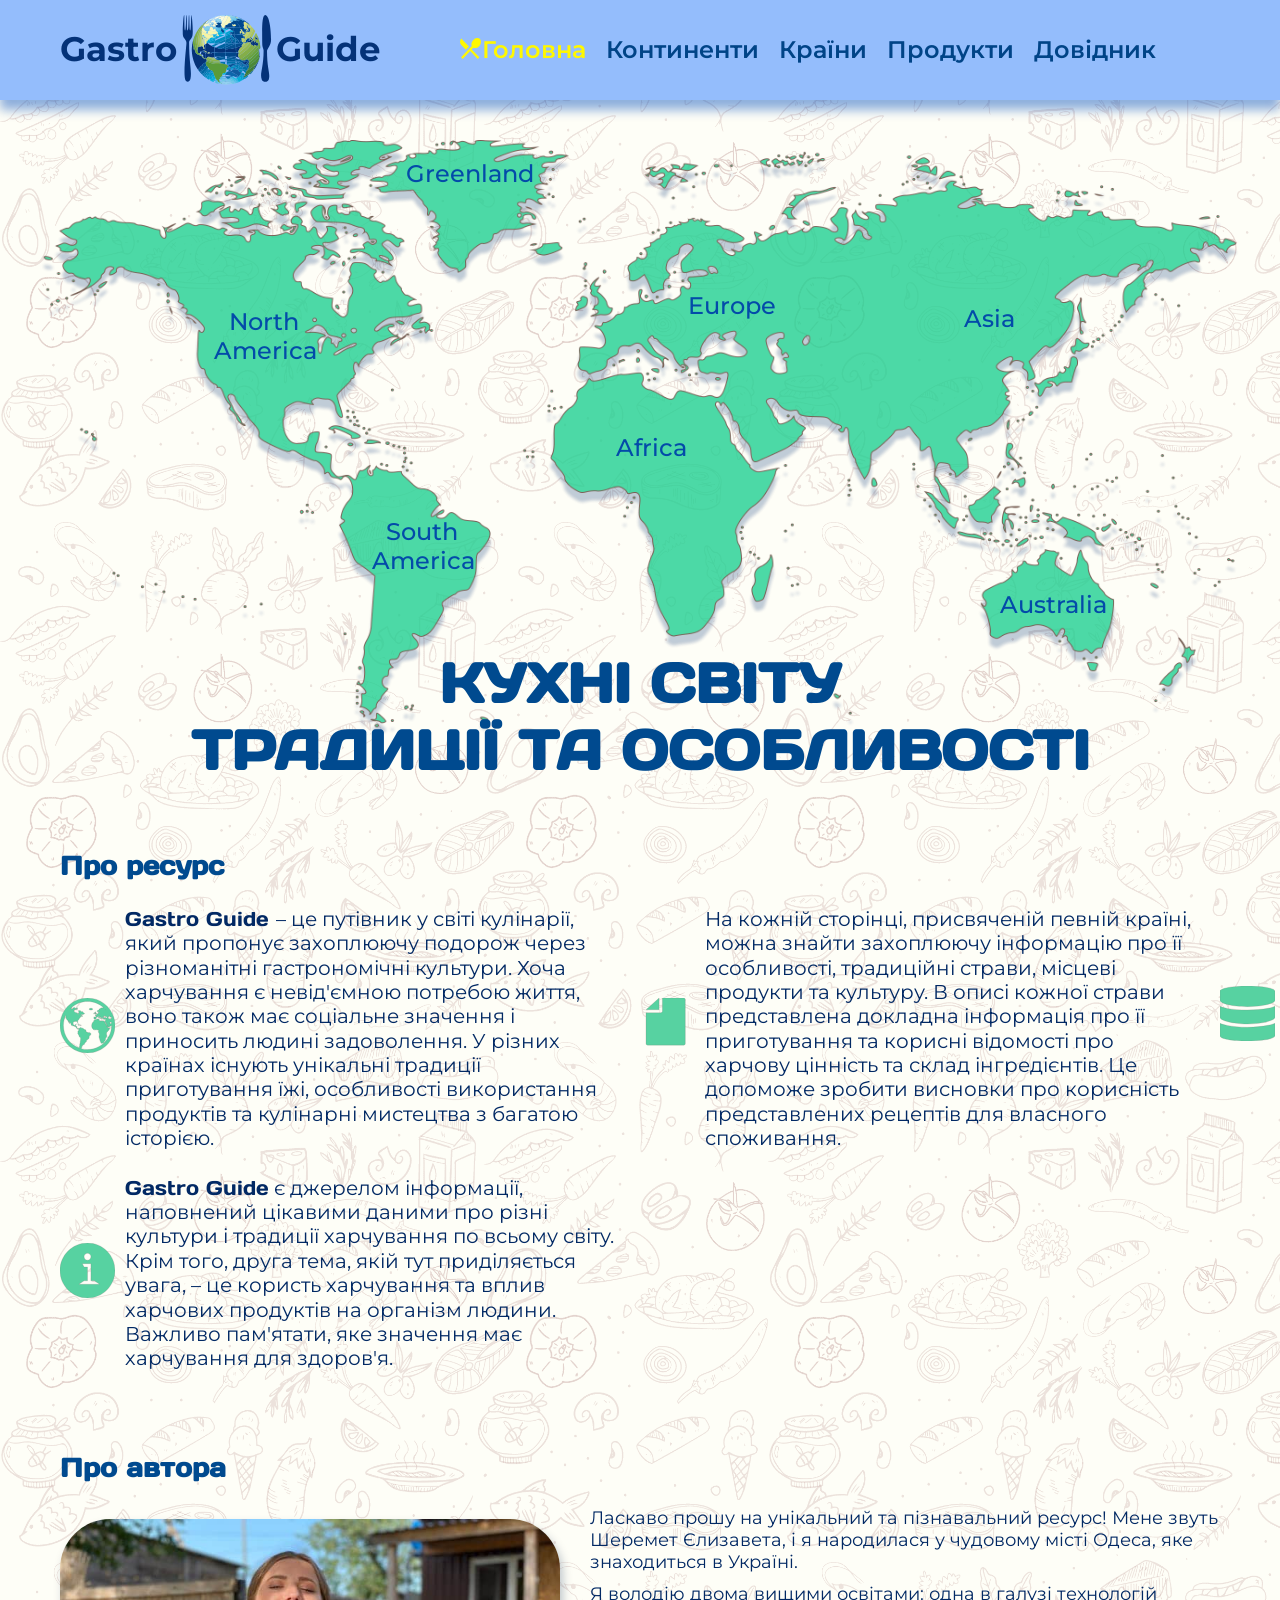
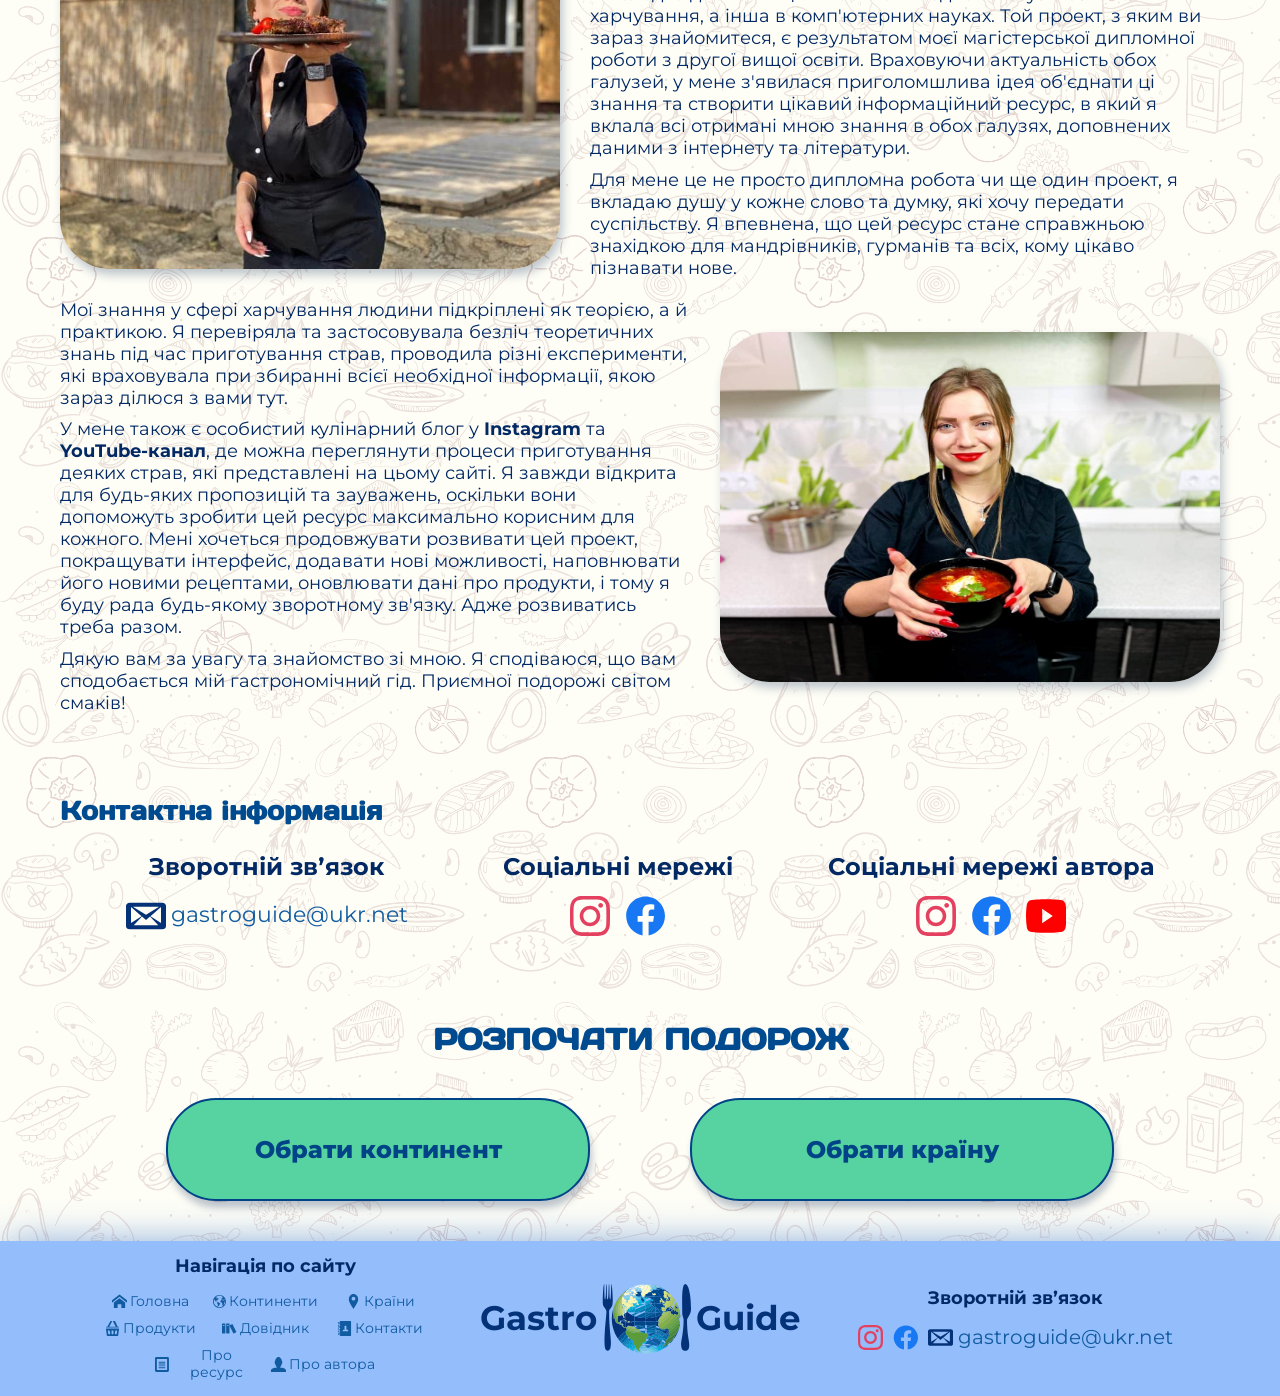
==== index.html @ 04798db6 "sa countries" ====
<!doctype html><html lang="uk"><head><meta charset="UTF-8"><meta http-equiv="X-UA-Compatible" content="IE=edge"><meta name="viewport" content="width=device-width,initial-scale=1"><link rel="preconnect" href="https://fonts.googleapis.com"><link rel="preconnect" href="https://fonts.gstatic.com" crossorigin><link href="https://fonts.googleapis.com/css2?family=Montserrat:wght@400;500;600;700;800;900&display=swap" rel="stylesheet"><link rel="icon" href="assets/favicon.png" type="image/png"><link rel="icon" href="assets/favicon.svg" type="image/svg"><title>Гастрономічний гід головна сторінка</title><script defer="defer" src="index.68e06a62637b8a1f1484.js"></script><link href="main.932022d90a944de6115b.css" rel="stylesheet"></head><body><header class="header"><div class="bg__container"><div class="container header__container"><nav class="header__nav"><a class="header__nav--link-logo" href="index.html"><span>Gastro</span> <svg class="header__nav--link-logo-icon"><use href="assets/symbol-defs.svg#icon-logo"></use></svg> <span>Guide</span></a><ul class="nav__list"><li class="nav__list--item"><a href="./index.html" class="nav__list--link current">Головна</a></li><li class="nav__list--item"><a href="./pages/continents.html" class="nav__list--link">Континенти</a></li><li class="nav__list--item"><a href="./pages/countries.html" class="nav__list--link">Країни</a></li><li class="nav__list--item"><a href="./pages/products.html" class="nav__list--link">Продукти</a></li><li class="nav__list--item"><a href="./pages/manual.html" class="nav__list--link">Довідник</a></li></ul><button class="header__nav--button-menu js-open-btn"><svg class="header__nav--button-menu-icon"><use href="assets/symbol-defs.svg#icon-mobile-menu"></use></svg></button></nav></div></div><div class="mobile-menu js-mobile-menu"><div class="container mobile-menu__container"><button class="mobile-menu__btn-close js-close-btn"><svg class="mobile-menu__btn-close--icon"><use href="assets/symbol-defs.svg#icon-cancel"></use></svg></button><div><ul class="mobile-menu__nav--list"><li class="mobile-menu__nav--list-item"><a href="./index.html" class="mobile-menu__nav--list-link current">Головна</a></li><li class="mobile-menu__nav--list-item"><a href="./pages/continents.html" class="mobile-menu__nav--list-link">Континенти</a></li><li class="mobile-menu__nav--list-item"><a href="./pages/countries.html" class="mobile-menu__nav--list-link">Країни</a></li><li class="mobile-menu__nav--list-item"><a href="./pages/products.html" class="mobile-menu__nav--list-link">Продукти</a></li><li class="mobile-menu__nav--list-item"><a href="./pages/manual.html" class="mobile-menu__nav--list-link">Довідник</a></li></ul><ul class="mobile-menu__nav--list"><li class="mobile-menu__nav--list-item"><a href="./index.html#recource" class="mobile-menu__nav--list-link js-link">Про ресурс</a></li><li class="mobile-menu__nav--list-item"><a href="./index.html#author" class="mobile-menu__nav--list-link js-link">Про атвора</a></li><li class="mobile-menu__nav--list-item"><a href="./index.html#contacts" class="mobile-menu__nav--list-link js-link">Контакти</a></li></ul><h3 class="mobile-menu--contacts-title">Зворотній звʼязок</h3><ul class="mobile-menu__contacts--list"><li class="mobile-menu__contacts--item-mail"><svg class="mobile-menu__contacts--icon"><use href="assets/symbol-defs.svg#icon-mail"></use></svg> <a class="mobile-menu__contacts--link-mail" href="mailto:gastroguide@ukr.net">gastroguide@ukr.net</a></li><div class="mobile-menu__contacts--container"><li class="mobile-menu__contacts--item"><a class="mobile-menu__contacts--link-social" href="https://instagram.com/_gastroguide?igshid=NTc4MTIwNjQ2YQ=="><svg class="mobile-menu__contacts--icon-social mobile-menu__contacts--icon"><use href="assets/symbol-defs.svg#icon-insta"></use></svg></a></li><li class="mobile-menu__contacts--item"><a class="mobile-menu__contacts--link-social" href="#"><svg class="mobile-menu__contacts--icon-social mobile-menu__contacts--icon"><use href="assets/symbol-defs.svg#icon-fb"></use></svg></a></li></div></ul></div></div></div></header><main><section class="section hero"><div class="container hero__container"><a class="hero__link hero__link--greenland" href="./pages/continents/north-america.html">Greenland</a> <a class="hero__link hero__link--na" href="./pages/continents/north-america.html">North<br>America</a> <a class="hero__link hero__link--sa" href="./pages/continents/south-america.html">South<br>America</a> <a class="hero__link hero__link--africa" href="./pages/continents/africa.html">Africa</a> <a class="hero__link hero__link--europe" href="./pages/continents/europe.html">Europe</a> <a class="hero__link hero__link--asia" href="./pages/continents/asia.html">Asia</a> <a class="hero__link hero__link--au" href="./pages/continents/australia.html">Australia</a><h1 class="hero__title">КУХНІ СВІТУ<br>ТРАДИЦІЇ ТА ОСОБЛИВОСТІ</h1></div></section><section class="section about" id="recource"><div class="container about__container"><h2 class="about__title section__title">Про ресурс</h2><ul class="about__list"><li class="about__list--item"><div><svg class="about__list--icon"><use href="assets/symbol-defs.svg#icon-planet"></use></svg></div><p class="about__list--text"><span class="about__list--text-bold">Gastro Guide </span>– це путівник у світі кулінарії, який пропонує захоплюючу подорож через різноманітні гастрономічні культури. Хоча харчування є невід'ємною потребою життя, воно також має соціальне значення і приносить людині задоволення. У різних країнах існують унікальні традиції приготування їжі, особливості використання продуктів та кулінарні мистецтва з багатою історією.</p></li><li class="about__list--item"><div><svg class="about__list--icon"><use href="assets/symbol-defs.svg#icon-info"></use></svg></div><p class="about__list--text"><span class="about__list--text-bold">Gastro Guide</span> є джерелом інформації, наповнений цікавими даними про різні культури і традиції харчування по всьому світу. Крім того, друга тема, якій тут приділяється увага, – це користь харчування та вплив харчових продуктів на організм людини. Важливо пам'ятати, яке значення має харчування для здоров'я.</p></li><li class="about__list--item"><div><svg class="about__list--icon"><use href="assets/symbol-defs.svg#icon-pages"></use></svg></div><p class="about__list--text">На кожній сторінці, присвяченій певній країні, можна знайти захоплюючу інформацію про її особливості, традиційні страви, місцеві продукти та культуру. В описі кожної страви представлена докладна інформація про її приготування та корисні відомості про харчову цінність та склад інгредієнтів. Це допоможе зробити висновки про корисність представлених рецептів для власного споживання.</p></li><li class="about__list--item"><div><svg class="about__list--icon"><use href="assets/symbol-defs.svg#icon-data"></use></svg></div><p class="about__list--text">Додатково, на решті сторінок гастрономічного гіда представлена цінна інформація про макро- і мікроелементи, що містяться в продуктах, а також доступний повний хімічний склад деяких з найпопулярніших продуктів харчування. Важливо, що ці дані регулярно оновлюватимуться і доповнюватимуть у майбутньому.</p></li></ul></div></section><section class="section author"><div class="container author__container"><h2 class="section__title" id="author">Про автора</h2><ul class="author__list"><li class="authot__list-item"><p class="author__text">Ласкаво прошу на унікальний та пізнавальний ресурс! Мене звуть Шеремет Єлизавета, і я народилася у чудовому місті Одеса, яке знаходиться в Україні. <span class="author__text--paragraph">Я володію двома вищими освітами: одна в галузі технологій харчування, а інша в комп'ютерних науках. Той проект, з яким ви зараз знайомитеся, є результатом моєї магістерської дипломної роботи з другої вищої освіти. Враховуючи актуальність обох галузей, у мене з'явилася приголомшлива ідея об'єднати ці знання та створити цікавий інформаційний ресурс, в який я вклала всі отримані мною знання в обох галузях, доповнених даними з інтернету та літератури.</span> <span class="author__text--paragraph">Для мене це не просто дипломна робота чи ще один проект, я вкладаю душу у кожне слово та думку, які хочу передати суспільству. Я впевнена, що цей ресурс стане справжньою знахідкою для мандрівників, гурманів та всіх, кому цікаво пізнавати нове.</span></p><picture><source srcset="assets/author1-tablet.jpg" type="image/jpeg" media="(min-width:768px)"/><source srcset="assets/author1.jpg" type="image/jpeg" media="(max-width:767px)"/><img src="assets/author1.jpg" alt="Шеремет Єлизавета - автор сайту гастро гід" class="author__image"></picture></li><li class="authot__list-item"><p class="author__text">Мої знання у сфері харчування людини підкріплені як теорією, а й практикою. Я перевіряла та застосовувала безліч теоретичних знань під час приготування страв, проводила різні експерименти, які враховувала при збиранні всієї необхідної інформації, якою зараз ділюся з вами тут. <span class="author__text--paragraph">У мене також є особистий кулінарний блог у <a class="author__text--social-link" href="https://instagram.com/liza_gotovit?igshid=NTc4MTIwNjQ2YQ==" target="_blank">Instagram</a> та <a class="author__text--social-link" href="https://www.youtube.com/@user-oq6eh1kn3u" target="_blank">YouTube-канал</a>, де можна переглянути процеси приготування деяких страв, які представлені на цьому сайті. Я завжди відкрита для будь-яких пропозицій та зауважень, оскільки вони допоможуть зробити цей ресурс максимально корисним для кожного. Мені хочеться продовжувати розвивати цей проект, покращувати інтерфейс, додавати нові можливості, наповнювати його новими рецептами, оновлювати дані про продукти, і тому я буду рада будь-якому зворотному зв'язку. Адже розвиватись треба разом.</span> <span class="author__text--paragraph">Дякую вам за увагу та знайомство зі мною. Я сподіваюся, що вам сподобається мій гастрономічний гід. Приємної подорожі світом смаків!</span></p><picture><source srcset="assets/author2-tablet.jpg" type="image/jpeg" media="(min-width:768px)"/><source srcset="assets/author2.jpg" type="image/jpeg" media="(max-width:767px)"/><img src="assets/author2.jpg" alt="Авторка сайту Gastro Guide - Єлизавета Шеремет" class="author__image"></picture></li></ul></div></section><section class="section contacts" id="contacts"><div class="container contacts__container"><h2 class="section__title">Контактна інформація</h2><ul class="contacts__list"><li class="contacts__list--item"><ul class="contacts-social__list"><li class="contacts-social__item"><h3 class="contacts-social__title">Соціальні мережі</h3><ul class="social-links__list"><li class="social-links__item"><a href="https://instagram.com/_gastroguide?igshid=NTc4MTIwNjQ2YQ==" class="social-links__link" target="_blank"><svg class="social-links__link--icon"><use href="assets/symbol-defs.svg#icon-insta"></use></svg></a></li><li class="social-links__item"><a href="" class="social-links__link" target="_blank"><svg class="social-links__link--icon"><use href="assets/symbol-defs.svg#icon-fb"></use></svg></a></li></ul></li><li class="contacts-social__item"><h3 class="contacts-social__title">Соціальні мережі автора</h3><ul class="social-links__list"><li class="social-links__item"><a href="https://instagram.com/liza_gotovit?igshid=NTc4MTIwNjQ2YQ==" class="social-links__link" target="_blank"><svg class="social-links__link--icon"><use href="assets/symbol-defs.svg#icon-insta"></use></svg></a></li><li class="social-links__item"><a href="https://www.facebook.com/elizabethsheremet" class="social-links__link" target="_blank"><svg class="social-links__link--icon"><use href="assets/symbol-defs.svg#icon-fb"></use></svg></a></li><li class="social-links__item"><a href="https://www.youtube.com/@user-oq6eh1kn3u" class="social-links__link" target="_blank"><svg class="social-links__link--icon"><use href="assets/symbol-defs.svg#icon-youtube"></use></svg></a></li></ul></li></ul></li><li class="contacts__list--item"><h3 class="contacts__title--mail">Зворотній звʼязок</h3><a class="contacts__link--mail" href="mailto:gastroguide@ukr.net"><svg class="contacts__link--mail-icon"><use href="assets/symbol-defs.svg#icon-mail"></use></svg> gastroguide@ukr.net</a></li></ul></div></section><section class="section travel"><div class="container travel__container"><h2 class="section__title travel__title">Розпочати подорож</h2><ul class="travel__list"><li class="travel__item"><a href="./pages/continents.html" class="travel__link">Обрати континент</a></li><li class="travel__item"><a href="./pages/countries.html" class="travel__link">Обрати країну</a></li></ul></div></section></main><footer class="footer"><div class="bg__container"><div class="container footer__container"><div class="footer__nav--container"><h3 class="section__title footer__title">Навігація по сайту</h3><ul class="footer__nav--list"><li class="footer__nav--item"><a href="./index.html" class="footer__nav--link"><svg class="footer__nav--link-icon"><use href="assets/symbol-defs.svg#icon-home"></use></svg>Головна</a></li><li class="footer__nav--item"><a href="./pages/continents.html" class="footer__nav--link"><svg class="footer__nav--link-icon"><use href="assets/symbol-defs.svg#icon-continents"></use></svg>Континенти</a></li><li class="footer__nav--item"><a href="./pages/countries.html" class="footer__nav--link"><svg class="footer__nav--link-icon"><use href="assets/symbol-defs.svg#icon-country"></use></svg>Країни</a></li><li class="footer__nav--item"><a href="./pages/products.html" class="footer__nav--link"><svg class="footer__nav--link-icon"><use href="assets/symbol-defs.svg#icon-products"></use></svg>Продукти</a></li><li class="footer__nav--item"><a href="./pages/manual.html" class="footer__nav--link"><svg class="footer__nav--link-icon"><use href="assets/symbol-defs.svg#icon-manual"></use></svg>Довідник</a></li><li class="footer__nav--item"><a href="./index.html#contacts" class="footer__nav--link"><svg class="footer__nav--link-icon"><use href="assets/symbol-defs.svg#icon-contacts"></use></svg>Контакти</a></li><li class="footer__nav--item"><a href="./index.html#recource" class="footer__nav--link"><svg class="footer__nav--link-icon"><use href="assets/symbol-defs.svg#icon-about"></use></svg>Про ресурс</a></li><li class="footer__nav--item"><a href="./index.html#author" class="footer__nav--link"><svg class="footer__nav--link-icon"><use href="assets/symbol-defs.svg#icon-author"></use></svg>Про автора</a></li></ul></div><div class="footer__contscts--style-box"><div class="footer__contacts--container"><h3 class="section__title footer__title">Зворотній звʼязок</h3><ul class="footer__contacts--list"><li><a href="https://instagram.com/_gastroguide?igshid=NTc4MTIwNjQ2YQ==" class="footer__contacts--link"><svg class="footer__contacts--link-icon" target="_blank"><use href="assets/symbol-defs.svg#icon-insta"></use></svg></a></li><li><a href="" class="footer__contacts--link"><svg class="footer__contacts--link-icon" target="_blank"><use href="assets/symbol-defs.svg#icon-fb"></use></svg></a></li><li><a href="mailto:gastroguide@ukr.net" class="footer__contacts--link" target="_blank"><svg class="footer__contacts--link-icon"><use href="assets/symbol-defs.svg#icon-mail"></use></svg>gastroguide@ukr.net</a></li></ul></div><a class="header__nav--link-logo footer__logo" href="index.html"><span>Gastro</span> <svg class="header__nav--link-logo-icon"><use href="assets/symbol-defs.svg#icon-logo"></use></svg> <span>Guide</span></a></div></div></div></footer></body></html>
---- main.932022d90a944de6115b.css ----
/*! normalize.css v8.0.1 | MIT License | github.com/necolas/normalize.css */

/* Document
   ========================================================================== */

/**
 * 1. Correct the line height in all browsers.
 * 2. Prevent adjustments of font size after orientation changes in iOS.
 */

html {
  line-height: 1.15; /* 1 */
  -webkit-text-size-adjust: 100%; /* 2 */
}

/* Sections
   ========================================================================== */

/**
 * Remove the margin in all browsers.
 */

body {
  margin: 0;
}

/**
 * Render the `main` element consistently in IE.
 */

main {
  display: block;
}

/**
 * Correct the font size and margin on `h1` elements within `section` and
 * `article` contexts in Chrome, Firefox, and Safari.
 */

h1 {
  font-size: 2em;
  margin: 0.67em 0;
}

/* Grouping content
   ========================================================================== */

/**
 * 1. Add the correct box sizing in Firefox.
 * 2. Show the overflow in Edge and IE.
 */

hr {
  box-sizing: content-box; /* 1 */
  height: 0; /* 1 */
  overflow: visible; /* 2 */
}

/**
 * 1. Correct the inheritance and scaling of font size in all browsers.
 * 2. Correct the odd `em` font sizing in all browsers.
 */

pre {
  font-family: monospace, monospace; /* 1 */
  font-size: 1em; /* 2 */
}

/* Text-level semantics
   ========================================================================== */

/**
 * Remove the gray background on active links in IE 10.
 */

a {
  background-color: transparent;
}

/**
 * 1. Remove the bottom border in Chrome 57-
 * 2. Add the correct text decoration in Chrome, Edge, IE, Opera, and Safari.
 */

abbr[title] {
  border-bottom: none; /* 1 */
  text-decoration: underline; /* 2 */
  text-decoration: underline dotted; /* 2 */
}

/**
 * Add the correct font weight in Chrome, Edge, and Safari.
 */

b,
strong {
  font-weight: bolder;
}

/**
 * 1. Correct the inheritance and scaling of font size in all browsers.
 * 2. Correct the odd `em` font sizing in all browsers.
 */

code,
kbd,
samp {
  font-family: monospace, monospace; /* 1 */
  font-size: 1em; /* 2 */
}

/**
 * Add the correct font size in all browsers.
 */

small {
  font-size: 80%;
}

/**
 * Prevent `sub` and `sup` elements from affecting the line height in
 * all browsers.
 */

sub,
sup {
  font-size: 75%;
  line-height: 0;
  position: relative;
  vertical-align: baseline;
}

sub {
  bottom: -0.25em;
}

sup {
  top: -0.5em;
}

/* Embedded content
   ========================================================================== */

/**
 * Remove the border on images inside links in IE 10.
 */

img {
  border-style: none;
}

/* Forms
   ========================================================================== */

/**
 * 1. Change the font styles in all browsers.
 * 2. Remove the margin in Firefox and Safari.
 */

button,
input,
optgroup,
select,
textarea {
  font-family: inherit; /* 1 */
  font-size: 100%; /* 1 */
  line-height: 1.15; /* 1 */
  margin: 0; /* 2 */
}

/**
 * Show the overflow in IE.
 * 1. Show the overflow in Edge.
 */

button,
input { /* 1 */
  overflow: visible;
}

/**
 * Remove the inheritance of text transform in Edge, Firefox, and IE.
 * 1. Remove the inheritance of text transform in Firefox.
 */

button,
select { /* 1 */
  text-transform: none;
}

/**
 * Correct the inability to style clickable types in iOS and Safari.
 */

button,
[type="button"],
[type="reset"],
[type="submit"] {
  -webkit-appearance: button;
}

/**
 * Remove the inner border and padding in Firefox.
 */

button::-moz-focus-inner,
[type="button"]::-moz-focus-inner,
[type="reset"]::-moz-focus-inner,
[type="submit"]::-moz-focus-inner {
  border-style: none;
  padding: 0;
}

/**
 * Restore the focus styles unset by the previous rule.
 */

button:-moz-focusring,
[type="button"]:-moz-focusring,
[type="reset"]:-moz-focusring,
[type="submit"]:-moz-focusring {
  outline: 1px dotted ButtonText;
}

/**
 * Correct the padding in Firefox.
 */

fieldset {
  padding: 0.35em 0.75em 0.625em;
}

/**
 * 1. Correct the text wrapping in Edge and IE.
 * 2. Correct the color inheritance from `fieldset` elements in IE.
 * 3. Remove the padding so developers are not caught out when they zero out
 *    `fieldset` elements in all browsers.
 */

legend {
  box-sizing: border-box; /* 1 */
  color: inherit; /* 2 */
  display: table; /* 1 */
  max-width: 100%; /* 1 */
  padding: 0; /* 3 */
  white-space: normal; /* 1 */
}

/**
 * Add the correct vertical alignment in Chrome, Firefox, and Opera.
 */

progress {
  vertical-align: baseline;
}

/**
 * Remove the default vertical scrollbar in IE 10+.
 */

textarea {
  overflow: auto;
}

/**
 * 1. Add the correct box sizing in IE 10.
 * 2. Remove the padding in IE 10.
 */

[type="checkbox"],
[type="radio"] {
  box-sizing: border-box; /* 1 */
  padding: 0; /* 2 */
}

/**
 * Correct the cursor style of increment and decrement buttons in Chrome.
 */

[type="number"]::-webkit-inner-spin-button,
[type="number"]::-webkit-outer-spin-button {
  height: auto;
}

/**
 * 1. Correct the odd appearance in Chrome and Safari.
 * 2. Correct the outline style in Safari.
 */

[type="search"] {
  -webkit-appearance: textfield; /* 1 */
  outline-offset: -2px; /* 2 */
}

/**
 * Remove the inner padding in Chrome and Safari on macOS.
 */

[type="search"]::-webkit-search-decoration {
  -webkit-appearance: none;
}

/**
 * 1. Correct the inability to style clickable types in iOS and Safari.
 * 2. Change font properties to `inherit` in Safari.
 */

::-webkit-file-upload-button {
  -webkit-appearance: button; /* 1 */
  font: inherit; /* 2 */
}

/* Interactive
   ========================================================================== */

/*
 * Add the correct display in Edge, IE 10+, and Firefox.
 */

details {
  display: block;
}

/*
 * Add the correct display in all browsers.
 */

summary {
  display: list-item;
}

/* Misc
   ========================================================================== */

/**
 * Add the correct display in IE 10+.
 */

template {
  display: none;
}

/**
 * Add the correct display in IE 10.
 */

[hidden] {
  display: none;
}

:root{--color-primary-text: #022964;--color-links-header: #004487;--color-home-title: #004A8F;--color-primary-titles: #043278;--color-titles-section: #004A8F;--color-hover-text: #FFF801;--color-hover-current-link: #F03C03;--color-icons-buttons-home: #57D2A1;--color-text-footer-mail: #115BA0;--color-icons: rgba(4, 50, 120, 1);--color-world-map: rgba(31, 208, 146, 0.80);--color-hero-links: #034ba9;--color-shadow: rgba(3, 33, 77, 0.25);--color-bg-countries: rgba(3, 33, 77, 0.5);--color-border-btn: #00A7F6;--color-background-btn: rgba(0, 167, 246, 0.85);--background-color-primary: rgba(245, 242, 142, 0.07);--background-color-header-footer: rgba(18, 110, 249, 0.45);--background-color-mob-menu: rgba(18, 111, 250, 0.25);--box-shadow-color-header-footer: rgba(6, 78, 187, 0.45);--font-family-primary: "Montserrat", sans-serif;--font-family-titles: "DaysOne", sans-serif}body{font-family:"Montserrat", sans-serif;font-family:var(--font-family-primary);color:#022964;color:var(--color-primary-text);font-size:16px;font-weight:400;line-height:1.22;background-image:url(assets/food-fon.png);background-color:rgba(245, 242, 142, 0.07);background-color:var(--background-color-primary);background-size:375px 290px}a{-webkit-text-decoration:none;text-decoration:none}button{border:0;background-color:rgba(0,0,0,0);padding:0;margin:0}ul{margin:0;padding:0;list-style:none}h1,h2,h3,h4,h5,h6,p{margin:0}img{display:block}.section__title{font-family:"DaysOne", sans-serif;font-family:var(--font-family-titles);font-size:18px;color:#004A8F;color:var(--color-titles-section);margin-bottom:15px}.section{width:100%;margin:0 auto;padding:20px 0px}.container{padding:0px 10px;margin:0 auto}@media screen and (min-width: 480px){body{background-size:480px 370px}.section{width:480px}}@media screen and (min-width: 768px){body{background-size:768px 520px;font-size:17px}.section__title{font-size:24px;margin-bottom:20px}.section{width:768px;padding:30px 0px}.container{width:738px;padding:0px 15px}}@media screen and (min-width: 1000px){.section{width:1000px;padding:35px 0px}.section__title{font-size:26px;margin-bottom:25px}.container{width:960px;padding:0px 20px}}@media screen and (min-width: 1200px){body{font-size:20px}.section{width:1200px;padding:40px 0px}.container{width:1160px}}@media screen and (min-width: 1440px){body{font-size:22px}.section{width:1440px;padding:50px 0px}.section__title{font-size:30px;margin-bottom:30px}.container{width:1390px;padding:0px 25px}}@font-face{font-family:"DaysOne";src:url(fonts/DaysOne-Regular.woff)}@font-face{font-family:"Montserrat";src:url(fonts/Montserrat-Regular.ttf),url(fonts/Montserrat-Bold.ttf),url(fonts/Montserrat-SemiBold.ttf),url(fonts/Montserrat-Medium.ttf),url(fonts/Montserrat-ExtraBold.ttf),url(fonts/Montserrat-Black.ttf)}.header{background-color:#fff;width:100%;box-shadow:0px 10px 10px 0px rgba(6, 78, 187, 0.45);box-shadow:0px 10px 10px 0px var(--box-shadow-color-header-footer)}.nav__list{display:none}.bg__container{width:100%;padding:15px 0px;background-color:rgba(18, 110, 249, 0.45);background-color:var(--background-color-header-footer)}.header__nav{display:flex;justify-content:space-between;align-items:center}.header__nav--link-logo{display:flex;align-items:center;width:230px;color:#043278;color:var(--color-primary-titles);font-size:24px;font-weight:700}.header__nav--link-logo-icon{width:75px;height:50px}.header__nav--button-menu{width:55px;height:45px}.header__nav--button-menu-icon{width:55px;height:45px}.mobile-menu__container{display:flex;flex-direction:row-reverse;justify-content:space-between;align-items:flex-start;max-width:768px;height:100%;padding-left:20px;padding-right:20px;background-color:rgba(18, 111, 250, 0.25);background-color:var(--background-color-mob-menu)}.mobile-menu__btn-close{width:40px;height:25px;margin-top:15px;color:rgba(4, 50, 120, 1);color:var(--color-icons)}.mobile-menu__btn-close:hover,.mobile-menu__btn-close:focus{color:#FFF801;color:var(--color-hover-text);transition:color 250ms cubic-bezier(0.4, 0, 0.2, 1)}.mobile-menu__btn-close--icon{width:45px;height:25px;fill:currentColor}.mobile-menu__nav--list{display:flex;flex-direction:column;gap:12px;margin-top:50px;font-size:22px;font-weight:600}.mobile-menu__nav--list-link{color:#004487;color:var(--color-links-header)}.mobile-menu__nav--list-link:hover,.mobile-menu__nav--list-link:focus{color:#FFF801;color:var(--color-hover-text)}.mobile-menu--contacts-title{margin-top:50px;margin-bottom:15px;color:#043278;color:var(--color-primary-titles)}.mobile-menu__contacts--list{display:flex;flex-direction:column;gap:10px;align-items:flex-start}.mobile-menu__contacts--icon{height:30px;width:30px}.mobile-menu__contacts--container{display:flex;justify-content:center;align-items:center;gap:15px}.mobile-menu__contacts--item-mail{display:flex;justify-content:center;align-items:center;gap:5px}.mobile-menu__contacts--link-mail{color:#115BA0;color:var(--color-text-footer-mail)}.mobile-menu__contacts--link-social{display:block;width:30px;height:30px;display:flex;justify-content:center;align-items:center}.mobile-menu__nav--list-item{position:relative}.mobile-menu{overflow-y:scroll;position:fixed;top:0;left:0;z-index:100;width:100%;height:100%;background-color:#fff;opacity:0;visibility:hidden;pointer-events:none;transition:opacity 250ms cubic-bezier(0.4, 0, 0.2, 1), visibility 250ms cubic-bezier(0.4, 0, 0.2, 1)}.mobile-menu.is-open{opacity:1;visibility:visible;pointer-events:auto}@media screen and (min-width: 768px){.header__nav--link-logo{width:280px;font-size:32px}.header__nav--link-logo-icon{width:95px;height:60px}.header__nav--button-menu{width:80px;height:60px}.header__nav--button-menu-icon{width:80px;height:60px}}@media screen and (min-width: 1000px){.mobile-menu{display:none}.header__nav--button-menu{display:none}.header__nav{justify-content:start;gap:60px}.nav__list{display:flex;justify-content:center;align-items:center;gap:15px;font-size:20px;font-weight:600}.nav__list--link{color:#004487;color:var(--color-links-header);display:flex;justify-content:center;align-items:center}.nav__list--link:hover,.nav__list--link:focus{color:#FFF801;color:var(--color-hover-text);transition:color 250ms cubic-bezier(0.4, 0, 0.2, 1)}.nav__list--item{position:relative}}@media screen and (min-width: 1200px){.header__nav{gap:80px}.nav__list{gap:20px;font-size:24px}.header__nav--link-logo{width:320px;font-size:34px}.header__nav--link-logo-icon{width:105px;height:70px}}@media screen and (min-width: 1440px){.header__nav{gap:90px}.nav__list{gap:25px;font-size:28px}.header__nav--link-logo{width:360px;font-size:36px}.header__nav--link-logo-icon{width:135px;height:85px}}.hero__container{position:relative;height:250px;padding-top:0;background-image:url(assets/map-mob.png);background-repeat:no-repeat;background-size:100% 230px}.hero__title{font-family:"DaysOne", sans-serif;font-family:var(--font-family-titles);font-size:22px;text-align:center;text-transform:uppercase;color:#004A8F;color:var(--color-home-title);padding-top:200px}.hero__link{position:absolute;top:0;left:0;display:block;text-align:center;max-width:50px;font-size:8px;font-weight:500;color:#034ba9;color:var(--color-hero-links)}.hero__link:hover,.hero__link:focus{color:#FFF801;color:var(--color-hover-text);transition:color 250ms cubic-bezier(0.4, 0, 0.2, 1)}.hero__link--greenland{top:3.3%;left:29.5%}.hero__link--na{top:24%;left:14%}.hero__link--sa{top:54.3%;left:27.1%}.hero__link--africa{top:42.5%;left:48%}.hero__link--europe{top:21%;left:55%}.hero__link--asia{top:23%;left:78%}.hero__link--au{top:65.7%;left:78.2%}@media screen and (min-width: 410px){.hero__link{font-size:10px}}@media screen and (min-width: 768px){.hero__container{height:415px;background-image:url(assets/world-map-tablet.png);background-size:100% 390px}.hero__title{font-size:38px;padding-top:330px}.hero__link{font-size:16px;max-width:70px}.hero__link--greenland{top:3.4%;left:30%}.hero__link--na{top:25%;left:14%}.hero__link--sa{top:58%;left:27.7%}.hero__link--africa{top:44.2%;left:48%}.hero__link--europe{top:22.1%;left:55.5%}.hero__link--asia{top:26%;left:77%}.hero__link--au{top:68.8%;left:79.3%}}@media screen and (min-width: 1000px){.hero__container{height:560px;background-size:100% 530px}.hero__title{font-size:50px;padding-top:450px}.hero__link{font-size:22px;max-width:90px}.hero__link--greenland{top:3%}.hero__link--na{top:25.3%}.hero__link--sa{top:58.3%;left:27.2%}.hero__link--africa{top:46%}.hero__link--europe{top:22%;left:55%}.hero__link--asia{top:26%}.hero__link--au{top:69.5%}}@media screen and (min-width: 1200px){.hero__container{height:630px;background-image:url(assets/world-map-desktop.png);background-size:100% 600px}.hero__title{font-size:55px;padding-top:510px}.hero__link{font-size:24px;max-width:100px}.hero__link--greenland{top:3%;left:30.5%}.hero__link--na{top:26.5%;left:14.5%}.hero__link--sa{top:59.8%;left:27.7%}.hero__link--africa{top:46.5%}.hero__link--europe{top:24%;left:54%}.hero__link--asia{top:26%}.hero__link--au{top:71.5%;left:80%}}@media screen and (min-width: 1440px){.hero__container{height:730px;background-size:100% 680px}.hero__title{font-size:72px;padding-top:570px}.hero__link{font-size:26px;max-width:110px}.hero__link--greenland{top:3%;left:31%}.hero__link--na{top:26%}.hero__link--sa{top:58.5%;left:28%}.hero__link--africa{top:45%}.hero__link--europe{top:23.5%}.hero__link--asia{top:25.5%;left:78.5%}.hero__link--au{top:69.5%;left:80%}}.hero-continets{padding:0}.hero-continents__container{position:relative;padding:0;height:290px;background-image:url(assets/hero-continents-mobile.jpg);background-repeat:no-repeat;background-size:100% 290px}.hero-continents__title{text-transform:uppercase;text-align:center;display:flex;justify-content:center;align-items:center;padding-top:115px;width:100%;height:50px;color:#FFF801;color:var(--color-hover-text);background-color:rgba(1,24,60,.15);font-size:24px}@media screen and (min-width: 768px){.hero-continents__container{width:100%;height:410px;background-image:url(assets/hero-continents-tablet.jpg);background-size:100% 410px}.hero-continents__title{height:80px;font-size:42px;padding-top:165px}}@media screen and (min-width: 1000px){.hero-continents__container{height:520px;background-size:100% 520px}.hero-continents__title{height:85px;font-size:50px;padding-top:235px}}@media screen and (min-width: 1200px){.hero-continents__container{width:100%;height:650px;background-image:url(assets/hero-continents-desktop.jpg);background-size:100% 650px}.hero-continents__title{height:100px;font-size:70px;padding-top:305px}}@media screen and (min-width: 1440px){.hero-continents__container{width:100%;height:770px;background-image:url(assets/hero-continents-desktop.jpg);background-size:100% 770px}.hero-continents__title{height:130px;font-size:85px;padding-top:360px}}.hero-sa{padding:0}.hero-sa__container{padding:0;height:290px;background-image:linear-gradient(to right, rgba(0, 21, 52, 0.3), rgba(0, 21, 52, 0.3)),url(assets/hero-sa-mob.jpg);background-repeat:no-repeat;background-size:100% 290px}.continent__title-right{padding-top:100px;color:rgba(255,247,0,.75);text-align:right;font-size:15px;margin-right:20px}.continent__title-right--uppercase{display:block;text-transform:uppercase;margin-top:10px;margin-right:23px;font-size:26px;color:#FFF801;color:var(--color-hover-text)}.features__text{margin-top:15px}.features__locations--list{display:flex;flex-direction:column;gap:15px;margin-top:15px}.features__location--image{width:100%;margin-top:10px}.features__locations--item{position:relative}.features__locations--text{padding-left:26px}.features__locations--text::after{content:"";position:absolute;top:3px;left:0;width:20px;height:40px;background-size:cover;background-image:url(assets/chilie-icon.svg)}@media screen and (min-width: 768px){.hero-sa__container{width:100%;height:450px;background-image:linear-gradient(to right, rgba(0, 21, 52, 0.3), rgba(0, 21, 52, 0.3)),url(assets/hero-sa-tablet.jpg);background-size:100% 450px}.continent__title-right{padding-top:155px;font-size:28px;margin-right:28px}.continent__title-right--uppercase{margin-top:20px;margin-right:23px;font-size:50px}.features__locations--item{display:flex;justify-content:space-between;line-height:1.1}.features__location--image{width:160px;height:171px;-o-object-fit:cover;object-fit:cover;margin-top:0}}@media screen and (min-width: 1000px){.hero-sa__container{height:570px;background-size:100% 570px}.continent__title-right{padding-top:200px;font-size:36px;margin-right:50px}.continent__title-right--uppercase{margin-top:25px;margin-right:35px;font-size:58px}.features__location--image{width:230px;height:150px}}@media screen and (min-width: 1200px){.hero-sa__container{height:750px;background-image:linear-gradient(to right, rgba(0, 21, 52, 0.3), rgba(0, 21, 52, 0.3)),url(assets/hero-sa-desktop.jpg);background-size:100% 750px}.continent__title-right{padding-top:255px;font-size:44px;margin-right:55px}.continent__title-right--uppercase{margin-top:30px;margin-right:45px;font-size:78px}.features__location--image{width:260px;height:170px}}@media screen and (min-width: 1440px){.hero-sa__container{height:770px;background-size:100% 770px}.continent__title-right{padding-top:265px;font-size:50px;margin-right:65px}.continent__title-right--uppercase{margin-top:30px;margin-right:55px;font-size:90px}}.about__list{display:flex;flex-direction:column;align-items:center;gap:15px;font-size:15px;color:#022964;color:var(--color-primary-text)}.about__list--item{display:flex;justify-content:space-between;align-items:center;gap:10px}.about__list--icon{fill:#57D2A1;fill:var(--color-icons-buttons-home);stroke-width:.15px;stroke:rgba(132,109,109,.8);width:40px;height:40px}.about__list--text-bold{font-family:"DaysOne", sans-serif;font-family:var(--font-family-titles)}@media screen and (min-width: 410px){.about__list{font-size:16px}}@media screen and (min-width: 768px){.about__list{height:470px;font-size:16px;flex-direction:column;flex-wrap:wrap;gap:20px}.about__list--item{width:355px}.about__list--icon{width:45px;height:45px}}@media screen and (min-width: 1000px){.about__list{height:460px;font-size:18px;gap:20px}.about__list--item{width:460px}.about__list--icon{width:50px;height:50px}}@media screen and (min-width: 1200px){.about__list{font-size:20px;gap:25px;height:465px}.about__list--item{width:555px}.about__list--icon{width:55px;height:55px}}@media screen and (min-width: 1440px){.about__list{font-size:22px;gap:30px}.about__list--item{width:665px}.about__list--icon{width:60px;height:60px}}.continents__list{display:flex;flex-direction:column;gap:25px}.continents__link{display:flex;justify-content:center;align-items:center}.continents__link--icon{width:270px;height:270px;filter:drop-shadow(0px 5px 5px rgba(3, 33, 77, 0.25));filter:drop-shadow(0px 5px 5px var(--color-shadow))}.continents__item{display:flex;flex-direction:column;justify-content:space-around;align-items:center;height:600px;margin-top:15px}.continents__item--title{font-weight:700}.continent__list{list-style:inside url(assets/point.svg);display:flex;align-items:center;flex-direction:column;gap:5px}.continent__item{margin-left:15px;width:100%}.continent__link--button{display:flex;justify-content:center;align-items:center;width:240px;height:47px;text-align:center;color:#FFF801;color:var(--color-hover-text);border-radius:25px;border:1px solid #00A7F6;border:1px solid var(--color-border-btn);background:rgba(0, 167, 246, 0.85);background:var(--color-background-btn);box-shadow:2px 5px 5px 0px rgba(3, 33, 77, 0.25);box-shadow:2px 5px 5px 0px var(--color-shadow);font-family:"DaysOne", sans-serif;font-family:var(--font-family-titles);font-size:18px;transition:color 250ms cubic-bezier(0.4, 0, 0.2, 1), background-color 250ms cubic-bezier(0.4, 0, 0.2, 1), border-color 250ms cubic-bezier(0.4, 0, 0.2, 1)}.continent__link--button:hover,.continent__link--button:focus{border-color:#FFF801;border-color:var(--color-hover-text);background-color:#FFF801;background-color:var(--color-hover-text);color:#00A7F6;color:var(--color-border-btn)}@media screen and (min-width: 768px){.continents__list{flex-direction:row;flex-wrap:wrap;justify-content:center;align-items:flex-start}.continents__item{width:355px;height:620px;align-items:center}.continent__item{margin-left:0px}}@media screen and (min-width: 1000px){.continents__item{width:425px;height:600px}}@media screen and (min-width: 1200px){.continents__item{width:365px;height:720px}.continent__link--button{width:280px;height:55px;font-size:20px}}@media screen and (min-width: 1440px){.continents__item{width:425px;height:760px}}.author__list{display:flex;flex-direction:column;gap:10px}.author__text--paragraph{display:block;margin-top:10px}.author__image{display:block;width:100%;margin-top:10px;border-radius:25px;box-shadow:3px 6px 10px 0px rgba(3, 33, 77, 0.25);box-shadow:3px 6px 10px 0px var(--color-shadow)}.author__text--social-link{font-weight:700;color:#022964;color:var(--color-primary-text)}.author__text--social-link:hover,.author__text--social-link:focus{color:#F03C03;color:var(--color-hover-current-link);transition:color 250ms cubic-bezier(0.4, 0, 0.2, 1)}@media screen and (min-width: 1000px){.author__text{font-size:16px;width:530px}.author__list{gap:20px}.authot__list-item{display:flex;justify-content:space-between;align-items:center}.authot__list-item:first-child{flex-direction:row-reverse}.author__image{width:420px;height:300px;margin:0}}@media screen and (min-width: 1200px){.author__text{font-size:18px;width:630px}.author__image{width:500px;height:350px;border-radius:50px}}@media screen and (min-width: 1440px){.author__text{font-size:22px;width:800px;line-height:1.13}.author__image{width:570px;height:380px;-o-object-fit:cover;object-fit:cover}}.contacts__list{display:flex;flex-direction:column;gap:15px}.contacts__link--mail{display:flex;justify-content:center;gap:5px;align-items:center;text-align:center;font-size:16px;margin-top:5px;color:#115BA0;color:var(--color-text-footer-mail)}.contacts__link--mail-icon,.social-links__link--icon{width:30px;height:30px}.contacts-social__title,.contacts__title--mail{text-align:center;font-size:16px}.social-links__list{display:flex;justify-content:center;gap:10px;margin-top:10px}.contacts-social__list{display:flex;justify-content:space-between}@media screen and (min-width: 768px){.contacts__list{margin-top:20px;flex-direction:row-reverse;justify-content:center;gap:25px}.contacts-social__list{justify-content:start;gap:25px}.contacts-social__title,.contacts__title--mail{font-size:18px}.contacts__link--mail{margin-top:15px;font-size:16px}}@media screen and (min-width: 1000px){.contacts__list{margin-top:25px;gap:65px}.contacts-social__list{gap:65px}.contacts-social__title,.contacts__title--mail{font-size:22px}.contacts__link--mail{font-size:20px}.contacts__link--mail-icon,.social-links__link--icon{width:40px;height:40px}.social-links__list,.contacts__link--mail{margin-top:15px}.social-links__list{gap:15px}}@media screen and (min-width: 1200px){.contacts__list{margin-top:25px;gap:95px}.contacts-social__list{gap:95px}.contacts-social__title,.contacts__title--mail{font-size:24px}.contacts__link--mail{font-size:22px}}@media screen and (min-width: 1440px){.contacts__list{margin-top:35px;gap:155px}.contacts-social__list{gap:155px}.contacts-social__title,.contacts__title--mail{font-size:28px}.contacts__link--mail{font-size:24px}}.travel__list{margin-top:20px;display:flex;justify-content:center;flex-direction:column;gap:15px;align-items:center}.travel__title{text-align:center;font-size:20px;text-transform:uppercase}.travel__link{display:block;width:250px;padding:20px;border:1px solid #004487;border:1px solid var(--color-links-header);color:#004487;color:var(--color-links-header);border-radius:30px;text-align:center;font-weight:800;font-size:18px;box-shadow:2px 7px 7px 0px rgba(3, 33, 77, 0.25);box-shadow:2px 7px 7px 0px var(--color-shadow);background-color:#57D2A1;background-color:var(--color-icons-buttons-home)}.travel__link:hover,.travel__link:focus{background-color:#004487;background-color:var(--color-links-header);color:#57D2A1;color:var(--color-icons-buttons-home);transition:color 250ms cubic-bezier(0.4, 0, 0.2, 1), background-color 250ms cubic-bezier(0.4, 0, 0.2, 1)}@media screen and (min-width: 768px){.travel__list{flex-direction:row;gap:40px;margin-top:25px}}@media screen and (min-width: 1000px){.travel__list{gap:80px;margin-top:30px}.travel__link{font-size:22px;width:270px;padding:25px;border-radius:40px;border:2px solid #004487;border:2px solid var(--color-links-header)}.travel__title{font-size:24px}}@media screen and (min-width: 1200px){.travel__list{gap:100px;margin-top:40px}.travel__link{font-size:24px;width:350px;padding:35px;border-radius:50px;border:2px solid #004487;border:2px solid var(--color-links-header)}.travel__title{font-size:30px}}@media screen and (min-width: 1440px){.travel__list{gap:140px;margin-top:45px}.travel__link{font-size:30px;width:390px;padding:45px;border-radius:60px;border:2px solid #004487;border:2px solid var(--color-links-header)}.travel__title{font-size:40px}}.footer{background-color:#fff;width:100%;box-shadow:4px 0px 35px 0px rgba(6, 78, 187, 0.45);box-shadow:4px 0px 35px 0px var(--box-shadow-color-header-footer)}.footer__container{display:flex;flex-direction:column;align-items:center;gap:25px}.footer__title{font-family:"Montserrat", sans-serif;font-family:var(--font-family-primary);font-size:18px;font-weight:700;text-align:center;color:#022964;color:var(--color-primary-text)}.footer__title{margin-bottom:15px}.footer__nav--list{display:flex;justify-content:center;flex-wrap:wrap;gap:10px;align-items:center}.footer__nav--link{display:flex;justify-content:center;align-items:center;gap:3px;width:105px;color:#115BA0;color:var(--color-text-footer-mail);font-size:14px;text-align:center;transition:color 250ms cubic-bezier(0.4, 0, 0.2, 1)}.footer__nav--link:hover,.footer__nav--link:focus{color:#FFF801;color:var(--color-hover-text)}.footer__nav--link-icon{width:15px;height:15px;fill:currentColor}.footer__contacts--link-icon{width:25px;height:25px}.footer__contacts--list{display:flex;align-items:center;justify-content:center;gap:10px}.footer__contacts--link{display:flex;justify-content:center;align-items:center;gap:5px;color:#115BA0;color:var(--color-text-footer-mail)}.footer__contscts--style-box{display:flex;flex-direction:column;align-items:center;justify-content:center;gap:25px}@media screen and (min-width: 768px){.footer__container{flex-direction:row;flex-wrap:wrap;justify-content:space-evenly;gap:25px}.footer__nav--container,.footer__contacts--container{width:350px}}@media screen and (min-width: 1200px){.footer__container{gap:15px;justify-content:center}.footer__nav--container,.footer__contacts--container{width:400px;display:flex;flex-direction:column;justify-content:center;align-items:center}.footer__contscts--style-box{flex-direction:row-reverse;align-items:center;gap:15px}.footer__nav--list{width:350px}}@media screen and (min-width: 1440px){.footer__container{gap:15px}.footer__nav--container,.footer__contacts--container{width:500px;display:flex;flex-direction:column;justify-content:center;align-items:center}.footer__nav--list{width:350px}.footer__title{margin-bottom:20px}}.current{color:#FFF801;color:var(--color-hover-text);padding-left:21px}.current::after{content:"";position:absolute;top:2px;left:0;width:20px;height:20px;background-size:cover;background-image:url(assets/icon-current.svg)}.current:hover,.current:focus{color:#F03C03;color:var(--color-hover-current-link);transition:color 250ms cubic-bezier(0.4, 0, 0.2, 1)}.current:hover::after,.current:focus::after{background-image:url(assets/current-hover-icon.svg);transition:background-image 250ms cubic-bezier(0.4, 0, 0.2, 1)}@media screen and (min-width: 1000px){.current{padding-left:21px}.current::after{content:"";position:absolute;top:1px;left:0;width:20px;height:20px}}@media screen and (min-width: 1200px){.current{padding-left:22px}.current::after{content:"";position:absolute;top:3px;left:0;width:21px;height:21px}}@media screen and (min-width: 1440px){.current{padding-left:26px}.current::after{content:"";position:absolute;top:3px;left:0;width:25px;height:25px}}
.jgoJ6iu8Yp8sWch343s_{display:flex;gap:45px}.VW89aB5Eh9CA06mdrZWX{position:relative;display:block}.iyvON0wHHGsNl5GSLX3W{width:433px;height:315px;-o-object-fit:cover;object-fit:cover;border-radius:35px;box-shadow:3px 3px 5px 0px var(--color-shadow)}.effnfq73VonPQ9h2BJFR{position:absolute;bottom:0;left:0;display:flex;justify-content:center;align-items:center;height:72px;width:100%;background-color:var(--color-bg-countries);border-bottom-left-radius:35px;border-bottom-right-radius:35px;color:#fff801;font-family:var(--font-family-titles);font-size:33px;text-transform:uppercase}
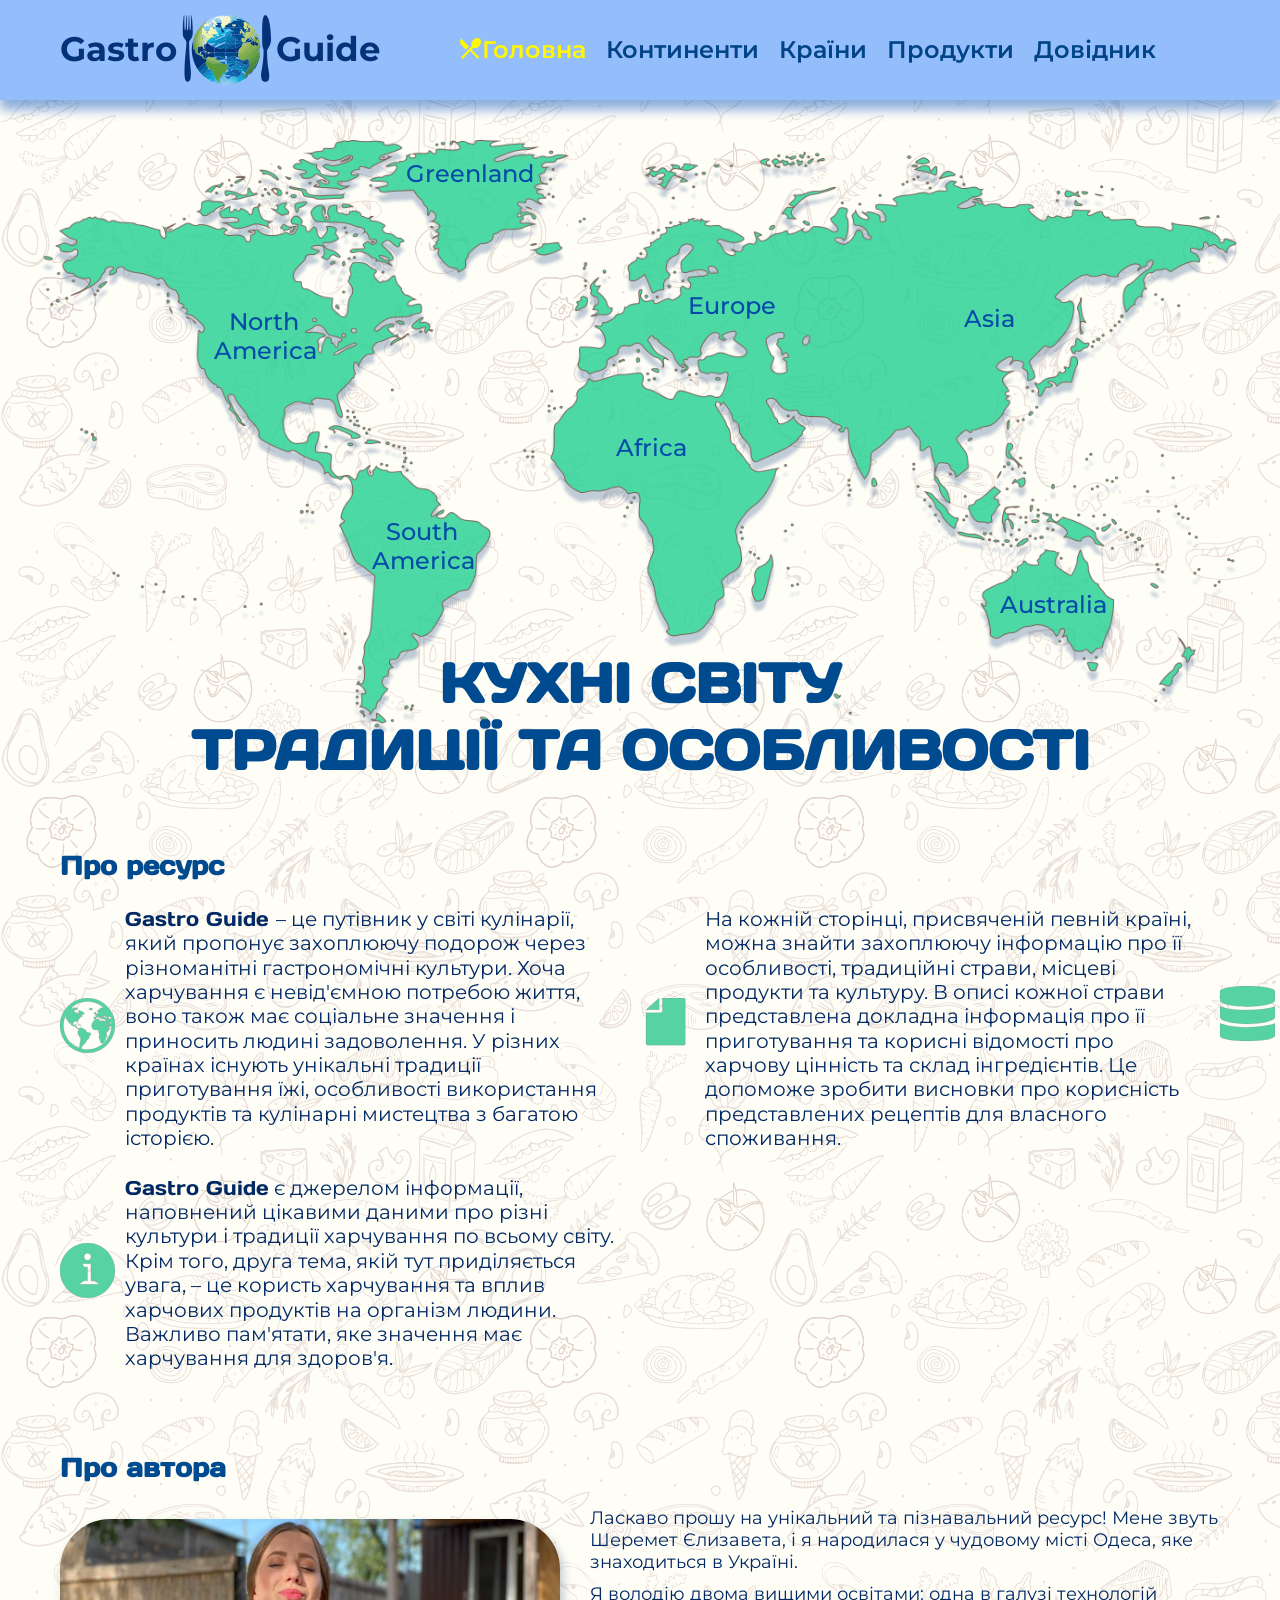
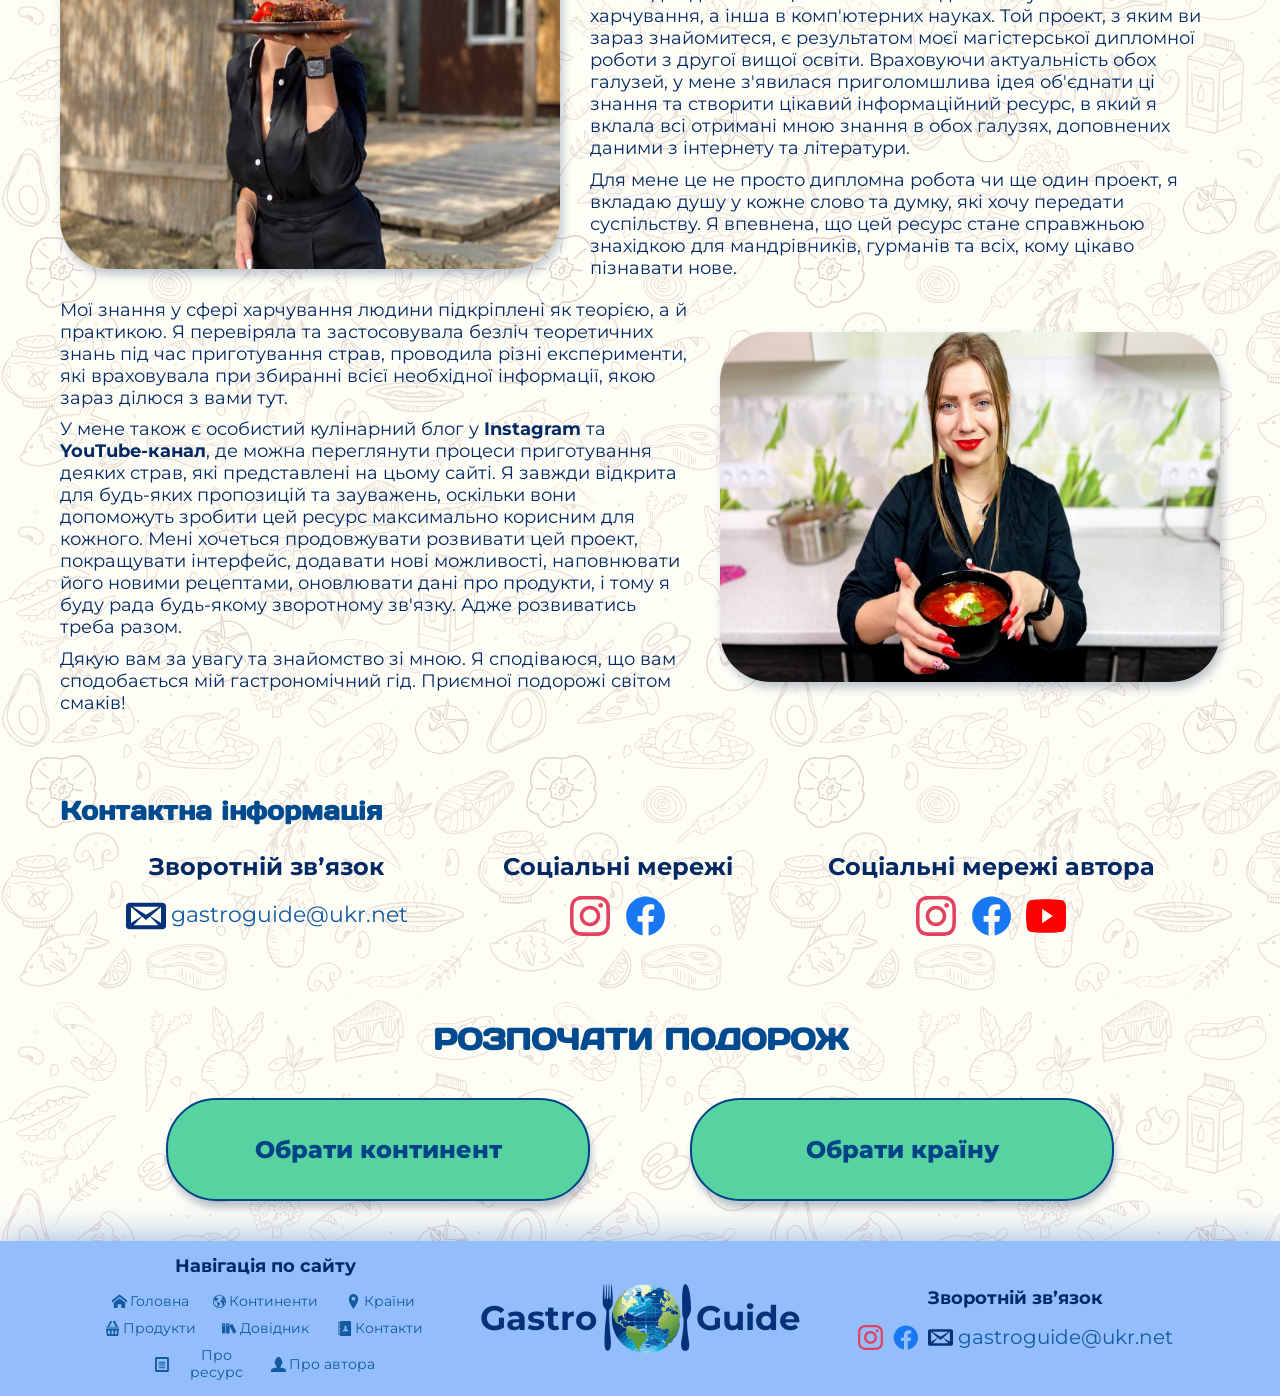
==== commit 76ea64a2: "fix" ====
--- a/index.html
+++ b/index.html
@@ -1 +1 @@
-<!doctype html><html lang="uk"><head><meta charset="UTF-8"><meta http-equiv="X-UA-Compatible" content="IE=edge"><meta name="viewport" content="width=device-width,initial-scale=1"><link rel="preconnect" href="https://fonts.googleapis.com"><link rel="preconnect" href="https://fonts.gstatic.com" crossorigin><link href="https://fonts.googleapis.com/css2?family=Montserrat:wght@400;500;600;700;800;900&display=swap" rel="stylesheet"><link rel="icon" href="assets/favicon.png" type="image/png"><link rel="icon" href="assets/favicon.svg" type="image/svg"><title>Гастрономічний гід головна сторінка</title><script defer="defer" src="index.68e06a62637b8a1f1484.js"></script><link href="main.932022d90a944de6115b.css" rel="stylesheet"></head><body><header class="header"><div class="bg__container"><div class="container header__container"><nav class="header__nav"><a class="header__nav--link-logo" href="index.html"><span>Gastro</span> <svg class="header__nav--link-logo-icon"><use href="assets/symbol-defs.svg#icon-logo"></use></svg> <span>Guide</span></a><ul class="nav__list"><li class="nav__list--item"><a href="./index.html" class="nav__list--link current">Головна</a></li><li class="nav__list--item"><a href="./pages/continents.html" class="nav__list--link">Континенти</a></li><li class="nav__list--item"><a href="./pages/countries.html" class="nav__list--link">Країни</a></li><li class="nav__list--item"><a href="./pages/products.html" class="nav__list--link">Продукти</a></li><li class="nav__list--item"><a href="./pages/manual.html" class="nav__list--link">Довідник</a></li></ul><button class="header__nav--button-menu js-open-btn"><svg class="header__nav--button-menu-icon"><use href="assets/symbol-defs.svg#icon-mobile-menu"></use></svg></button></nav></div></div><div class="mobile-menu js-mobile-menu"><div class="container mobile-menu__container"><button class="mobile-menu__btn-close js-close-btn"><svg class="mobile-menu__btn-close--icon"><use href="assets/symbol-defs.svg#icon-cancel"></use></svg></button><div><ul class="mobile-menu__nav--list"><li class="mobile-menu__nav--list-item"><a href="./index.html" class="mobile-menu__nav--list-link current">Головна</a></li><li class="mobile-menu__nav--list-item"><a href="./pages/continents.html" class="mobile-menu__nav--list-link">Континенти</a></li><li class="mobile-menu__nav--list-item"><a href="./pages/countries.html" class="mobile-menu__nav--list-link">Країни</a></li><li class="mobile-menu__nav--list-item"><a href="./pages/products.html" class="mobile-menu__nav--list-link">Продукти</a></li><li class="mobile-menu__nav--list-item"><a href="./pages/manual.html" class="mobile-menu__nav--list-link">Довідник</a></li></ul><ul class="mobile-menu__nav--list"><li class="mobile-menu__nav--list-item"><a href="./index.html#recource" class="mobile-menu__nav--list-link js-link">Про ресурс</a></li><li class="mobile-menu__nav--list-item"><a href="./index.html#author" class="mobile-menu__nav--list-link js-link">Про атвора</a></li><li class="mobile-menu__nav--list-item"><a href="./index.html#contacts" class="mobile-menu__nav--list-link js-link">Контакти</a></li></ul><h3 class="mobile-menu--contacts-title">Зворотній звʼязок</h3><ul class="mobile-menu__contacts--list"><li class="mobile-menu__contacts--item-mail"><svg class="mobile-menu__contacts--icon"><use href="assets/symbol-defs.svg#icon-mail"></use></svg> <a class="mobile-menu__contacts--link-mail" href="mailto:gastroguide@ukr.net">gastroguide@ukr.net</a></li><div class="mobile-menu__contacts--container"><li class="mobile-menu__contacts--item"><a class="mobile-menu__contacts--link-social" href="https://instagram.com/_gastroguide?igshid=NTc4MTIwNjQ2YQ=="><svg class="mobile-menu__contacts--icon-social mobile-menu__contacts--icon"><use href="assets/symbol-defs.svg#icon-insta"></use></svg></a></li><li class="mobile-menu__contacts--item"><a class="mobile-menu__contacts--link-social" href="#"><svg class="mobile-menu__contacts--icon-social mobile-menu__contacts--icon"><use href="assets/symbol-defs.svg#icon-fb"></use></svg></a></li></div></ul></div></div></div></header><main><section class="section hero"><div class="container hero__container"><a class="hero__link hero__link--greenland" href="./pages/continents/north-america.html">Greenland</a> <a class="hero__link hero__link--na" href="./pages/continents/north-america.html">North<br>America</a> <a class="hero__link hero__link--sa" href="./pages/continents/south-america.html">South<br>America</a> <a class="hero__link hero__link--africa" href="./pages/continents/africa.html">Africa</a> <a class="hero__link hero__link--europe" href="./pages/continents/europe.html">Europe</a> <a class="hero__link hero__link--asia" href="./pages/continents/asia.html">Asia</a> <a class="hero__link hero__link--au" href="./pages/continents/australia.html">Australia</a><h1 class="hero__title">КУХНІ СВІТУ<br>ТРАДИЦІЇ ТА ОСОБЛИВОСТІ</h1></div></section><section class="section about" id="recource"><div class="container about__container"><h2 class="about__title section__title">Про ресурс</h2><ul class="about__list"><li class="about__list--item"><div><svg class="about__list--icon"><use href="assets/symbol-defs.svg#icon-planet"></use></svg></div><p class="about__list--text"><span class="about__list--text-bold">Gastro Guide </span>– це путівник у світі кулінарії, який пропонує захоплюючу подорож через різноманітні гастрономічні культури. Хоча харчування є невід'ємною потребою життя, воно також має соціальне значення і приносить людині задоволення. У різних країнах існують унікальні традиції приготування їжі, особливості використання продуктів та кулінарні мистецтва з багатою історією.</p></li><li class="about__list--item"><div><svg class="about__list--icon"><use href="assets/symbol-defs.svg#icon-info"></use></svg></div><p class="about__list--text"><span class="about__list--text-bold">Gastro Guide</span> є джерелом інформації, наповнений цікавими даними про різні культури і традиції харчування по всьому світу. Крім того, друга тема, якій тут приділяється увага, – це користь харчування та вплив харчових продуктів на організм людини. Важливо пам'ятати, яке значення має харчування для здоров'я.</p></li><li class="about__list--item"><div><svg class="about__list--icon"><use href="assets/symbol-defs.svg#icon-pages"></use></svg></div><p class="about__list--text">На кожній сторінці, присвяченій певній країні, можна знайти захоплюючу інформацію про її особливості, традиційні страви, місцеві продукти та культуру. В описі кожної страви представлена докладна інформація про її приготування та корисні відомості про харчову цінність та склад інгредієнтів. Це допоможе зробити висновки про корисність представлених рецептів для власного споживання.</p></li><li class="about__list--item"><div><svg class="about__list--icon"><use href="assets/symbol-defs.svg#icon-data"></use></svg></div><p class="about__list--text">Додатково, на решті сторінок гастрономічного гіда представлена цінна інформація про макро- і мікроелементи, що містяться в продуктах, а також доступний повний хімічний склад деяких з найпопулярніших продуктів харчування. Важливо, що ці дані регулярно оновлюватимуться і доповнюватимуть у майбутньому.</p></li></ul></div></section><section class="section author"><div class="container author__container"><h2 class="section__title" id="author">Про автора</h2><ul class="author__list"><li class="authot__list-item"><p class="author__text">Ласкаво прошу на унікальний та пізнавальний ресурс! Мене звуть Шеремет Єлизавета, і я народилася у чудовому місті Одеса, яке знаходиться в Україні. <span class="author__text--paragraph">Я володію двома вищими освітами: одна в галузі технологій харчування, а інша в комп'ютерних науках. Той проект, з яким ви зараз знайомитеся, є результатом моєї магістерської дипломної роботи з другої вищої освіти. Враховуючи актуальність обох галузей, у мене з'явилася приголомшлива ідея об'єднати ці знання та створити цікавий інформаційний ресурс, в який я вклала всі отримані мною знання в обох галузях, доповнених даними з інтернету та літератури.</span> <span class="author__text--paragraph">Для мене це не просто дипломна робота чи ще один проект, я вкладаю душу у кожне слово та думку, які хочу передати суспільству. Я впевнена, що цей ресурс стане справжньою знахідкою для мандрівників, гурманів та всіх, кому цікаво пізнавати нове.</span></p><picture><source srcset="assets/author1-tablet.jpg" type="image/jpeg" media="(min-width:768px)"/><source srcset="assets/author1.jpg" type="image/jpeg" media="(max-width:767px)"/><img src="assets/author1.jpg" alt="Шеремет Єлизавета - автор сайту гастро гід" class="author__image"></picture></li><li class="authot__list-item"><p class="author__text">Мої знання у сфері харчування людини підкріплені як теорією, а й практикою. Я перевіряла та застосовувала безліч теоретичних знань під час приготування страв, проводила різні експерименти, які враховувала при збиранні всієї необхідної інформації, якою зараз ділюся з вами тут. <span class="author__text--paragraph">У мене також є особистий кулінарний блог у <a class="author__text--social-link" href="https://instagram.com/liza_gotovit?igshid=NTc4MTIwNjQ2YQ==" target="_blank">Instagram</a> та <a class="author__text--social-link" href="https://www.youtube.com/@user-oq6eh1kn3u" target="_blank">YouTube-канал</a>, де можна переглянути процеси приготування деяких страв, які представлені на цьому сайті. Я завжди відкрита для будь-яких пропозицій та зауважень, оскільки вони допоможуть зробити цей ресурс максимально корисним для кожного. Мені хочеться продовжувати розвивати цей проект, покращувати інтерфейс, додавати нові можливості, наповнювати його новими рецептами, оновлювати дані про продукти, і тому я буду рада будь-якому зворотному зв'язку. Адже розвиватись треба разом.</span> <span class="author__text--paragraph">Дякую вам за увагу та знайомство зі мною. Я сподіваюся, що вам сподобається мій гастрономічний гід. Приємної подорожі світом смаків!</span></p><picture><source srcset="assets/author2-tablet.jpg" type="image/jpeg" media="(min-width:768px)"/><source srcset="assets/author2.jpg" type="image/jpeg" media="(max-width:767px)"/><img src="assets/author2.jpg" alt="Авторка сайту Gastro Guide - Єлизавета Шеремет" class="author__image"></picture></li></ul></div></section><section class="section contacts" id="contacts"><div class="container contacts__container"><h2 class="section__title">Контактна інформація</h2><ul class="contacts__list"><li class="contacts__list--item"><ul class="contacts-social__list"><li class="contacts-social__item"><h3 class="contacts-social__title">Соціальні мережі</h3><ul class="social-links__list"><li class="social-links__item"><a href="https://instagram.com/_gastroguide?igshid=NTc4MTIwNjQ2YQ==" class="social-links__link" target="_blank"><svg class="social-links__link--icon"><use href="assets/symbol-defs.svg#icon-insta"></use></svg></a></li><li class="social-links__item"><a href="" class="social-links__link" target="_blank"><svg class="social-links__link--icon"><use href="assets/symbol-defs.svg#icon-fb"></use></svg></a></li></ul></li><li class="contacts-social__item"><h3 class="contacts-social__title">Соціальні мережі автора</h3><ul class="social-links__list"><li class="social-links__item"><a href="https://instagram.com/liza_gotovit?igshid=NTc4MTIwNjQ2YQ==" class="social-links__link" target="_blank"><svg class="social-links__link--icon"><use href="assets/symbol-defs.svg#icon-insta"></use></svg></a></li><li class="social-links__item"><a href="https://www.facebook.com/elizabethsheremet" class="social-links__link" target="_blank"><svg class="social-links__link--icon"><use href="assets/symbol-defs.svg#icon-fb"></use></svg></a></li><li class="social-links__item"><a href="https://www.youtube.com/@user-oq6eh1kn3u" class="social-links__link" target="_blank"><svg class="social-links__link--icon"><use href="assets/symbol-defs.svg#icon-youtube"></use></svg></a></li></ul></li></ul></li><li class="contacts__list--item"><h3 class="contacts__title--mail">Зворотній звʼязок</h3><a class="contacts__link--mail" href="mailto:gastroguide@ukr.net"><svg class="contacts__link--mail-icon"><use href="assets/symbol-defs.svg#icon-mail"></use></svg> gastroguide@ukr.net</a></li></ul></div></section><section class="section travel"><div class="container travel__container"><h2 class="section__title travel__title">Розпочати подорож</h2><ul class="travel__list"><li class="travel__item"><a href="./pages/continents.html" class="travel__link">Обрати континент</a></li><li class="travel__item"><a href="./pages/countries.html" class="travel__link">Обрати країну</a></li></ul></div></section></main><footer class="footer"><div class="bg__container"><div class="container footer__container"><div class="footer__nav--container"><h3 class="section__title footer__title">Навігація по сайту</h3><ul class="footer__nav--list"><li class="footer__nav--item"><a href="./index.html" class="footer__nav--link"><svg class="footer__nav--link-icon"><use href="assets/symbol-defs.svg#icon-home"></use></svg>Головна</a></li><li class="footer__nav--item"><a href="./pages/continents.html" class="footer__nav--link"><svg class="footer__nav--link-icon"><use href="assets/symbol-defs.svg#icon-continents"></use></svg>Континенти</a></li><li class="footer__nav--item"><a href="./pages/countries.html" class="footer__nav--link"><svg class="footer__nav--link-icon"><use href="assets/symbol-defs.svg#icon-country"></use></svg>Країни</a></li><li class="footer__nav--item"><a href="./pages/products.html" class="footer__nav--link"><svg class="footer__nav--link-icon"><use href="assets/symbol-defs.svg#icon-products"></use></svg>Продукти</a></li><li class="footer__nav--item"><a href="./pages/manual.html" class="footer__nav--link"><svg class="footer__nav--link-icon"><use href="assets/symbol-defs.svg#icon-manual"></use></svg>Довідник</a></li><li class="footer__nav--item"><a href="./index.html#contacts" class="footer__nav--link"><svg class="footer__nav--link-icon"><use href="assets/symbol-defs.svg#icon-contacts"></use></svg>Контакти</a></li><li class="footer__nav--item"><a href="./index.html#recource" class="footer__nav--link"><svg class="footer__nav--link-icon"><use href="assets/symbol-defs.svg#icon-about"></use></svg>Про ресурс</a></li><li class="footer__nav--item"><a href="./index.html#author" class="footer__nav--link"><svg class="footer__nav--link-icon"><use href="assets/symbol-defs.svg#icon-author"></use></svg>Про автора</a></li></ul></div><div class="footer__contscts--style-box"><div class="footer__contacts--container"><h3 class="section__title footer__title">Зворотній звʼязок</h3><ul class="footer__contacts--list"><li><a href="https://instagram.com/_gastroguide?igshid=NTc4MTIwNjQ2YQ==" class="footer__contacts--link"><svg class="footer__contacts--link-icon" target="_blank"><use href="assets/symbol-defs.svg#icon-insta"></use></svg></a></li><li><a href="" class="footer__contacts--link"><svg class="footer__contacts--link-icon" target="_blank"><use href="assets/symbol-defs.svg#icon-fb"></use></svg></a></li><li><a href="mailto:gastroguide@ukr.net" class="footer__contacts--link" target="_blank"><svg class="footer__contacts--link-icon"><use href="assets/symbol-defs.svg#icon-mail"></use></svg>gastroguide@ukr.net</a></li></ul></div><a class="header__nav--link-logo footer__logo" href="index.html"><span>Gastro</span> <svg class="header__nav--link-logo-icon"><use href="assets/symbol-defs.svg#icon-logo"></use></svg> <span>Guide</span></a></div></div></div></footer></body></html>+<!doctype html><html lang="uk"><head><meta charset="UTF-8"><meta http-equiv="X-UA-Compatible" content="IE=edge"><meta name="viewport" content="width=device-width,initial-scale=1"><link rel="preconnect" href="https://fonts.googleapis.com"><link rel="preconnect" href="https://fonts.gstatic.com" crossorigin><link href="https://fonts.googleapis.com/css2?family=Montserrat:wght@400;500;600;700;800;900&display=swap" rel="stylesheet"><link rel="icon" href="assets/favicon.png" type="image/png"><link rel="icon" href="assets/favicon.svg" type="image/svg"><title>Гастрономічний гід головна сторінка</title><script defer="defer" src="index.96cfde5daf16dd3da684.js"></script><link href="main.3dbb402bdfbd9376cfab.css" rel="stylesheet"></head><body><header class="header"><div class="bg__container"><div class="container header__container"><nav class="header__nav"><a class="header__nav--link-logo" href="index.html"><span>Gastro</span> <svg class="header__nav--link-logo-icon"><use href="assets/symbol-defs.svg#icon-logo"></use></svg> <span>Guide</span></a><ul class="nav__list"><li class="nav__list--item"><a href="./index.html" class="nav__list--link current">Головна</a></li><li class="nav__list--item"><a href="./pages/continents.html" class="nav__list--link">Континенти</a></li><li class="nav__list--item"><a href="./pages/countries.html" class="nav__list--link">Країни</a></li><li class="nav__list--item"><a href="./pages/products.html" class="nav__list--link">Продукти</a></li><li class="nav__list--item"><a href="./pages/manual.html" class="nav__list--link">Довідник</a></li></ul><button class="header__nav--button-menu js-open-btn"><svg class="header__nav--button-menu-icon"><use href="assets/symbol-defs.svg#icon-mobile-menu"></use></svg></button></nav></div></div><div class="mobile-menu js-mobile-menu"><div class="container mobile-menu__container"><button class="mobile-menu__btn-close js-close-btn"><svg class="mobile-menu__btn-close--icon"><use href="assets/symbol-defs.svg#icon-cancel"></use></svg></button><div><ul class="mobile-menu__nav--list"><li class="mobile-menu__nav--list-item"><a href="./index.html" class="mobile-menu__nav--list-link current">Головна</a></li><li class="mobile-menu__nav--list-item"><a href="./pages/continents.html" class="mobile-menu__nav--list-link">Континенти</a></li><li class="mobile-menu__nav--list-item"><a href="./pages/countries.html" class="mobile-menu__nav--list-link">Країни</a></li><li class="mobile-menu__nav--list-item"><a href="./pages/products.html" class="mobile-menu__nav--list-link">Продукти</a></li><li class="mobile-menu__nav--list-item"><a href="./pages/manual.html" class="mobile-menu__nav--list-link">Довідник</a></li></ul><ul class="mobile-menu__nav--list"><li class="mobile-menu__nav--list-item"><a href="./index.html#recource" class="mobile-menu__nav--list-link js-link">Про ресурс</a></li><li class="mobile-menu__nav--list-item"><a href="./index.html#author" class="mobile-menu__nav--list-link js-link">Про атвора</a></li><li class="mobile-menu__nav--list-item"><a href="./index.html#contacts" class="mobile-menu__nav--list-link js-link">Контакти</a></li></ul><h3 class="mobile-menu--contacts-title">Зворотній звʼязок</h3><ul class="mobile-menu__contacts--list"><li class="mobile-menu__contacts--item-mail"><svg class="mobile-menu__contacts--icon"><use href="assets/symbol-defs.svg#icon-mail"></use></svg> <a class="mobile-menu__contacts--link-mail" href="mailto:gastroguide@ukr.net">gastroguide@ukr.net</a></li><div class="mobile-menu__contacts--container"><li class="mobile-menu__contacts--item"><a class="mobile-menu__contacts--link-social" href="https://instagram.com/_gastroguide?igshid=NTc4MTIwNjQ2YQ=="><svg class="mobile-menu__contacts--icon-social mobile-menu__contacts--icon"><use href="assets/symbol-defs.svg#icon-insta"></use></svg></a></li><li class="mobile-menu__contacts--item"><a class="mobile-menu__contacts--link-social" href="#"><svg class="mobile-menu__contacts--icon-social mobile-menu__contacts--icon"><use href="assets/symbol-defs.svg#icon-fb"></use></svg></a></li></div></ul></div></div></div></header><main><section class="section hero"><div class="container hero__container"><a class="hero__link hero__link--greenland" href="./pages/continents/north-america.html">Greenland</a> <a class="hero__link hero__link--na" href="./pages/continents/north-america.html">North<br>America</a> <a class="hero__link hero__link--sa" href="./pages/continents/south-america.html">South<br>America</a> <a class="hero__link hero__link--africa" href="./pages/continents/africa.html">Africa</a> <a class="hero__link hero__link--europe" href="./pages/continents/europe.html">Europe</a> <a class="hero__link hero__link--asia" href="./pages/continents/asia.html">Asia</a> <a class="hero__link hero__link--au" href="./pages/continents/australia.html">Australia</a><h1 class="hero__title">КУХНІ СВІТУ<br>ТРАДИЦІЇ ТА ОСОБЛИВОСТІ</h1></div></section><section class="section about" id="recource"><div class="container about__container"><h2 class="about__title section__title">Про ресурс</h2><ul class="about__list"><li class="about__list--item"><div><svg class="about__list--icon"><use href="assets/symbol-defs.svg#icon-planet"></use></svg></div><p class="about__list--text"><span class="about__list--text-bold">Gastro Guide </span>– це путівник у світі кулінарії, який пропонує захоплюючу подорож через різноманітні гастрономічні культури. Хоча харчування є невід'ємною потребою життя, воно також має соціальне значення і приносить людині задоволення. У різних країнах існують унікальні традиції приготування їжі, особливості використання продуктів та кулінарні мистецтва з багатою історією.</p></li><li class="about__list--item"><div><svg class="about__list--icon"><use href="assets/symbol-defs.svg#icon-info"></use></svg></div><p class="about__list--text"><span class="about__list--text-bold">Gastro Guide</span> є джерелом інформації, наповнений цікавими даними про різні культури і традиції харчування по всьому світу. Крім того, друга тема, якій тут приділяється увага, – це користь харчування та вплив харчових продуктів на організм людини. Важливо пам'ятати, яке значення має харчування для здоров'я.</p></li><li class="about__list--item"><div><svg class="about__list--icon"><use href="assets/symbol-defs.svg#icon-pages"></use></svg></div><p class="about__list--text">На кожній сторінці, присвяченій певній країні, можна знайти захоплюючу інформацію про її особливості, традиційні страви, місцеві продукти та культуру. В описі кожної страви представлена докладна інформація про її приготування та корисні відомості про харчову цінність та склад інгредієнтів. Це допоможе зробити висновки про корисність представлених рецептів для власного споживання.</p></li><li class="about__list--item"><div><svg class="about__list--icon"><use href="assets/symbol-defs.svg#icon-data"></use></svg></div><p class="about__list--text">Додатково, на решті сторінок гастрономічного гіда представлена цінна інформація про макро- і мікроелементи, що містяться в продуктах, а також доступний повний хімічний склад деяких з найпопулярніших продуктів харчування. Важливо, що ці дані регулярно оновлюватимуться і доповнюватимуть у майбутньому.</p></li></ul></div></section><section class="section author"><div class="container author__container"><h2 class="section__title" id="author">Про автора</h2><ul class="author__list"><li class="authot__list-item"><p class="author__text">Ласкаво прошу на унікальний та пізнавальний ресурс! Мене звуть Шеремет Єлизавета, і я народилася у чудовому місті Одеса, яке знаходиться в Україні. <span class="author__text--paragraph">Я володію двома вищими освітами: одна в галузі технологій харчування, а інша в комп'ютерних науках. Той проект, з яким ви зараз знайомитеся, є результатом моєї магістерської дипломної роботи з другої вищої освіти. Враховуючи актуальність обох галузей, у мене з'явилася приголомшлива ідея об'єднати ці знання та створити цікавий інформаційний ресурс, в який я вклала всі отримані мною знання в обох галузях, доповнених даними з інтернету та літератури.</span> <span class="author__text--paragraph">Для мене це не просто дипломна робота чи ще один проект, я вкладаю душу у кожне слово та думку, які хочу передати суспільству. Я впевнена, що цей ресурс стане справжньою знахідкою для мандрівників, гурманів та всіх, кому цікаво пізнавати нове.</span></p><picture><source srcset="assets/author1-tablet.jpg" type="image/jpeg" media="(min-width:768px)"/><source srcset="assets/author1.jpg" type="image/jpeg" media="(max-width:767px)"/><img src="assets/author1.jpg" alt="Шеремет Єлизавета - автор сайту гастро гід" class="author__image"></picture></li><li class="authot__list-item"><p class="author__text">Мої знання у сфері харчування людини підкріплені як теорією, а й практикою. Я перевіряла та застосовувала безліч теоретичних знань під час приготування страв, проводила різні експерименти, які враховувала при збиранні всієї необхідної інформації, якою зараз ділюся з вами тут. <span class="author__text--paragraph">У мене також є особистий кулінарний блог у <a class="author__text--social-link" href="https://instagram.com/liza_gotovit?igshid=NTc4MTIwNjQ2YQ==" target="_blank">Instagram</a> та <a class="author__text--social-link" href="https://www.youtube.com/@user-oq6eh1kn3u" target="_blank">YouTube-канал</a>, де можна переглянути процеси приготування деяких страв, які представлені на цьому сайті. Я завжди відкрита для будь-яких пропозицій та зауважень, оскільки вони допоможуть зробити цей ресурс максимально корисним для кожного. Мені хочеться продовжувати розвивати цей проект, покращувати інтерфейс, додавати нові можливості, наповнювати його новими рецептами, оновлювати дані про продукти, і тому я буду рада будь-якому зворотному зв'язку. Адже розвиватись треба разом.</span> <span class="author__text--paragraph">Дякую вам за увагу та знайомство зі мною. Я сподіваюся, що вам сподобається мій гастрономічний гід. Приємної подорожі світом смаків!</span></p><picture><source srcset="assets/author2-tablet.jpg" type="image/jpeg" media="(min-width:768px)"/><source srcset="assets/author2.jpg" type="image/jpeg" media="(max-width:767px)"/><img src="assets/author2.jpg" alt="Авторка сайту Gastro Guide - Єлизавета Шеремет" class="author__image"></picture></li></ul></div></section><section class="section contacts" id="contacts"><div class="container contacts__container"><h2 class="section__title">Контактна інформація</h2><ul class="contacts__list"><li class="contacts__list--item"><ul class="contacts-social__list"><li class="contacts-social__item"><h3 class="contacts-social__title">Соціальні мережі</h3><ul class="social-links__list"><li class="social-links__item"><a href="https://instagram.com/_gastroguide?igshid=NTc4MTIwNjQ2YQ==" class="social-links__link" target="_blank"><svg class="social-links__link--icon"><use href="assets/symbol-defs.svg#icon-insta"></use></svg></a></li><li class="social-links__item"><a href="" class="social-links__link" target="_blank"><svg class="social-links__link--icon"><use href="assets/symbol-defs.svg#icon-fb"></use></svg></a></li></ul></li><li class="contacts-social__item"><h3 class="contacts-social__title">Соціальні мережі автора</h3><ul class="social-links__list"><li class="social-links__item"><a href="https://instagram.com/liza_gotovit?igshid=NTc4MTIwNjQ2YQ==" class="social-links__link" target="_blank"><svg class="social-links__link--icon"><use href="assets/symbol-defs.svg#icon-insta"></use></svg></a></li><li class="social-links__item"><a href="https://www.facebook.com/elizabethsheremet" class="social-links__link" target="_blank"><svg class="social-links__link--icon"><use href="assets/symbol-defs.svg#icon-fb"></use></svg></a></li><li class="social-links__item"><a href="https://www.youtube.com/@user-oq6eh1kn3u" class="social-links__link" target="_blank"><svg class="social-links__link--icon"><use href="assets/symbol-defs.svg#icon-youtube"></use></svg></a></li></ul></li></ul></li><li class="contacts__list--item"><h3 class="contacts__title--mail">Зворотній звʼязок</h3><a class="contacts__link--mail" href="mailto:gastroguide@ukr.net"><svg class="contacts__link--mail-icon"><use href="assets/symbol-defs.svg#icon-mail"></use></svg> gastroguide@ukr.net</a></li></ul></div></section><section class="section travel"><div class="container travel__container"><h2 class="section__title travel__title">Розпочати подорож</h2><ul class="travel__list"><li class="travel__item"><a href="./pages/continents.html" class="travel__link">Обрати континент</a></li><li class="travel__item"><a href="./pages/countries.html" class="travel__link">Обрати країну</a></li></ul></div></section></main><footer class="footer"><div class="bg__container"><div class="container footer__container"><div class="footer__nav--container"><h3 class="section__title footer__title">Навігація по сайту</h3><ul class="footer__nav--list"><li class="footer__nav--item"><a href="./index.html" class="footer__nav--link"><svg class="footer__nav--link-icon"><use href="assets/symbol-defs.svg#icon-home"></use></svg>Головна</a></li><li class="footer__nav--item"><a href="./pages/continents.html" class="footer__nav--link"><svg class="footer__nav--link-icon"><use href="assets/symbol-defs.svg#icon-continents"></use></svg>Континенти</a></li><li class="footer__nav--item"><a href="./pages/countries.html" class="footer__nav--link"><svg class="footer__nav--link-icon"><use href="assets/symbol-defs.svg#icon-country"></use></svg>Країни</a></li><li class="footer__nav--item"><a href="./pages/products.html" class="footer__nav--link"><svg class="footer__nav--link-icon"><use href="assets/symbol-defs.svg#icon-products"></use></svg>Продукти</a></li><li class="footer__nav--item"><a href="./pages/manual.html" class="footer__nav--link"><svg class="footer__nav--link-icon"><use href="assets/symbol-defs.svg#icon-manual"></use></svg>Довідник</a></li><li class="footer__nav--item"><a href="./index.html#contacts" class="footer__nav--link"><svg class="footer__nav--link-icon"><use href="assets/symbol-defs.svg#icon-contacts"></use></svg>Контакти</a></li><li class="footer__nav--item"><a href="./index.html#recource" class="footer__nav--link"><svg class="footer__nav--link-icon"><use href="assets/symbol-defs.svg#icon-about"></use></svg>Про ресурс</a></li><li class="footer__nav--item"><a href="./index.html#author" class="footer__nav--link"><svg class="footer__nav--link-icon"><use href="assets/symbol-defs.svg#icon-author"></use></svg>Про автора</a></li></ul></div><div class="footer__contscts--style-box"><div class="footer__contacts--container"><h3 class="section__title footer__title">Зворотній звʼязок</h3><ul class="footer__contacts--list"><li><a href="https://instagram.com/_gastroguide?igshid=NTc4MTIwNjQ2YQ==" class="footer__contacts--link"><svg class="footer__contacts--link-icon" target="_blank"><use href="assets/symbol-defs.svg#icon-insta"></use></svg></a></li><li><a href="" class="footer__contacts--link"><svg class="footer__contacts--link-icon" target="_blank"><use href="assets/symbol-defs.svg#icon-fb"></use></svg></a></li><li><a href="mailto:gastroguide@ukr.net" class="footer__contacts--link" target="_blank"><svg class="footer__contacts--link-icon"><use href="assets/symbol-defs.svg#icon-mail"></use></svg>gastroguide@ukr.net</a></li></ul></div><a class="header__nav--link-logo footer__logo" href="index.html"><span>Gastro</span> <svg class="header__nav--link-logo-icon"><use href="assets/symbol-defs.svg#icon-logo"></use></svg> <span>Guide</span></a></div></div></div></footer></body></html>
--- a/main.3dbb402bdfbd9376cfab.css
+++ b/main.3dbb402bdfbd9376cfab.css
@@ -0,0 +1,352 @@
+/*! normalize.css v8.0.1 | MIT License | github.com/necolas/normalize.css */
+
+/* Document
+   ========================================================================== */
+
+/**
+ * 1. Correct the line height in all browsers.
+ * 2. Prevent adjustments of font size after orientation changes in iOS.
+ */
+
+html {
+  line-height: 1.15; /* 1 */
+  -webkit-text-size-adjust: 100%; /* 2 */
+}
+
+/* Sections
+   ========================================================================== */
+
+/**
+ * Remove the margin in all browsers.
+ */
+
+body {
+  margin: 0;
+}
+
+/**
+ * Render the `main` element consistently in IE.
+ */
+
+main {
+  display: block;
+}
+
+/**
+ * Correct the font size and margin on `h1` elements within `section` and
+ * `article` contexts in Chrome, Firefox, and Safari.
+ */
+
+h1 {
+  font-size: 2em;
+  margin: 0.67em 0;
+}
+
+/* Grouping content
+   ========================================================================== */
+
+/**
+ * 1. Add the correct box sizing in Firefox.
+ * 2. Show the overflow in Edge and IE.
+ */
+
+hr {
+  box-sizing: content-box; /* 1 */
+  height: 0; /* 1 */
+  overflow: visible; /* 2 */
+}
+
+/**
+ * 1. Correct the inheritance and scaling of font size in all browsers.
+ * 2. Correct the odd `em` font sizing in all browsers.
+ */
+
+pre {
+  font-family: monospace, monospace; /* 1 */
+  font-size: 1em; /* 2 */
+}
+
+/* Text-level semantics
+   ========================================================================== */
+
+/**
+ * Remove the gray background on active links in IE 10.
+ */
+
+a {
+  background-color: transparent;
+}
+
+/**
+ * 1. Remove the bottom border in Chrome 57-
+ * 2. Add the correct text decoration in Chrome, Edge, IE, Opera, and Safari.
+ */
+
+abbr[title] {
+  border-bottom: none; /* 1 */
+  text-decoration: underline; /* 2 */
+  text-decoration: underline dotted; /* 2 */
+}
+
+/**
+ * Add the correct font weight in Chrome, Edge, and Safari.
+ */
+
+b,
+strong {
+  font-weight: bolder;
+}
+
+/**
+ * 1. Correct the inheritance and scaling of font size in all browsers.
+ * 2. Correct the odd `em` font sizing in all browsers.
+ */
+
+code,
+kbd,
+samp {
+  font-family: monospace, monospace; /* 1 */
+  font-size: 1em; /* 2 */
+}
+
+/**
+ * Add the correct font size in all browsers.
+ */
+
+small {
+  font-size: 80%;
+}
+
+/**
+ * Prevent `sub` and `sup` elements from affecting the line height in
+ * all browsers.
+ */
+
+sub,
+sup {
+  font-size: 75%;
+  line-height: 0;
+  position: relative;
+  vertical-align: baseline;
+}
+
+sub {
+  bottom: -0.25em;
+}
+
+sup {
+  top: -0.5em;
+}
+
+/* Embedded content
+   ========================================================================== */
+
+/**
+ * Remove the border on images inside links in IE 10.
+ */
+
+img {
+  border-style: none;
+}
+
+/* Forms
+   ========================================================================== */
+
+/**
+ * 1. Change the font styles in all browsers.
+ * 2. Remove the margin in Firefox and Safari.
+ */
+
+button,
+input,
+optgroup,
+select,
+textarea {
+  font-family: inherit; /* 1 */
+  font-size: 100%; /* 1 */
+  line-height: 1.15; /* 1 */
+  margin: 0; /* 2 */
+}
+
+/**
+ * Show the overflow in IE.
+ * 1. Show the overflow in Edge.
+ */
+
+button,
+input { /* 1 */
+  overflow: visible;
+}
+
+/**
+ * Remove the inheritance of text transform in Edge, Firefox, and IE.
+ * 1. Remove the inheritance of text transform in Firefox.
+ */
+
+button,
+select { /* 1 */
+  text-transform: none;
+}
+
+/**
+ * Correct the inability to style clickable types in iOS and Safari.
+ */
+
+button,
+[type="button"],
+[type="reset"],
+[type="submit"] {
+  -webkit-appearance: button;
+}
+
+/**
+ * Remove the inner border and padding in Firefox.
+ */
+
+button::-moz-focus-inner,
+[type="button"]::-moz-focus-inner,
+[type="reset"]::-moz-focus-inner,
+[type="submit"]::-moz-focus-inner {
+  border-style: none;
+  padding: 0;
+}
+
+/**
+ * Restore the focus styles unset by the previous rule.
+ */
+
+button:-moz-focusring,
+[type="button"]:-moz-focusring,
+[type="reset"]:-moz-focusring,
+[type="submit"]:-moz-focusring {
+  outline: 1px dotted ButtonText;
+}
+
+/**
+ * Correct the padding in Firefox.
+ */
+
+fieldset {
+  padding: 0.35em 0.75em 0.625em;
+}
+
+/**
+ * 1. Correct the text wrapping in Edge and IE.
+ * 2. Correct the color inheritance from `fieldset` elements in IE.
+ * 3. Remove the padding so developers are not caught out when they zero out
+ *    `fieldset` elements in all browsers.
+ */
+
+legend {
+  box-sizing: border-box; /* 1 */
+  color: inherit; /* 2 */
+  display: table; /* 1 */
+  max-width: 100%; /* 1 */
+  padding: 0; /* 3 */
+  white-space: normal; /* 1 */
+}
+
+/**
+ * Add the correct vertical alignment in Chrome, Firefox, and Opera.
+ */
+
+progress {
+  vertical-align: baseline;
+}
+
+/**
+ * Remove the default vertical scrollbar in IE 10+.
+ */
+
+textarea {
+  overflow: auto;
+}
+
+/**
+ * 1. Add the correct box sizing in IE 10.
+ * 2. Remove the padding in IE 10.
+ */
+
+[type="checkbox"],
+[type="radio"] {
+  box-sizing: border-box; /* 1 */
+  padding: 0; /* 2 */
+}
+
+/**
+ * Correct the cursor style of increment and decrement buttons in Chrome.
+ */
+
+[type="number"]::-webkit-inner-spin-button,
+[type="number"]::-webkit-outer-spin-button {
+  height: auto;
+}
+
+/**
+ * 1. Correct the odd appearance in Chrome and Safari.
+ * 2. Correct the outline style in Safari.
+ */
+
+[type="search"] {
+  -webkit-appearance: textfield; /* 1 */
+  outline-offset: -2px; /* 2 */
+}
+
+/**
+ * Remove the inner padding in Chrome and Safari on macOS.
+ */
+
+[type="search"]::-webkit-search-decoration {
+  -webkit-appearance: none;
+}
+
+/**
+ * 1. Correct the inability to style clickable types in iOS and Safari.
+ * 2. Change font properties to `inherit` in Safari.
+ */
+
+::-webkit-file-upload-button {
+  -webkit-appearance: button; /* 1 */
+  font: inherit; /* 2 */
+}
+
+/* Interactive
+   ========================================================================== */
+
+/*
+ * Add the correct display in Edge, IE 10+, and Firefox.
+ */
+
+details {
+  display: block;
+}
+
+/*
+ * Add the correct display in all browsers.
+ */
+
+summary {
+  display: list-item;
+}
+
+/* Misc
+   ========================================================================== */
+
+/**
+ * Add the correct display in IE 10+.
+ */
+
+template {
+  display: none;
+}
+
+/**
+ * Add the correct display in IE 10.
+ */
+
+[hidden] {
+  display: none;
+}
+
+:root{--color-primary-text: #022964;--color-links-header: #004487;--color-home-title: #004A8F;--color-primary-titles: #043278;--color-titles-section: #004A8F;--color-hover-text: #FFF801;--color-hover-current-link: #F03C03;--color-icons-buttons-home: #57D2A1;--color-text-footer-mail: #115BA0;--color-icons: rgba(4, 50, 120, 1);--color-world-map: rgba(31, 208, 146, 0.80);--color-hero-links: #034ba9;--color-shadow: rgba(3, 33, 77, 0.25);--color-bg-countries: rgba(3, 33, 77, 0.5);--color-border-btn: #00A7F6;--color-background-btn: rgba(0, 167, 246, 0.85);--background-color-primary: rgba(245, 242, 142, 0.07);--background-color-header-footer: rgba(18, 110, 249, 0.45);--background-color-mob-menu: rgba(18, 111, 250, 0.25);--box-shadow-color-header-footer: rgba(6, 78, 187, 0.45);--font-family-primary: "Montserrat", sans-serif;--font-family-titles: "DaysOne", sans-serif}body{font-family:"Montserrat", sans-serif;font-family:var(--font-family-primary);color:#022964;color:var(--color-primary-text);font-size:16px;font-weight:400;line-height:1.22;background-image:url(assets/food-fon.png);background-color:rgba(245, 242, 142, 0.07);background-color:var(--background-color-primary);background-size:375px 290px}a{-webkit-text-decoration:none;text-decoration:none}button{border:0;background-color:rgba(0,0,0,0);padding:0;margin:0}ul{margin:0;padding:0;list-style:none}h1,h2,h3,h4,h5,h6,p{margin:0}img{display:block}.section__title{font-family:"DaysOne", sans-serif;font-family:var(--font-family-titles);font-size:18px;color:#004A8F;color:var(--color-titles-section);margin-bottom:15px}.section{width:100%;margin:0 auto;padding:20px 0px}.container{padding:0px 10px;margin:0 auto}@media screen and (min-width: 480px){body{background-size:480px 370px}.section{width:480px}}@media screen and (min-width: 768px){body{background-size:768px 520px;font-size:17px}.section__title{font-size:24px;margin-bottom:20px}.section{width:768px;padding:30px 0px}.container{width:738px;padding:0px 15px}}@media screen and (min-width: 1000px){.section{width:1000px;padding:35px 0px}.section__title{font-size:26px;margin-bottom:25px}.container{width:960px;padding:0px 20px}}@media screen and (min-width: 1200px){body{font-size:20px}.section{width:1200px;padding:40px 0px}.container{width:1160px}}@media screen and (min-width: 1440px){body{font-size:22px}.section{width:1440px;padding:50px 0px}.section__title{font-size:30px;margin-bottom:30px}.container{width:1390px;padding:0px 25px}}@font-face{font-family:"DaysOne";src:url(fonts/DaysOne-Regular.woff)}@font-face{font-family:"Montserrat";src:url(fonts/Montserrat-Regular.ttf),url(fonts/Montserrat-Bold.ttf),url(fonts/Montserrat-SemiBold.ttf),url(fonts/Montserrat-Medium.ttf),url(fonts/Montserrat-ExtraBold.ttf),url(fonts/Montserrat-Black.ttf)}.header{background-color:#fff;width:100%;box-shadow:0px 10px 10px 0px rgba(6, 78, 187, 0.45);box-shadow:0px 10px 10px 0px var(--box-shadow-color-header-footer)}.nav__list{display:none}.bg__container{width:100%;padding:15px 0px;background-color:rgba(18, 110, 249, 0.45);background-color:var(--background-color-header-footer)}.header__nav{display:flex;justify-content:space-between;align-items:center}.header__nav--link-logo{display:flex;align-items:center;width:230px;color:#043278;color:var(--color-primary-titles);font-size:24px;font-weight:700}.header__nav--link-logo-icon{width:75px;height:50px}.header__nav--button-menu{width:55px;height:45px}.header__nav--button-menu-icon{width:55px;height:45px}.mobile-menu__container{display:flex;flex-direction:row-reverse;justify-content:space-between;align-items:flex-start;max-width:768px;height:100%;padding-left:20px;padding-right:20px;background-color:rgba(18, 111, 250, 0.25);background-color:var(--background-color-mob-menu)}.mobile-menu__btn-close{width:40px;height:25px;margin-top:15px;color:rgba(4, 50, 120, 1);color:var(--color-icons)}.mobile-menu__btn-close:hover,.mobile-menu__btn-close:focus{color:#FFF801;color:var(--color-hover-text);transition:color 250ms cubic-bezier(0.4, 0, 0.2, 1)}.mobile-menu__btn-close--icon{width:45px;height:25px;fill:currentColor}.mobile-menu__nav--list{display:flex;flex-direction:column;gap:12px;margin-top:50px;font-size:22px;font-weight:600}.mobile-menu__nav--list-link{color:#004487;color:var(--color-links-header)}.mobile-menu__nav--list-link:hover,.mobile-menu__nav--list-link:focus{color:#FFF801;color:var(--color-hover-text)}.mobile-menu--contacts-title{margin-top:50px;margin-bottom:15px;color:#043278;color:var(--color-primary-titles)}.mobile-menu__contacts--list{display:flex;flex-direction:column;gap:10px;align-items:flex-start}.mobile-menu__contacts--icon{height:30px;width:30px}.mobile-menu__contacts--container{display:flex;justify-content:center;align-items:center;gap:15px}.mobile-menu__contacts--item-mail{display:flex;justify-content:center;align-items:center;gap:5px}.mobile-menu__contacts--link-mail{color:#115BA0;color:var(--color-text-footer-mail)}.mobile-menu__contacts--link-social{display:block;width:30px;height:30px;display:flex;justify-content:center;align-items:center}.mobile-menu__nav--list-item{position:relative}.mobile-menu{overflow-y:scroll;position:fixed;top:0;left:0;z-index:100;width:100%;height:100%;background-color:#fff;opacity:0;visibility:hidden;pointer-events:none;transition:opacity 250ms cubic-bezier(0.4, 0, 0.2, 1), visibility 250ms cubic-bezier(0.4, 0, 0.2, 1)}.mobile-menu.is-open{opacity:1;visibility:visible;pointer-events:auto}@media screen and (min-width: 768px){.header__nav--link-logo{width:280px;font-size:32px}.header__nav--link-logo-icon{width:95px;height:60px}.header__nav--button-menu{width:80px;height:60px}.header__nav--button-menu-icon{width:80px;height:60px}}@media screen and (min-width: 1000px){.mobile-menu{display:none}.header__nav--button-menu{display:none}.header__nav{justify-content:start;gap:60px}.nav__list{display:flex;justify-content:center;align-items:center;gap:15px;font-size:20px;font-weight:600}.nav__list--link{color:#004487;color:var(--color-links-header);display:flex;justify-content:center;align-items:center}.nav__list--link:hover,.nav__list--link:focus{color:#FFF801;color:var(--color-hover-text);transition:color 250ms cubic-bezier(0.4, 0, 0.2, 1)}.nav__list--item{position:relative}}@media screen and (min-width: 1200px){.header__nav{gap:80px}.nav__list{gap:20px;font-size:24px}.header__nav--link-logo{width:320px;font-size:34px}.header__nav--link-logo-icon{width:105px;height:70px}}@media screen and (min-width: 1440px){.header__nav{gap:90px}.nav__list{gap:25px;font-size:28px}.header__nav--link-logo{width:360px;font-size:36px}.header__nav--link-logo-icon{width:135px;height:85px}}.hero__container{position:relative;height:250px;padding-top:0;background-image:url(assets/map-mob.png);background-repeat:no-repeat;background-size:100% 230px}.hero__title{font-family:"DaysOne", sans-serif;font-family:var(--font-family-titles);font-size:22px;text-align:center;text-transform:uppercase;color:#004A8F;color:var(--color-home-title);padding-top:200px}.hero__link{position:absolute;top:0;left:0;display:block;text-align:center;max-width:50px;font-size:8px;font-weight:500;color:#034ba9;color:var(--color-hero-links)}.hero__link:hover,.hero__link:focus{color:#FFF801;color:var(--color-hover-text);transition:color 250ms cubic-bezier(0.4, 0, 0.2, 1)}.hero__link--greenland{top:3.3%;left:29.5%}.hero__link--na{top:24%;left:14%}.hero__link--sa{top:54.3%;left:27.1%}.hero__link--africa{top:42.5%;left:48%}.hero__link--europe{top:21%;left:55%}.hero__link--asia{top:23%;left:78%}.hero__link--au{top:65.7%;left:78.2%}@media screen and (min-width: 410px){.hero__link{font-size:10px}}@media screen and (min-width: 768px){.hero__container{height:415px;background-image:url(assets/world-map-tablet.png);background-size:100% 390px}.hero__title{font-size:38px;padding-top:330px}.hero__link{font-size:16px;max-width:70px}.hero__link--greenland{top:3.4%;left:30%}.hero__link--na{top:25%;left:14%}.hero__link--sa{top:58%;left:27.7%}.hero__link--africa{top:44.2%;left:48%}.hero__link--europe{top:22.1%;left:55.5%}.hero__link--asia{top:26%;left:77%}.hero__link--au{top:68.8%;left:79.3%}}@media screen and (min-width: 1000px){.hero__container{height:560px;background-size:100% 530px}.hero__title{font-size:50px;padding-top:450px}.hero__link{font-size:22px;max-width:90px}.hero__link--greenland{top:3%}.hero__link--na{top:25.3%}.hero__link--sa{top:58.3%;left:27.2%}.hero__link--africa{top:46%}.hero__link--europe{top:22%;left:55%}.hero__link--asia{top:26%}.hero__link--au{top:69.5%}}@media screen and (min-width: 1200px){.hero__container{height:630px;background-image:url(assets/world-map-desktop.png);background-size:100% 600px}.hero__title{font-size:55px;padding-top:510px}.hero__link{font-size:24px;max-width:100px}.hero__link--greenland{top:3%;left:30.5%}.hero__link--na{top:26.5%;left:14.5%}.hero__link--sa{top:59.8%;left:27.7%}.hero__link--africa{top:46.5%}.hero__link--europe{top:24%;left:54%}.hero__link--asia{top:26%}.hero__link--au{top:71.5%;left:80%}}@media screen and (min-width: 1440px){.hero__container{height:730px;background-size:100% 680px}.hero__title{font-size:72px;padding-top:570px}.hero__link{font-size:26px;max-width:110px}.hero__link--greenland{top:3%;left:31%}.hero__link--na{top:26%}.hero__link--sa{top:58.5%;left:28%}.hero__link--africa{top:45%}.hero__link--europe{top:23.5%}.hero__link--asia{top:25.5%;left:78.5%}.hero__link--au{top:69.5%;left:80%}}.hero-continets{padding:0}.hero-continents__container{position:relative;padding:0;height:290px;background-image:url(assets/hero-continents-mobile.jpg);background-repeat:no-repeat;background-size:100% 290px}.hero-continents__title{text-transform:uppercase;text-align:center;display:flex;justify-content:center;align-items:center;padding-top:115px;width:100%;height:50px;color:#FFF801;color:var(--color-hover-text);background-color:rgba(1,24,60,.15);font-size:24px}@media screen and (min-width: 768px){.hero-continents__container{width:100%;height:410px;background-image:url(assets/hero-continents-tablet.jpg);background-size:100% 410px}.hero-continents__title{height:80px;font-size:42px;padding-top:165px}}@media screen and (min-width: 1000px){.hero-continents__container{height:520px;background-size:100% 520px}.hero-continents__title{height:85px;font-size:50px;padding-top:235px}}@media screen and (min-width: 1200px){.hero-continents__container{width:100%;height:650px;background-image:url(assets/hero-continents-desktop.jpg);background-size:100% 650px}.hero-continents__title{height:100px;font-size:70px;padding-top:305px}}@media screen and (min-width: 1440px){.hero-continents__container{width:100%;height:770px;background-image:url(assets/hero-continents-desktop.jpg);background-size:100% 770px}.hero-continents__title{height:130px;font-size:85px;padding-top:360px}}.hero-sa{padding:0}.hero-sa__container{padding:0;height:290px;background-image:linear-gradient(to right, rgba(0, 21, 52, 0.3), rgba(0, 21, 52, 0.3)),url(assets/hero-sa-mob.jpg);background-repeat:no-repeat;background-size:100% 290px}.continent__title-right{padding-top:100px;color:rgba(255,247,0,.75);text-align:right;font-size:15px;margin-right:20px}.continent__title-right--uppercase{display:block;text-transform:uppercase;margin-top:10px;margin-right:23px;font-size:26px;color:#FFF801;color:var(--color-hover-text)}.features__text{margin-top:15px}.features__locations--list{display:flex;flex-direction:column;gap:15px;margin-top:15px}.features__location--image{width:100%;margin-top:10px}.features__locations--item{position:relative}.features__locations--text{padding-left:26px}.features__locations--text::after{content:"";position:absolute;top:3px;left:0;width:20px;height:40px;background-size:cover;background-image:url(assets/chilie-icon.svg)}@media screen and (min-width: 768px){.hero-sa__container{width:100%;height:450px;background-image:linear-gradient(to right, rgba(0, 21, 52, 0.3), rgba(0, 21, 52, 0.3)),url(assets/hero-sa-tablet.jpg);background-size:100% 450px}.continent__title-right{padding-top:155px;font-size:28px;margin-right:28px}.continent__title-right--uppercase{margin-top:20px;margin-right:23px;font-size:50px}.features__locations--item{display:flex;justify-content:space-between;line-height:1.1}.features__location--image{width:160px;height:171px;-o-object-fit:cover;object-fit:cover;margin-top:0}}@media screen and (min-width: 1000px){.hero-sa__container{height:570px;background-size:100% 570px}.continent__title-right{padding-top:200px;font-size:36px;margin-right:50px}.continent__title-right--uppercase{margin-top:25px;margin-right:35px;font-size:58px}.features__location--image{width:230px;height:150px}}@media screen and (min-width: 1200px){.hero-sa__container{height:750px;background-image:linear-gradient(to right, rgba(0, 21, 52, 0.3), rgba(0, 21, 52, 0.3)),url(assets/hero-sa-desktop.jpg);background-size:100% 750px}.continent__title-right{padding-top:255px;font-size:44px;margin-right:55px}.continent__title-right--uppercase{margin-top:30px;margin-right:45px;font-size:78px}.features__location--image{width:260px;height:170px}}@media screen and (min-width: 1440px){.hero-sa__container{height:770px;background-size:100% 770px}.continent__title-right{padding-top:265px;font-size:50px;margin-right:65px}.continent__title-right--uppercase{margin-top:30px;margin-right:55px;font-size:90px}}.about__list{display:flex;flex-direction:column;align-items:center;gap:15px;font-size:15px;color:#022964;color:var(--color-primary-text)}.about__list--item{display:flex;justify-content:space-between;align-items:center;gap:10px}.about__list--icon{fill:#57D2A1;fill:var(--color-icons-buttons-home);stroke-width:.15px;stroke:rgba(132,109,109,.8);width:40px;height:40px}.about__list--text-bold{font-family:"DaysOne", sans-serif;font-family:var(--font-family-titles)}@media screen and (min-width: 410px){.about__list{font-size:16px}}@media screen and (min-width: 768px){.about__list{height:470px;font-size:16px;flex-direction:column;flex-wrap:wrap;gap:20px}.about__list--item{width:355px}.about__list--icon{width:45px;height:45px}}@media screen and (min-width: 1000px){.about__list{height:460px;font-size:18px;gap:20px}.about__list--item{width:460px}.about__list--icon{width:50px;height:50px}}@media screen and (min-width: 1200px){.about__list{font-size:20px;gap:25px;height:465px}.about__list--item{width:555px}.about__list--icon{width:55px;height:55px}}@media screen and (min-width: 1440px){.about__list{font-size:22px;gap:30px}.about__list--item{width:665px}.about__list--icon{width:60px;height:60px}}.continents__list{display:flex;flex-direction:column;gap:25px}.continents__link{display:flex;justify-content:center;align-items:center}.continents__link--icon{width:270px;height:270px;filter:drop-shadow(0px 5px 5px rgba(3, 33, 77, 0.25));filter:drop-shadow(0px 5px 5px var(--color-shadow))}.continents__item{display:flex;flex-direction:column;justify-content:space-around;align-items:center;height:600px;margin-top:15px}.continents__item--title{font-weight:700}.continent__list{list-style:inside url(assets/point.svg);display:flex;align-items:center;flex-direction:column;gap:5px}.continent__item{margin-left:15px;width:100%}.continent__link--button{display:flex;justify-content:center;align-items:center;width:240px;height:47px;text-align:center;color:#FFF801;color:var(--color-hover-text);border-radius:25px;border:1px solid #00A7F6;border:1px solid var(--color-border-btn);background:rgba(0, 167, 246, 0.85);background:var(--color-background-btn);box-shadow:2px 5px 5px 0px rgba(3, 33, 77, 0.25);box-shadow:2px 5px 5px 0px var(--color-shadow);font-family:"DaysOne", sans-serif;font-family:var(--font-family-titles);font-size:18px;transition:color 250ms cubic-bezier(0.4, 0, 0.2, 1), background-color 250ms cubic-bezier(0.4, 0, 0.2, 1), border-color 250ms cubic-bezier(0.4, 0, 0.2, 1)}.continent__link--button:hover,.continent__link--button:focus{border-color:#FFF801;border-color:var(--color-hover-text);background-color:#FFF801;background-color:var(--color-hover-text);color:#00A7F6;color:var(--color-border-btn)}@media screen and (min-width: 768px){.continents__list{flex-direction:row;flex-wrap:wrap;justify-content:center;align-items:flex-start}.continents__item{width:355px;height:620px;align-items:center}.continent__item{margin-left:0px}}@media screen and (min-width: 1000px){.continents__item{width:425px;height:600px}}@media screen and (min-width: 1200px){.continents__item{width:365px;height:720px}.continent__link--button{width:280px;height:55px;font-size:20px}}@media screen and (min-width: 1440px){.continents__item{width:425px;height:760px}}.author__list{display:flex;flex-direction:column;gap:10px}.author__text--paragraph{display:block;margin-top:10px}.author__image{display:block;width:100%;margin-top:10px;border-radius:25px;box-shadow:3px 6px 10px 0px rgba(3, 33, 77, 0.25);box-shadow:3px 6px 10px 0px var(--color-shadow)}.author__text--social-link{font-weight:700;color:#022964;color:var(--color-primary-text)}.author__text--social-link:hover,.author__text--social-link:focus{color:#F03C03;color:var(--color-hover-current-link);transition:color 250ms cubic-bezier(0.4, 0, 0.2, 1)}@media screen and (min-width: 1000px){.author__text{font-size:16px;width:530px}.author__list{gap:20px}.authot__list-item{display:flex;justify-content:space-between;align-items:center}.authot__list-item:first-child{flex-direction:row-reverse}.author__image{width:420px;height:300px;margin:0}}@media screen and (min-width: 1200px){.author__text{font-size:18px;width:630px}.author__image{width:500px;height:350px;border-radius:50px}}@media screen and (min-width: 1440px){.author__text{font-size:22px;width:800px;line-height:1.13}.author__image{width:570px;height:380px;-o-object-fit:cover;object-fit:cover}}.contacts__list{display:flex;flex-direction:column;gap:15px}.contacts__link--mail{display:flex;justify-content:center;gap:5px;align-items:center;text-align:center;font-size:16px;margin-top:5px;color:#115BA0;color:var(--color-text-footer-mail)}.contacts__link--mail-icon,.social-links__link--icon{width:30px;height:30px}.contacts-social__title,.contacts__title--mail{text-align:center;font-size:16px}.social-links__list{display:flex;justify-content:center;gap:10px;margin-top:10px}.contacts-social__list{display:flex;justify-content:space-between}@media screen and (min-width: 768px){.contacts__list{margin-top:20px;flex-direction:row-reverse;justify-content:center;gap:25px}.contacts-social__list{justify-content:start;gap:25px}.contacts-social__title,.contacts__title--mail{font-size:18px}.contacts__link--mail{margin-top:15px;font-size:16px}}@media screen and (min-width: 1000px){.contacts__list{margin-top:25px;gap:65px}.contacts-social__list{gap:65px}.contacts-social__title,.contacts__title--mail{font-size:22px}.contacts__link--mail{font-size:20px}.contacts__link--mail-icon,.social-links__link--icon{width:40px;height:40px}.social-links__list,.contacts__link--mail{margin-top:15px}.social-links__list{gap:15px}}@media screen and (min-width: 1200px){.contacts__list{margin-top:25px;gap:95px}.contacts-social__list{gap:95px}.contacts-social__title,.contacts__title--mail{font-size:24px}.contacts__link--mail{font-size:22px}}@media screen and (min-width: 1440px){.contacts__list{margin-top:35px;gap:155px}.contacts-social__list{gap:155px}.contacts-social__title,.contacts__title--mail{font-size:28px}.contacts__link--mail{font-size:24px}}.travel__list{margin-top:20px;display:flex;justify-content:center;flex-direction:column;gap:15px;align-items:center}.travel__title{text-align:center;font-size:20px;text-transform:uppercase}.travel__link{display:block;width:250px;padding:20px;border:1px solid #004487;border:1px solid var(--color-links-header);color:#004487;color:var(--color-links-header);border-radius:30px;text-align:center;font-weight:800;font-size:18px;box-shadow:2px 7px 7px 0px rgba(3, 33, 77, 0.25);box-shadow:2px 7px 7px 0px var(--color-shadow);background-color:#57D2A1;background-color:var(--color-icons-buttons-home)}.travel__link:hover,.travel__link:focus{background-color:#004487;background-color:var(--color-links-header);color:#57D2A1;color:var(--color-icons-buttons-home);transition:color 250ms cubic-bezier(0.4, 0, 0.2, 1), background-color 250ms cubic-bezier(0.4, 0, 0.2, 1)}@media screen and (min-width: 768px){.travel__list{flex-direction:row;gap:40px;margin-top:25px}}@media screen and (min-width: 1000px){.travel__list{gap:80px;margin-top:30px}.travel__link{font-size:22px;width:270px;padding:25px;border-radius:40px;border:2px solid #004487;border:2px solid var(--color-links-header)}.travel__title{font-size:24px}}@media screen and (min-width: 1200px){.travel__list{gap:100px;margin-top:40px}.travel__link{font-size:24px;width:350px;padding:35px;border-radius:50px;border:2px solid #004487;border:2px solid var(--color-links-header)}.travel__title{font-size:30px}}@media screen and (min-width: 1440px){.travel__list{gap:140px;margin-top:45px}.travel__link{font-size:30px;width:390px;padding:45px;border-radius:60px;border:2px solid #004487;border:2px solid var(--color-links-header)}.travel__title{font-size:40px}}.footer{background-color:#fff;width:100%;box-shadow:4px 0px 35px 0px rgba(6, 78, 187, 0.45);box-shadow:4px 0px 35px 0px var(--box-shadow-color-header-footer)}.footer__container{display:flex;flex-direction:column;align-items:center;gap:25px}.footer__title{font-family:"Montserrat", sans-serif;font-family:var(--font-family-primary);font-size:18px;font-weight:700;text-align:center;color:#022964;color:var(--color-primary-text)}.footer__title{margin-bottom:15px}.footer__nav--list{display:flex;justify-content:center;flex-wrap:wrap;gap:10px;align-items:center}.footer__nav--link{display:flex;justify-content:center;align-items:center;gap:3px;width:105px;color:#115BA0;color:var(--color-text-footer-mail);font-size:14px;text-align:center;transition:color 250ms cubic-bezier(0.4, 0, 0.2, 1)}.footer__nav--link:hover,.footer__nav--link:focus{color:#FFF801;color:var(--color-hover-text)}.footer__nav--link-icon{width:15px;height:15px;fill:currentColor}.footer__contacts--link-icon{width:25px;height:25px}.footer__contacts--list{display:flex;align-items:center;justify-content:center;gap:10px}.footer__contacts--link{display:flex;justify-content:center;align-items:center;gap:5px;color:#115BA0;color:var(--color-text-footer-mail)}.footer__contscts--style-box{display:flex;flex-direction:column;align-items:center;justify-content:center;gap:25px}@media screen and (min-width: 768px){.footer__container{flex-direction:row;flex-wrap:wrap;justify-content:space-evenly;gap:25px}.footer__nav--container,.footer__contacts--container{width:350px}}@media screen and (min-width: 1200px){.footer__container{gap:15px;justify-content:center}.footer__nav--container,.footer__contacts--container{width:400px;display:flex;flex-direction:column;justify-content:center;align-items:center}.footer__contscts--style-box{flex-direction:row-reverse;align-items:center;gap:15px}.footer__nav--list{width:350px}}@media screen and (min-width: 1440px){.footer__container{gap:15px}.footer__nav--container,.footer__contacts--container{width:500px;display:flex;flex-direction:column;justify-content:center;align-items:center}.footer__nav--list{width:350px}.footer__title{margin-bottom:20px}}.current{color:#FFF801;color:var(--color-hover-text);padding-left:21px}.current::after{content:"";position:absolute;top:2px;left:0;width:20px;height:20px;background-size:cover;background-image:url(assets/icon-current.svg)}.current:hover,.current:focus{color:#F03C03;color:var(--color-hover-current-link);transition:color 250ms cubic-bezier(0.4, 0, 0.2, 1)}.current:hover::after,.current:focus::after{background-image:url(assets/current-hover-icon.svg);transition:background-image 250ms cubic-bezier(0.4, 0, 0.2, 1)}@media screen and (min-width: 1000px){.current{padding-left:21px}.current::after{content:"";position:absolute;top:1px;left:0;width:20px;height:20px}}@media screen and (min-width: 1200px){.current{padding-left:22px}.current::after{content:"";position:absolute;top:3px;left:0;width:21px;height:21px}}@media screen and (min-width: 1440px){.current{padding-left:26px}.current::after{content:"";position:absolute;top:3px;left:0;width:25px;height:25px}}
+.jgoJ6iu8Yp8sWch343s_{display:flex;flex-direction:column;gap:15px}.VW89aB5Eh9CA06mdrZWX{position:relative;display:block}.iyvON0wHHGsNl5GSLX3W{width:100%;height:255px;-o-object-fit:cover;object-fit:cover;border-radius:25px;box-shadow:3px 3px 5px 0px var(--color-shadow)}.effnfq73VonPQ9h2BJFR{position:absolute;bottom:0;left:0;display:flex;justify-content:center;align-items:center;height:55px;width:100%;background-color:var(--color-bg-countries);border-bottom-left-radius:25px;border-bottom-right-radius:25px;color:#fff801;font-family:var(--font-family-titles);font-size:21px;text-transform:uppercase}@media screen and (min-width: 768px){.jgoJ6iu8Yp8sWch343s_{display:flex;flex-direction:row;flex-wrap:wrap;gap:20px}.iyvON0wHHGsNl5GSLX3W{width:355px;height:245px;border-radius:30px}.effnfq73VonPQ9h2BJFR{height:65px;border-bottom-left-radius:30px;border-bottom-right-radius:30px;font-size:24px}}@media screen and (min-width: 1000px){.jgoJ6iu8Yp8sWch343s_{gap:30px}.iyvON0wHHGsNl5GSLX3W{width:300px;height:205px}.effnfq73VonPQ9h2BJFR{font-size:26px}}@media screen and (min-width: 1200px){.jgoJ6iu8Yp8sWch343s_{gap:35px}.iyvON0wHHGsNl5GSLX3W{width:363px;height:245px}.effnfq73VonPQ9h2BJFR{font-size:28px}}@media screen and (min-width: 1200px){.jgoJ6iu8Yp8sWch343s_{gap:45px}.iyvON0wHHGsNl5GSLX3W{width:433px;height:285px}.effnfq73VonPQ9h2BJFR{height:75px;font-size:31px}}
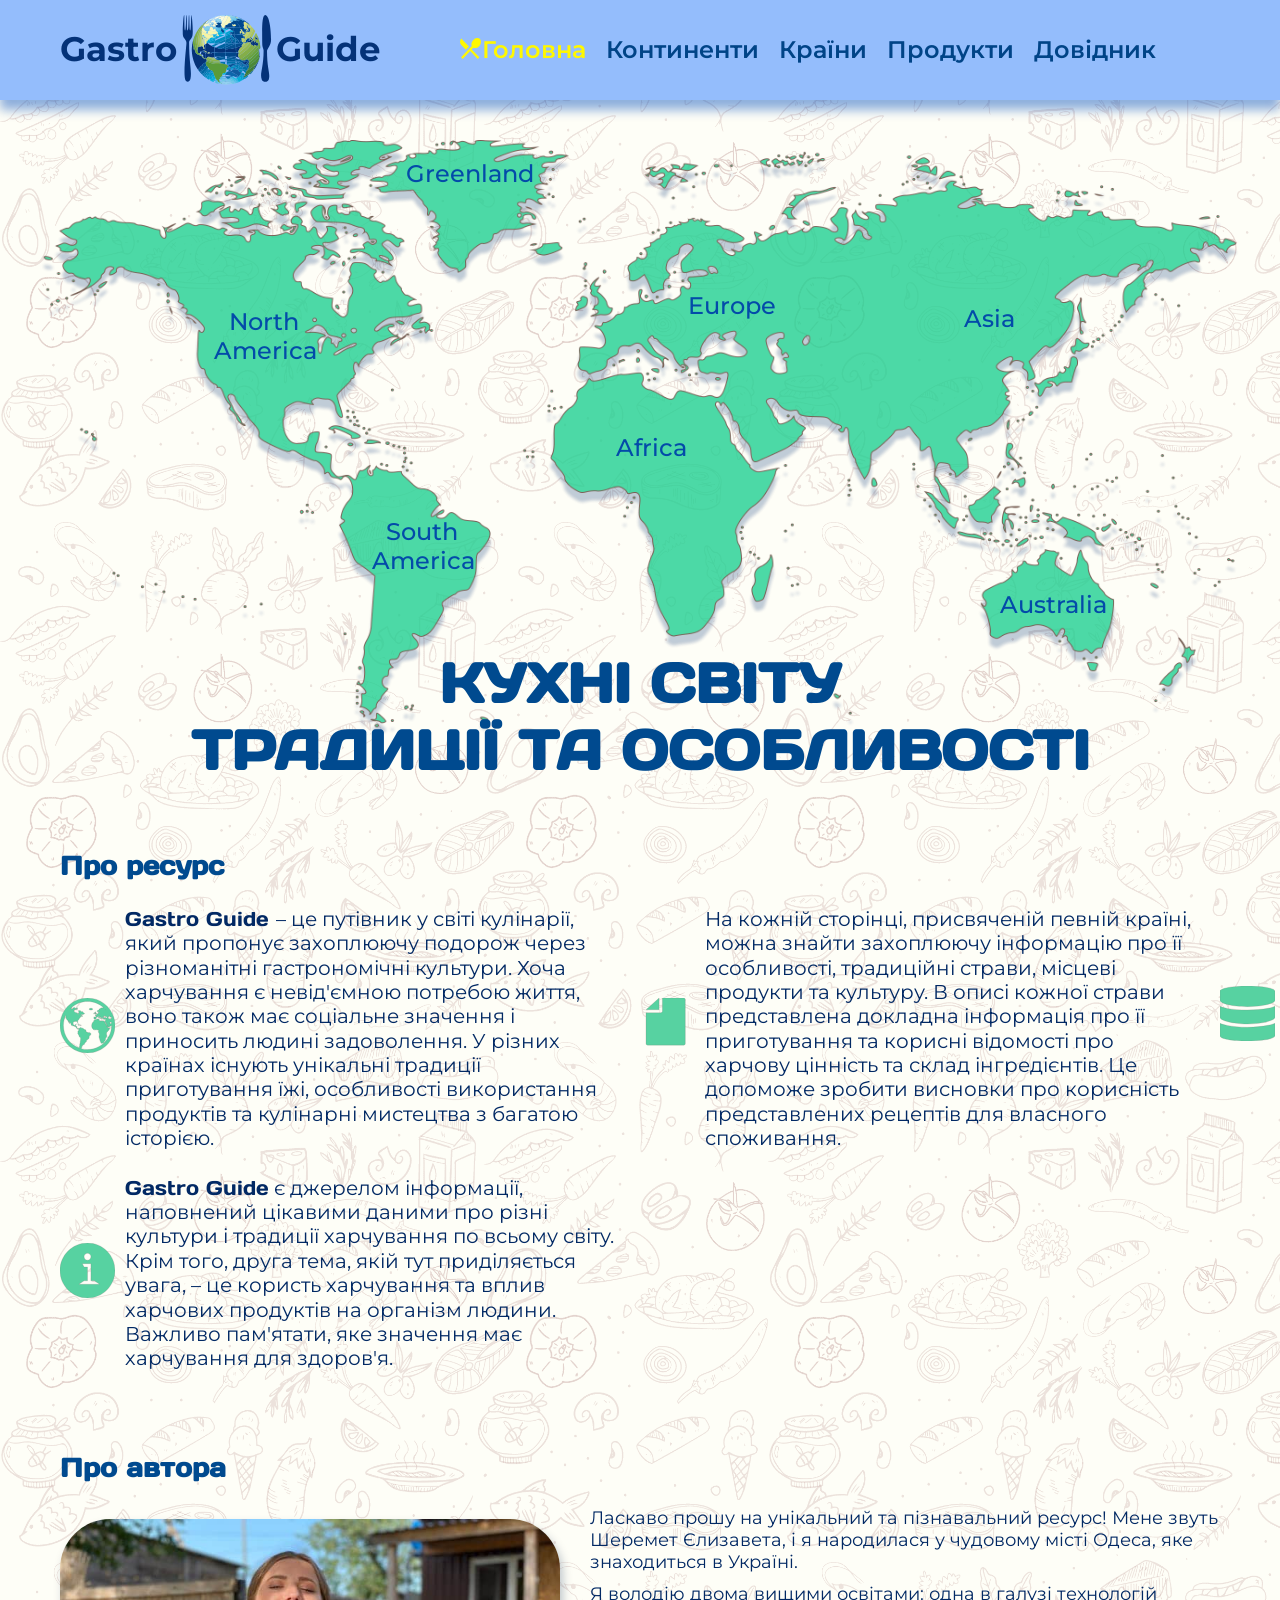
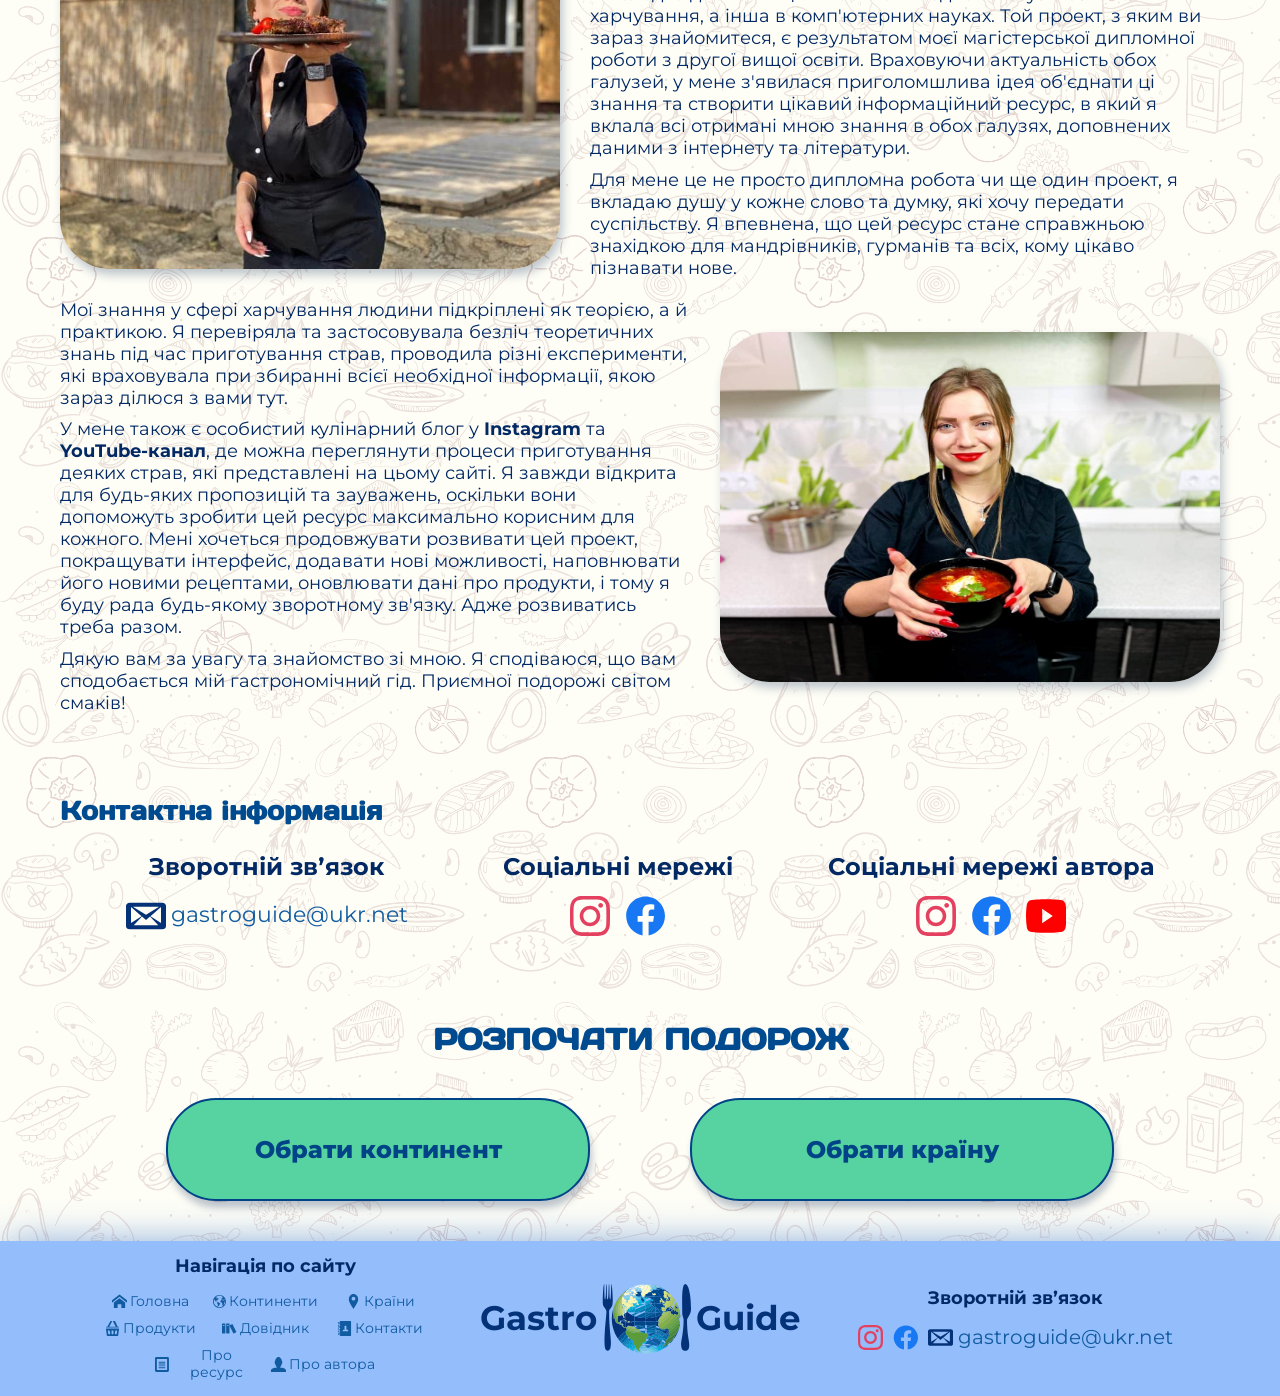
==== commit 4c377d28: "new" ====
--- a/index.html
+++ b/index.html
@@ -1 +1 @@
-<!doctype html><html lang="uk"><head><meta charset="UTF-8"><meta http-equiv="X-UA-Compatible" content="IE=edge"><meta name="viewport" content="width=device-width,initial-scale=1"><link rel="preconnect" href="https://fonts.googleapis.com"><link rel="preconnect" href="https://fonts.gstatic.com" crossorigin><link href="https://fonts.googleapis.com/css2?family=Montserrat:wght@400;500;600;700;800;900&display=swap" rel="stylesheet"><link rel="icon" href="assets/favicon.png" type="image/png"><link rel="icon" href="assets/favicon.svg" type="image/svg"><title>Гастрономічний гід головна сторінка</title><script defer="defer" src="index.96cfde5daf16dd3da684.js"></script><link href="main.3dbb402bdfbd9376cfab.css" rel="stylesheet"></head><body><header class="header"><div class="bg__container"><div class="container header__container"><nav class="header__nav"><a class="header__nav--link-logo" href="index.html"><span>Gastro</span> <svg class="header__nav--link-logo-icon"><use href="assets/symbol-defs.svg#icon-logo"></use></svg> <span>Guide</span></a><ul class="nav__list"><li class="nav__list--item"><a href="./index.html" class="nav__list--link current">Головна</a></li><li class="nav__list--item"><a href="./pages/continents.html" class="nav__list--link">Континенти</a></li><li class="nav__list--item"><a href="./pages/countries.html" class="nav__list--link">Країни</a></li><li class="nav__list--item"><a href="./pages/products.html" class="nav__list--link">Продукти</a></li><li class="nav__list--item"><a href="./pages/manual.html" class="nav__list--link">Довідник</a></li></ul><button class="header__nav--button-menu js-open-btn"><svg class="header__nav--button-menu-icon"><use href="assets/symbol-defs.svg#icon-mobile-menu"></use></svg></button></nav></div></div><div class="mobile-menu js-mobile-menu"><div class="container mobile-menu__container"><button class="mobile-menu__btn-close js-close-btn"><svg class="mobile-menu__btn-close--icon"><use href="assets/symbol-defs.svg#icon-cancel"></use></svg></button><div><ul class="mobile-menu__nav--list"><li class="mobile-menu__nav--list-item"><a href="./index.html" class="mobile-menu__nav--list-link current">Головна</a></li><li class="mobile-menu__nav--list-item"><a href="./pages/continents.html" class="mobile-menu__nav--list-link">Континенти</a></li><li class="mobile-menu__nav--list-item"><a href="./pages/countries.html" class="mobile-menu__nav--list-link">Країни</a></li><li class="mobile-menu__nav--list-item"><a href="./pages/products.html" class="mobile-menu__nav--list-link">Продукти</a></li><li class="mobile-menu__nav--list-item"><a href="./pages/manual.html" class="mobile-menu__nav--list-link">Довідник</a></li></ul><ul class="mobile-menu__nav--list"><li class="mobile-menu__nav--list-item"><a href="./index.html#recource" class="mobile-menu__nav--list-link js-link">Про ресурс</a></li><li class="mobile-menu__nav--list-item"><a href="./index.html#author" class="mobile-menu__nav--list-link js-link">Про атвора</a></li><li class="mobile-menu__nav--list-item"><a href="./index.html#contacts" class="mobile-menu__nav--list-link js-link">Контакти</a></li></ul><h3 class="mobile-menu--contacts-title">Зворотній звʼязок</h3><ul class="mobile-menu__contacts--list"><li class="mobile-menu__contacts--item-mail"><svg class="mobile-menu__contacts--icon"><use href="assets/symbol-defs.svg#icon-mail"></use></svg> <a class="mobile-menu__contacts--link-mail" href="mailto:gastroguide@ukr.net">gastroguide@ukr.net</a></li><div class="mobile-menu__contacts--container"><li class="mobile-menu__contacts--item"><a class="mobile-menu__contacts--link-social" href="https://instagram.com/_gastroguide?igshid=NTc4MTIwNjQ2YQ=="><svg class="mobile-menu__contacts--icon-social mobile-menu__contacts--icon"><use href="assets/symbol-defs.svg#icon-insta"></use></svg></a></li><li class="mobile-menu__contacts--item"><a class="mobile-menu__contacts--link-social" href="#"><svg class="mobile-menu__contacts--icon-social mobile-menu__contacts--icon"><use href="assets/symbol-defs.svg#icon-fb"></use></svg></a></li></div></ul></div></div></div></header><main><section class="section hero"><div class="container hero__container"><a class="hero__link hero__link--greenland" href="./pages/continents/north-america.html">Greenland</a> <a class="hero__link hero__link--na" href="./pages/continents/north-america.html">North<br>America</a> <a class="hero__link hero__link--sa" href="./pages/continents/south-america.html">South<br>America</a> <a class="hero__link hero__link--africa" href="./pages/continents/africa.html">Africa</a> <a class="hero__link hero__link--europe" href="./pages/continents/europe.html">Europe</a> <a class="hero__link hero__link--asia" href="./pages/continents/asia.html">Asia</a> <a class="hero__link hero__link--au" href="./pages/continents/australia.html">Australia</a><h1 class="hero__title">КУХНІ СВІТУ<br>ТРАДИЦІЇ ТА ОСОБЛИВОСТІ</h1></div></section><section class="section about" id="recource"><div class="container about__container"><h2 class="about__title section__title">Про ресурс</h2><ul class="about__list"><li class="about__list--item"><div><svg class="about__list--icon"><use href="assets/symbol-defs.svg#icon-planet"></use></svg></div><p class="about__list--text"><span class="about__list--text-bold">Gastro Guide </span>– це путівник у світі кулінарії, який пропонує захоплюючу подорож через різноманітні гастрономічні культури. Хоча харчування є невід'ємною потребою життя, воно також має соціальне значення і приносить людині задоволення. У різних країнах існують унікальні традиції приготування їжі, особливості використання продуктів та кулінарні мистецтва з багатою історією.</p></li><li class="about__list--item"><div><svg class="about__list--icon"><use href="assets/symbol-defs.svg#icon-info"></use></svg></div><p class="about__list--text"><span class="about__list--text-bold">Gastro Guide</span> є джерелом інформації, наповнений цікавими даними про різні культури і традиції харчування по всьому світу. Крім того, друга тема, якій тут приділяється увага, – це користь харчування та вплив харчових продуктів на організм людини. Важливо пам'ятати, яке значення має харчування для здоров'я.</p></li><li class="about__list--item"><div><svg class="about__list--icon"><use href="assets/symbol-defs.svg#icon-pages"></use></svg></div><p class="about__list--text">На кожній сторінці, присвяченій певній країні, можна знайти захоплюючу інформацію про її особливості, традиційні страви, місцеві продукти та культуру. В описі кожної страви представлена докладна інформація про її приготування та корисні відомості про харчову цінність та склад інгредієнтів. Це допоможе зробити висновки про корисність представлених рецептів для власного споживання.</p></li><li class="about__list--item"><div><svg class="about__list--icon"><use href="assets/symbol-defs.svg#icon-data"></use></svg></div><p class="about__list--text">Додатково, на решті сторінок гастрономічного гіда представлена цінна інформація про макро- і мікроелементи, що містяться в продуктах, а також доступний повний хімічний склад деяких з найпопулярніших продуктів харчування. Важливо, що ці дані регулярно оновлюватимуться і доповнюватимуть у майбутньому.</p></li></ul></div></section><section class="section author"><div class="container author__container"><h2 class="section__title" id="author">Про автора</h2><ul class="author__list"><li class="authot__list-item"><p class="author__text">Ласкаво прошу на унікальний та пізнавальний ресурс! Мене звуть Шеремет Єлизавета, і я народилася у чудовому місті Одеса, яке знаходиться в Україні. <span class="author__text--paragraph">Я володію двома вищими освітами: одна в галузі технологій харчування, а інша в комп'ютерних науках. Той проект, з яким ви зараз знайомитеся, є результатом моєї магістерської дипломної роботи з другої вищої освіти. Враховуючи актуальність обох галузей, у мене з'явилася приголомшлива ідея об'єднати ці знання та створити цікавий інформаційний ресурс, в який я вклала всі отримані мною знання в обох галузях, доповнених даними з інтернету та літератури.</span> <span class="author__text--paragraph">Для мене це не просто дипломна робота чи ще один проект, я вкладаю душу у кожне слово та думку, які хочу передати суспільству. Я впевнена, що цей ресурс стане справжньою знахідкою для мандрівників, гурманів та всіх, кому цікаво пізнавати нове.</span></p><picture><source srcset="assets/author1-tablet.jpg" type="image/jpeg" media="(min-width:768px)"/><source srcset="assets/author1.jpg" type="image/jpeg" media="(max-width:767px)"/><img src="assets/author1.jpg" alt="Шеремет Єлизавета - автор сайту гастро гід" class="author__image"></picture></li><li class="authot__list-item"><p class="author__text">Мої знання у сфері харчування людини підкріплені як теорією, а й практикою. Я перевіряла та застосовувала безліч теоретичних знань під час приготування страв, проводила різні експерименти, які враховувала при збиранні всієї необхідної інформації, якою зараз ділюся з вами тут. <span class="author__text--paragraph">У мене також є особистий кулінарний блог у <a class="author__text--social-link" href="https://instagram.com/liza_gotovit?igshid=NTc4MTIwNjQ2YQ==" target="_blank">Instagram</a> та <a class="author__text--social-link" href="https://www.youtube.com/@user-oq6eh1kn3u" target="_blank">YouTube-канал</a>, де можна переглянути процеси приготування деяких страв, які представлені на цьому сайті. Я завжди відкрита для будь-яких пропозицій та зауважень, оскільки вони допоможуть зробити цей ресурс максимально корисним для кожного. Мені хочеться продовжувати розвивати цей проект, покращувати інтерфейс, додавати нові можливості, наповнювати його новими рецептами, оновлювати дані про продукти, і тому я буду рада будь-якому зворотному зв'язку. Адже розвиватись треба разом.</span> <span class="author__text--paragraph">Дякую вам за увагу та знайомство зі мною. Я сподіваюся, що вам сподобається мій гастрономічний гід. Приємної подорожі світом смаків!</span></p><picture><source srcset="assets/author2-tablet.jpg" type="image/jpeg" media="(min-width:768px)"/><source srcset="assets/author2.jpg" type="image/jpeg" media="(max-width:767px)"/><img src="assets/author2.jpg" alt="Авторка сайту Gastro Guide - Єлизавета Шеремет" class="author__image"></picture></li></ul></div></section><section class="section contacts" id="contacts"><div class="container contacts__container"><h2 class="section__title">Контактна інформація</h2><ul class="contacts__list"><li class="contacts__list--item"><ul class="contacts-social__list"><li class="contacts-social__item"><h3 class="contacts-social__title">Соціальні мережі</h3><ul class="social-links__list"><li class="social-links__item"><a href="https://instagram.com/_gastroguide?igshid=NTc4MTIwNjQ2YQ==" class="social-links__link" target="_blank"><svg class="social-links__link--icon"><use href="assets/symbol-defs.svg#icon-insta"></use></svg></a></li><li class="social-links__item"><a href="" class="social-links__link" target="_blank"><svg class="social-links__link--icon"><use href="assets/symbol-defs.svg#icon-fb"></use></svg></a></li></ul></li><li class="contacts-social__item"><h3 class="contacts-social__title">Соціальні мережі автора</h3><ul class="social-links__list"><li class="social-links__item"><a href="https://instagram.com/liza_gotovit?igshid=NTc4MTIwNjQ2YQ==" class="social-links__link" target="_blank"><svg class="social-links__link--icon"><use href="assets/symbol-defs.svg#icon-insta"></use></svg></a></li><li class="social-links__item"><a href="https://www.facebook.com/elizabethsheremet" class="social-links__link" target="_blank"><svg class="social-links__link--icon"><use href="assets/symbol-defs.svg#icon-fb"></use></svg></a></li><li class="social-links__item"><a href="https://www.youtube.com/@user-oq6eh1kn3u" class="social-links__link" target="_blank"><svg class="social-links__link--icon"><use href="assets/symbol-defs.svg#icon-youtube"></use></svg></a></li></ul></li></ul></li><li class="contacts__list--item"><h3 class="contacts__title--mail">Зворотній звʼязок</h3><a class="contacts__link--mail" href="mailto:gastroguide@ukr.net"><svg class="contacts__link--mail-icon"><use href="assets/symbol-defs.svg#icon-mail"></use></svg> gastroguide@ukr.net</a></li></ul></div></section><section class="section travel"><div class="container travel__container"><h2 class="section__title travel__title">Розпочати подорож</h2><ul class="travel__list"><li class="travel__item"><a href="./pages/continents.html" class="travel__link">Обрати континент</a></li><li class="travel__item"><a href="./pages/countries.html" class="travel__link">Обрати країну</a></li></ul></div></section></main><footer class="footer"><div class="bg__container"><div class="container footer__container"><div class="footer__nav--container"><h3 class="section__title footer__title">Навігація по сайту</h3><ul class="footer__nav--list"><li class="footer__nav--item"><a href="./index.html" class="footer__nav--link"><svg class="footer__nav--link-icon"><use href="assets/symbol-defs.svg#icon-home"></use></svg>Головна</a></li><li class="footer__nav--item"><a href="./pages/continents.html" class="footer__nav--link"><svg class="footer__nav--link-icon"><use href="assets/symbol-defs.svg#icon-continents"></use></svg>Континенти</a></li><li class="footer__nav--item"><a href="./pages/countries.html" class="footer__nav--link"><svg class="footer__nav--link-icon"><use href="assets/symbol-defs.svg#icon-country"></use></svg>Країни</a></li><li class="footer__nav--item"><a href="./pages/products.html" class="footer__nav--link"><svg class="footer__nav--link-icon"><use href="assets/symbol-defs.svg#icon-products"></use></svg>Продукти</a></li><li class="footer__nav--item"><a href="./pages/manual.html" class="footer__nav--link"><svg class="footer__nav--link-icon"><use href="assets/symbol-defs.svg#icon-manual"></use></svg>Довідник</a></li><li class="footer__nav--item"><a href="./index.html#contacts" class="footer__nav--link"><svg class="footer__nav--link-icon"><use href="assets/symbol-defs.svg#icon-contacts"></use></svg>Контакти</a></li><li class="footer__nav--item"><a href="./index.html#recource" class="footer__nav--link"><svg class="footer__nav--link-icon"><use href="assets/symbol-defs.svg#icon-about"></use></svg>Про ресурс</a></li><li class="footer__nav--item"><a href="./index.html#author" class="footer__nav--link"><svg class="footer__nav--link-icon"><use href="assets/symbol-defs.svg#icon-author"></use></svg>Про автора</a></li></ul></div><div class="footer__contscts--style-box"><div class="footer__contacts--container"><h3 class="section__title footer__title">Зворотній звʼязок</h3><ul class="footer__contacts--list"><li><a href="https://instagram.com/_gastroguide?igshid=NTc4MTIwNjQ2YQ==" class="footer__contacts--link"><svg class="footer__contacts--link-icon" target="_blank"><use href="assets/symbol-defs.svg#icon-insta"></use></svg></a></li><li><a href="" class="footer__contacts--link"><svg class="footer__contacts--link-icon" target="_blank"><use href="assets/symbol-defs.svg#icon-fb"></use></svg></a></li><li><a href="mailto:gastroguide@ukr.net" class="footer__contacts--link" target="_blank"><svg class="footer__contacts--link-icon"><use href="assets/symbol-defs.svg#icon-mail"></use></svg>gastroguide@ukr.net</a></li></ul></div><a class="header__nav--link-logo footer__logo" href="index.html"><span>Gastro</span> <svg class="header__nav--link-logo-icon"><use href="assets/symbol-defs.svg#icon-logo"></use></svg> <span>Guide</span></a></div></div></div></footer></body></html>+<!doctype html><html lang="uk"><head><meta charset="UTF-8"><meta http-equiv="X-UA-Compatible" content="IE=edge"><meta name="viewport" content="width=device-width,initial-scale=1"><link rel="preconnect" href="https://fonts.googleapis.com"><link rel="preconnect" href="https://fonts.gstatic.com" crossorigin><link href="https://fonts.googleapis.com/css2?family=Montserrat:wght@400;500;600;700;800;900&display=swap" rel="stylesheet"><link rel="icon" href="assets/favicon.png" type="image/png"><link rel="icon" href="assets/favicon.svg" type="image/svg"><title>Гастрономічний гід головна сторінка</title><script defer="defer" src="index.7e840006d63c5c84b265.js"></script><link href="main.1ceae4fc0f65082f8ee2.css" rel="stylesheet"></head><body><header class="header"><div class="bg__container"><div class="container header__container"><nav class="header__nav"><a class="header__nav--link-logo" href="index.html"><span>Gastro</span> <svg class="header__nav--link-logo-icon"><use href="assets/symbol-defs.svg#icon-logo"></use></svg> <span>Guide</span></a><ul class="nav__list"><li class="nav__list--item"><a href="./index.html" class="nav__list--link current">Головна</a></li><li class="nav__list--item"><a href="./pages/continents.html" class="nav__list--link">Континенти</a></li><li class="nav__list--item"><a href="./pages/countries.html" class="nav__list--link">Країни</a></li><li class="nav__list--item"><a href="./pages/products.html" class="nav__list--link">Продукти</a></li><li class="nav__list--item"><a href="./pages/manual.html" class="nav__list--link">Довідник</a></li></ul><button class="header__nav--button-menu js-open-btn"><svg class="header__nav--button-menu-icon"><use href="assets/symbol-defs.svg#icon-mobile-menu"></use></svg></button></nav></div></div><div class="mobile-menu js-mobile-menu"><div class="container mobile-menu__container"><button class="mobile-menu__btn-close js-close-btn"><svg class="mobile-menu__btn-close--icon"><use href="assets/symbol-defs.svg#icon-cancel"></use></svg></button><div><ul class="mobile-menu__nav--list"><li class="mobile-menu__nav--list-item"><a href="./index.html" class="mobile-menu__nav--list-link current">Головна</a></li><li class="mobile-menu__nav--list-item"><a href="./pages/continents.html" class="mobile-menu__nav--list-link">Континенти</a></li><li class="mobile-menu__nav--list-item"><a href="./pages/countries.html" class="mobile-menu__nav--list-link">Країни</a></li><li class="mobile-menu__nav--list-item"><a href="./pages/products.html" class="mobile-menu__nav--list-link">Продукти</a></li><li class="mobile-menu__nav--list-item"><a href="./pages/manual.html" class="mobile-menu__nav--list-link">Довідник</a></li></ul><ul class="mobile-menu__nav--list"><li class="mobile-menu__nav--list-item"><a href="./index.html#recource" class="mobile-menu__nav--list-link js-link">Про ресурс</a></li><li class="mobile-menu__nav--list-item"><a href="./index.html#author" class="mobile-menu__nav--list-link js-link">Про атвора</a></li><li class="mobile-menu__nav--list-item"><a href="./index.html#contacts" class="mobile-menu__nav--list-link js-link">Контакти</a></li></ul><h3 class="mobile-menu--contacts-title">Зворотній звʼязок</h3><ul class="mobile-menu__contacts--list"><li class="mobile-menu__contacts--item-mail"><svg class="mobile-menu__contacts--icon"><use href="assets/symbol-defs.svg#icon-mail"></use></svg> <a class="mobile-menu__contacts--link-mail" href="mailto:gastroguide@ukr.net">gastroguide@ukr.net</a></li><div class="mobile-menu__contacts--container"><li class="mobile-menu__contacts--item"><a class="mobile-menu__contacts--link-social" href="https://instagram.com/_gastroguide?igshid=NTc4MTIwNjQ2YQ=="><svg class="mobile-menu__contacts--icon-social mobile-menu__contacts--icon"><use href="assets/symbol-defs.svg#icon-insta"></use></svg></a></li><li class="mobile-menu__contacts--item"><a class="mobile-menu__contacts--link-social" href="#"><svg class="mobile-menu__contacts--icon-social mobile-menu__contacts--icon"><use href="assets/symbol-defs.svg#icon-fb"></use></svg></a></li></div></ul></div></div></div></header><main><section class="section hero"><div class="container hero__container"><a class="hero__link hero__link--greenland" href="./pages/continents/north-america.html">Greenland</a> <a class="hero__link hero__link--na" href="./pages/continents/north-america.html">North<br>America</a> <a class="hero__link hero__link--sa" href="./pages/continents/south-america.html">South<br>America</a> <a class="hero__link hero__link--africa" href="./pages/continents/africa.html">Africa</a> <a class="hero__link hero__link--europe" href="./pages/continents/europe.html">Europe</a> <a class="hero__link hero__link--asia" href="./pages/continents/asia.html">Asia</a> <a class="hero__link hero__link--au" href="./pages/continents/australia.html">Australia</a><h1 class="hero__title">КУХНІ СВІТУ<br>ТРАДИЦІЇ ТА ОСОБЛИВОСТІ</h1></div></section><section class="section about" id="recource"><div class="container about__container"><h2 class="about__title section__title">Про ресурс</h2><ul class="about__list"><li class="about__list--item"><div><svg class="about__list--icon"><use href="assets/symbol-defs.svg#icon-planet"></use></svg></div><p class="about__list--text"><span class="about__list--text-bold">Gastro Guide </span>– це путівник у світі кулінарії, який пропонує захоплюючу подорож через різноманітні гастрономічні культури. Хоча харчування є невід'ємною потребою життя, воно також має соціальне значення і приносить людині задоволення. У різних країнах існують унікальні традиції приготування їжі, особливості використання продуктів та кулінарні мистецтва з багатою історією.</p></li><li class="about__list--item"><div><svg class="about__list--icon"><use href="assets/symbol-defs.svg#icon-info"></use></svg></div><p class="about__list--text"><span class="about__list--text-bold">Gastro Guide</span> є джерелом інформації, наповнений цікавими даними про різні культури і традиції харчування по всьому світу. Крім того, друга тема, якій тут приділяється увага, – це користь харчування та вплив харчових продуктів на організм людини. Важливо пам'ятати, яке значення має харчування для здоров'я.</p></li><li class="about__list--item"><div><svg class="about__list--icon"><use href="assets/symbol-defs.svg#icon-pages"></use></svg></div><p class="about__list--text">На кожній сторінці, присвяченій певній країні, можна знайти захоплюючу інформацію про її особливості, традиційні страви, місцеві продукти та культуру. В описі кожної страви представлена докладна інформація про її приготування та корисні відомості про харчову цінність та склад інгредієнтів. Це допоможе зробити висновки про корисність представлених рецептів для власного споживання.</p></li><li class="about__list--item"><div><svg class="about__list--icon"><use href="assets/symbol-defs.svg#icon-data"></use></svg></div><p class="about__list--text">Додатково, на решті сторінок гастрономічного гіда представлена цінна інформація про макро- і мікроелементи, що містяться в продуктах, а також доступний повний хімічний склад деяких з найпопулярніших продуктів харчування. Важливо, що ці дані регулярно оновлюватимуться і доповнюватимуть у майбутньому.</p></li></ul></div></section><section class="section author"><div class="container author__container"><h2 class="section__title" id="author">Про автора</h2><ul class="author__list"><li class="authot__list-item"><p class="author__text">Ласкаво прошу на унікальний та пізнавальний ресурс! Мене звуть Шеремет Єлизавета, і я народилася у чудовому місті Одеса, яке знаходиться в Україні. <span class="author__text--paragraph">Я володію двома вищими освітами: одна в галузі технологій харчування, а інша в комп'ютерних науках. Той проект, з яким ви зараз знайомитеся, є результатом моєї магістерської дипломної роботи з другої вищої освіти. Враховуючи актуальність обох галузей, у мене з'явилася приголомшлива ідея об'єднати ці знання та створити цікавий інформаційний ресурс, в який я вклала всі отримані мною знання в обох галузях, доповнених даними з інтернету та літератури.</span> <span class="author__text--paragraph">Для мене це не просто дипломна робота чи ще один проект, я вкладаю душу у кожне слово та думку, які хочу передати суспільству. Я впевнена, що цей ресурс стане справжньою знахідкою для мандрівників, гурманів та всіх, кому цікаво пізнавати нове.</span></p><picture><source srcset="assets/author1-tablet.jpg" type="image/jpeg" media="(min-width:768px)"/><source srcset="assets/author1.jpg" type="image/jpeg" media="(max-width:767px)"/><img src="assets/author1.jpg" alt="Шеремет Єлизавета - автор сайту гастро гід" class="author__image"></picture></li><li class="authot__list-item"><p class="author__text">Мої знання у сфері харчування людини підкріплені як теорією, а й практикою. Я перевіряла та застосовувала безліч теоретичних знань під час приготування страв, проводила різні експерименти, які враховувала при збиранні всієї необхідної інформації, якою зараз ділюся з вами тут. <span class="author__text--paragraph">У мене також є особистий кулінарний блог у <a class="author__text--social-link" href="https://instagram.com/liza_gotovit?igshid=NTc4MTIwNjQ2YQ==" target="_blank">Instagram</a> та <a class="author__text--social-link" href="https://www.youtube.com/@user-oq6eh1kn3u" target="_blank">YouTube-канал</a>, де можна переглянути процеси приготування деяких страв, які представлені на цьому сайті. Я завжди відкрита для будь-яких пропозицій та зауважень, оскільки вони допоможуть зробити цей ресурс максимально корисним для кожного. Мені хочеться продовжувати розвивати цей проект, покращувати інтерфейс, додавати нові можливості, наповнювати його новими рецептами, оновлювати дані про продукти, і тому я буду рада будь-якому зворотному зв'язку. Адже розвиватись треба разом.</span> <span class="author__text--paragraph">Дякую вам за увагу та знайомство зі мною. Я сподіваюся, що вам сподобається мій гастрономічний гід. Приємної подорожі світом смаків!</span></p><picture><source srcset="assets/author2-tablet.jpg" type="image/jpeg" media="(min-width:768px)"/><source srcset="assets/author2.jpg" type="image/jpeg" media="(max-width:767px)"/><img src="assets/author2.jpg" alt="Авторка сайту Gastro Guide - Єлизавета Шеремет" class="author__image"></picture></li></ul></div></section><section class="section contacts" id="contacts"><div class="container contacts__container"><h2 class="section__title">Контактна інформація</h2><ul class="contacts__list"><li class="contacts__list--item"><ul class="contacts-social__list"><li class="contacts-social__item"><h3 class="contacts-social__title">Соціальні мережі</h3><ul class="social-links__list"><li class="social-links__item"><a href="https://instagram.com/_gastroguide?igshid=NTc4MTIwNjQ2YQ==" class="social-links__link" target="_blank"><svg class="social-links__link--icon"><use href="assets/symbol-defs.svg#icon-insta"></use></svg></a></li><li class="social-links__item"><a href="" class="social-links__link" target="_blank"><svg class="social-links__link--icon"><use href="assets/symbol-defs.svg#icon-fb"></use></svg></a></li></ul></li><li class="contacts-social__item"><h3 class="contacts-social__title">Соціальні мережі автора</h3><ul class="social-links__list"><li class="social-links__item"><a href="https://instagram.com/liza_gotovit?igshid=NTc4MTIwNjQ2YQ==" class="social-links__link" target="_blank"><svg class="social-links__link--icon"><use href="assets/symbol-defs.svg#icon-insta"></use></svg></a></li><li class="social-links__item"><a href="https://www.facebook.com/elizabethsheremet" class="social-links__link" target="_blank"><svg class="social-links__link--icon"><use href="assets/symbol-defs.svg#icon-fb"></use></svg></a></li><li class="social-links__item"><a href="https://www.youtube.com/@user-oq6eh1kn3u" class="social-links__link" target="_blank"><svg class="social-links__link--icon"><use href="assets/symbol-defs.svg#icon-youtube"></use></svg></a></li></ul></li></ul></li><li class="contacts__list--item"><h3 class="contacts__title--mail">Зворотній звʼязок</h3><a class="contacts__link--mail" href="mailto:gastroguide@ukr.net"><svg class="contacts__link--mail-icon"><use href="assets/symbol-defs.svg#icon-mail"></use></svg> gastroguide@ukr.net</a></li></ul></div></section><section class="section travel"><div class="container travel__container"><h2 class="section__title travel__title">Розпочати подорож</h2><ul class="travel__list"><li class="travel__item"><a href="./pages/continents.html" class="travel__link">Обрати континент</a></li><li class="travel__item"><a href="./pages/countries.html" class="travel__link">Обрати країну</a></li></ul></div></section></main><footer class="footer"><div class="bg__container"><div class="container footer__container"><div class="footer__nav--container"><h3 class="section__title footer__title">Навігація по сайту</h3><ul class="footer__nav--list"><li class="footer__nav--item"><a href="./index.html" class="footer__nav--link"><svg class="footer__nav--link-icon"><use href="assets/symbol-defs.svg#icon-home"></use></svg>Головна</a></li><li class="footer__nav--item"><a href="./pages/continents.html" class="footer__nav--link"><svg class="footer__nav--link-icon"><use href="assets/symbol-defs.svg#icon-continents"></use></svg>Континенти</a></li><li class="footer__nav--item"><a href="./pages/countries.html" class="footer__nav--link"><svg class="footer__nav--link-icon"><use href="assets/symbol-defs.svg#icon-country"></use></svg>Країни</a></li><li class="footer__nav--item"><a href="./pages/products.html" class="footer__nav--link"><svg class="footer__nav--link-icon"><use href="assets/symbol-defs.svg#icon-products"></use></svg>Продукти</a></li><li class="footer__nav--item"><a href="./pages/manual.html" class="footer__nav--link"><svg class="footer__nav--link-icon"><use href="assets/symbol-defs.svg#icon-manual"></use></svg>Довідник</a></li><li class="footer__nav--item"><a href="./index.html#contacts" class="footer__nav--link"><svg class="footer__nav--link-icon"><use href="assets/symbol-defs.svg#icon-contacts"></use></svg>Контакти</a></li><li class="footer__nav--item"><a href="./index.html#recource" class="footer__nav--link"><svg class="footer__nav--link-icon"><use href="assets/symbol-defs.svg#icon-about"></use></svg>Про ресурс</a></li><li class="footer__nav--item"><a href="./index.html#author" class="footer__nav--link"><svg class="footer__nav--link-icon"><use href="assets/symbol-defs.svg#icon-author"></use></svg>Про автора</a></li></ul></div><div class="footer__contscts--style-box"><div class="footer__contacts--container"><h3 class="section__title footer__title">Зворотній звʼязок</h3><ul class="footer__contacts--list"><li><a href="https://instagram.com/_gastroguide?igshid=NTc4MTIwNjQ2YQ==" class="footer__contacts--link"><svg class="footer__contacts--link-icon" target="_blank"><use href="assets/symbol-defs.svg#icon-insta"></use></svg></a></li><li><a href="" class="footer__contacts--link"><svg class="footer__contacts--link-icon" target="_blank"><use href="assets/symbol-defs.svg#icon-fb"></use></svg></a></li><li><a href="mailto:gastroguide@ukr.net" class="footer__contacts--link" target="_blank"><svg class="footer__contacts--link-icon"><use href="assets/symbol-defs.svg#icon-mail"></use></svg>gastroguide@ukr.net</a></li></ul></div><a class="header__nav--link-logo footer__logo" href="index.html"><span>Gastro</span> <svg class="header__nav--link-logo-icon"><use href="assets/symbol-defs.svg#icon-logo"></use></svg> <span>Guide</span></a></div></div></div></footer></body></html>
--- a/main.1ceae4fc0f65082f8ee2.css
+++ b/main.1ceae4fc0f65082f8ee2.css
@@ -0,0 +1,351 @@
+/*! normalize.css v8.0.1 | MIT License | github.com/necolas/normalize.css */
+
+/* Document
+   ========================================================================== */
+
+/**
+ * 1. Correct the line height in all browsers.
+ * 2. Prevent adjustments of font size after orientation changes in iOS.
+ */
+
+html {
+  line-height: 1.15; /* 1 */
+  -webkit-text-size-adjust: 100%; /* 2 */
+}
+
+/* Sections
+   ========================================================================== */
+
+/**
+ * Remove the margin in all browsers.
+ */
+
+body {
+  margin: 0;
+}
+
+/**
+ * Render the `main` element consistently in IE.
+ */
+
+main {
+  display: block;
+}
+
+/**
+ * Correct the font size and margin on `h1` elements within `section` and
+ * `article` contexts in Chrome, Firefox, and Safari.
+ */
+
+h1 {
+  font-size: 2em;
+  margin: 0.67em 0;
+}
+
+/* Grouping content
+   ========================================================================== */
+
+/**
+ * 1. Add the correct box sizing in Firefox.
+ * 2. Show the overflow in Edge and IE.
+ */
+
+hr {
+  box-sizing: content-box; /* 1 */
+  height: 0; /* 1 */
+  overflow: visible; /* 2 */
+}
+
+/**
+ * 1. Correct the inheritance and scaling of font size in all browsers.
+ * 2. Correct the odd `em` font sizing in all browsers.
+ */
+
+pre {
+  font-family: monospace, monospace; /* 1 */
+  font-size: 1em; /* 2 */
+}
+
+/* Text-level semantics
+   ========================================================================== */
+
+/**
+ * Remove the gray background on active links in IE 10.
+ */
+
+a {
+  background-color: transparent;
+}
+
+/**
+ * 1. Remove the bottom border in Chrome 57-
+ * 2. Add the correct text decoration in Chrome, Edge, IE, Opera, and Safari.
+ */
+
+abbr[title] {
+  border-bottom: none; /* 1 */
+  text-decoration: underline; /* 2 */
+  text-decoration: underline dotted; /* 2 */
+}
+
+/**
+ * Add the correct font weight in Chrome, Edge, and Safari.
+ */
+
+b,
+strong {
+  font-weight: bolder;
+}
+
+/**
+ * 1. Correct the inheritance and scaling of font size in all browsers.
+ * 2. Correct the odd `em` font sizing in all browsers.
+ */
+
+code,
+kbd,
+samp {
+  font-family: monospace, monospace; /* 1 */
+  font-size: 1em; /* 2 */
+}
+
+/**
+ * Add the correct font size in all browsers.
+ */
+
+small {
+  font-size: 80%;
+}
+
+/**
+ * Prevent `sub` and `sup` elements from affecting the line height in
+ * all browsers.
+ */
+
+sub,
+sup {
+  font-size: 75%;
+  line-height: 0;
+  position: relative;
+  vertical-align: baseline;
+}
+
+sub {
+  bottom: -0.25em;
+}
+
+sup {
+  top: -0.5em;
+}
+
+/* Embedded content
+   ========================================================================== */
+
+/**
+ * Remove the border on images inside links in IE 10.
+ */
+
+img {
+  border-style: none;
+}
+
+/* Forms
+   ========================================================================== */
+
+/**
+ * 1. Change the font styles in all browsers.
+ * 2. Remove the margin in Firefox and Safari.
+ */
+
+button,
+input,
+optgroup,
+select,
+textarea {
+  font-family: inherit; /* 1 */
+  font-size: 100%; /* 1 */
+  line-height: 1.15; /* 1 */
+  margin: 0; /* 2 */
+}
+
+/**
+ * Show the overflow in IE.
+ * 1. Show the overflow in Edge.
+ */
+
+button,
+input { /* 1 */
+  overflow: visible;
+}
+
+/**
+ * Remove the inheritance of text transform in Edge, Firefox, and IE.
+ * 1. Remove the inheritance of text transform in Firefox.
+ */
+
+button,
+select { /* 1 */
+  text-transform: none;
+}
+
+/**
+ * Correct the inability to style clickable types in iOS and Safari.
+ */
+
+button,
+[type="button"],
+[type="reset"],
+[type="submit"] {
+  -webkit-appearance: button;
+}
+
+/**
+ * Remove the inner border and padding in Firefox.
+ */
+
+button::-moz-focus-inner,
+[type="button"]::-moz-focus-inner,
+[type="reset"]::-moz-focus-inner,
+[type="submit"]::-moz-focus-inner {
+  border-style: none;
+  padding: 0;
+}
+
+/**
+ * Restore the focus styles unset by the previous rule.
+ */
+
+button:-moz-focusring,
+[type="button"]:-moz-focusring,
+[type="reset"]:-moz-focusring,
+[type="submit"]:-moz-focusring {
+  outline: 1px dotted ButtonText;
+}
+
+/**
+ * Correct the padding in Firefox.
+ */
+
+fieldset {
+  padding: 0.35em 0.75em 0.625em;
+}
+
+/**
+ * 1. Correct the text wrapping in Edge and IE.
+ * 2. Correct the color inheritance from `fieldset` elements in IE.
+ * 3. Remove the padding so developers are not caught out when they zero out
+ *    `fieldset` elements in all browsers.
+ */
+
+legend {
+  box-sizing: border-box; /* 1 */
+  color: inherit; /* 2 */
+  display: table; /* 1 */
+  max-width: 100%; /* 1 */
+  padding: 0; /* 3 */
+  white-space: normal; /* 1 */
+}
+
+/**
+ * Add the correct vertical alignment in Chrome, Firefox, and Opera.
+ */
+
+progress {
+  vertical-align: baseline;
+}
+
+/**
+ * Remove the default vertical scrollbar in IE 10+.
+ */
+
+textarea {
+  overflow: auto;
+}
+
+/**
+ * 1. Add the correct box sizing in IE 10.
+ * 2. Remove the padding in IE 10.
+ */
+
+[type="checkbox"],
+[type="radio"] {
+  box-sizing: border-box; /* 1 */
+  padding: 0; /* 2 */
+}
+
+/**
+ * Correct the cursor style of increment and decrement buttons in Chrome.
+ */
+
+[type="number"]::-webkit-inner-spin-button,
+[type="number"]::-webkit-outer-spin-button {
+  height: auto;
+}
+
+/**
+ * 1. Correct the odd appearance in Chrome and Safari.
+ * 2. Correct the outline style in Safari.
+ */
+
+[type="search"] {
+  -webkit-appearance: textfield; /* 1 */
+  outline-offset: -2px; /* 2 */
+}
+
+/**
+ * Remove the inner padding in Chrome and Safari on macOS.
+ */
+
+[type="search"]::-webkit-search-decoration {
+  -webkit-appearance: none;
+}
+
+/**
+ * 1. Correct the inability to style clickable types in iOS and Safari.
+ * 2. Change font properties to `inherit` in Safari.
+ */
+
+::-webkit-file-upload-button {
+  -webkit-appearance: button; /* 1 */
+  font: inherit; /* 2 */
+}
+
+/* Interactive
+   ========================================================================== */
+
+/*
+ * Add the correct display in Edge, IE 10+, and Firefox.
+ */
+
+details {
+  display: block;
+}
+
+/*
+ * Add the correct display in all browsers.
+ */
+
+summary {
+  display: list-item;
+}
+
+/* Misc
+   ========================================================================== */
+
+/**
+ * Add the correct display in IE 10+.
+ */
+
+template {
+  display: none;
+}
+
+/**
+ * Add the correct display in IE 10.
+ */
+
+[hidden] {
+  display: none;
+}
+
+:root{--color-primary-text: #022964;--color-links-header: #004487;--color-home-title: #004A8F;--color-primary-titles: #043278;--color-titles-section: #004A8F;--color-hover-text: #FFF801;--color-hover-current-link: #F03C03;--color-icons-buttons-home: #57D2A1;--color-text-footer-mail: #115BA0;--color-icons: rgba(4, 50, 120, 1);--color-world-map: rgba(31, 208, 146, 0.80);--color-hero-links: #034ba9;--color-shadow: rgba(3, 33, 77, 0.25);--color-bg-countries: rgba(3, 33, 77, 0.5);--color-border-btn: #00A7F6;--color-background-btn: rgba(0, 167, 246, 0.85);--background-color-primary: rgba(245, 242, 142, 0.07);--background-color-header-footer: rgba(18, 110, 249, 0.45);--background-color-mob-menu: rgba(18, 111, 250, 0.25);--box-shadow-color-header-footer: rgba(6, 78, 187, 0.45);--font-family-primary: "Montserrat", sans-serif;--font-family-titles: "DaysOne", sans-serif}body{font-family:"Montserrat", sans-serif;font-family:var(--font-family-primary);color:#022964;color:var(--color-primary-text);font-size:16px;font-weight:400;line-height:1.22;background-image:url(assets/food-fon.png);background-color:rgba(245, 242, 142, 0.07);background-color:var(--background-color-primary);background-size:375px 290px}a{-webkit-text-decoration:none;text-decoration:none}button{border:0;background-color:rgba(0,0,0,0);padding:0;margin:0}ul{margin:0;padding:0;list-style:none}h1,h2,h3,h4,h5,h6,p{margin:0}img{display:block}.section__title{font-family:"DaysOne", sans-serif;font-family:var(--font-family-titles);font-size:18px;color:#004A8F;color:var(--color-titles-section);margin-bottom:15px}.section{width:100%;margin:0 auto;padding:20px 0px}.container{padding:0px 10px;margin:0 auto}@media screen and (min-width: 480px){body{background-size:480px 370px}.section{width:480px}}@media screen and (min-width: 768px){body{background-size:768px 520px;font-size:17px}.section__title{font-size:24px;margin-bottom:20px}.section{width:768px;padding:30px 0px}.container{width:738px;padding:0px 15px}}@media screen and (min-width: 1000px){.section{width:1000px;padding:35px 0px}.section__title{font-size:26px;margin-bottom:25px}.container{width:960px;padding:0px 20px}}@media screen and (min-width: 1200px){body{font-size:20px}.section{width:1200px;padding:40px 0px}.container{width:1160px}}@media screen and (min-width: 1440px){body{font-size:22px}.section{width:1440px;padding:50px 0px}.section__title{font-size:30px;margin-bottom:30px}.container{width:1390px;padding:0px 25px}}@font-face{font-family:"DaysOne";src:url(fonts/DaysOne-Regular.woff)}@font-face{font-family:"Montserrat";src:url(fonts/Montserrat-Regular.ttf),url(fonts/Montserrat-Bold.ttf),url(fonts/Montserrat-SemiBold.ttf),url(fonts/Montserrat-Medium.ttf),url(fonts/Montserrat-ExtraBold.ttf),url(fonts/Montserrat-Black.ttf)}.header{background-color:#fff;z-index:100;width:100%;box-shadow:0px 10px 10px 0px rgba(6, 78, 187, 0.45);box-shadow:0px 10px 10px 0px var(--box-shadow-color-header-footer)}.nav__list{display:none}.bg__container{width:100%;padding:15px 0px;background-color:rgba(18, 110, 249, 0.45);background-color:var(--background-color-header-footer)}.header__nav{display:flex;justify-content:space-between;align-items:center}.header__nav--link-logo{display:flex;align-items:center;width:230px;color:#043278;color:var(--color-primary-titles);font-size:24px;font-weight:700}.header__nav--link-logo-icon{width:75px;height:50px}.header__nav--button-menu{width:55px;height:45px}.header__nav--button-menu-icon{width:55px;height:45px}.mobile-menu__container{display:flex;flex-direction:row-reverse;justify-content:space-between;align-items:flex-start;max-width:768px;height:100%;padding-left:20px;padding-right:20px;background-color:rgba(18, 111, 250, 0.25);background-color:var(--background-color-mob-menu)}.mobile-menu__btn-close{width:40px;height:25px;margin-top:15px;color:rgba(4, 50, 120, 1);color:var(--color-icons)}.mobile-menu__btn-close:hover,.mobile-menu__btn-close:focus{color:#FFF801;color:var(--color-hover-text);transition:color 250ms cubic-bezier(0.4, 0, 0.2, 1)}.mobile-menu__btn-close--icon{width:45px;height:25px;fill:currentColor}.mobile-menu__nav--list{display:flex;flex-direction:column;gap:12px;margin-top:50px;font-size:22px;font-weight:600}.mobile-menu__nav--list-link{color:#004487;color:var(--color-links-header)}.mobile-menu__nav--list-link:hover,.mobile-menu__nav--list-link:focus{color:#FFF801;color:var(--color-hover-text)}.mobile-menu--contacts-title{margin-top:50px;margin-bottom:15px;color:#043278;color:var(--color-primary-titles)}.mobile-menu__contacts--list{display:flex;flex-direction:column;gap:10px;align-items:flex-start}.mobile-menu__contacts--icon{height:30px;width:30px}.mobile-menu__contacts--container{display:flex;justify-content:center;align-items:center;gap:15px}.mobile-menu__contacts--item-mail{display:flex;justify-content:center;align-items:center;gap:5px}.mobile-menu__contacts--link-mail{color:#115BA0;color:var(--color-text-footer-mail)}.mobile-menu__contacts--link-social{display:block;width:30px;height:30px;display:flex;justify-content:center;align-items:center}.mobile-menu__nav--list-item{position:relative}.mobile-menu{overflow-y:scroll;position:fixed;top:0;left:0;z-index:100;width:100%;height:100%;background-color:#fff;opacity:0;visibility:hidden;pointer-events:none;transition:opacity 250ms cubic-bezier(0.4, 0, 0.2, 1), visibility 250ms cubic-bezier(0.4, 0, 0.2, 1)}.mobile-menu.is-open{opacity:1;visibility:visible;pointer-events:auto}@media screen and (min-width: 768px){.header__nav--link-logo{width:280px;font-size:32px}.header__nav--link-logo-icon{width:95px;height:60px}.header__nav--button-menu{width:80px;height:60px}.header__nav--button-menu-icon{width:80px;height:60px}}@media screen and (min-width: 1000px){.mobile-menu{display:none}.header__nav--button-menu{display:none}.header__nav{justify-content:start;gap:60px}.nav__list{display:flex;justify-content:center;align-items:center;gap:15px;font-size:20px;font-weight:600}.nav__list--link{color:#004487;color:var(--color-links-header);display:flex;justify-content:center;align-items:center}.nav__list--link:hover,.nav__list--link:focus{color:#FFF801;color:var(--color-hover-text);transition:color 250ms cubic-bezier(0.4, 0, 0.2, 1)}.nav__list--item{position:relative}}@media screen and (min-width: 1200px){.header__nav{gap:80px}.nav__list{gap:20px;font-size:24px}.header__nav--link-logo{width:320px;font-size:34px}.header__nav--link-logo-icon{width:105px;height:70px}}@media screen and (min-width: 1440px){.header__nav{gap:90px}.nav__list{gap:25px;font-size:28px}.header__nav--link-logo{width:360px;font-size:36px}.header__nav--link-logo-icon{width:135px;height:85px}}.hero__container{position:relative;height:250px;padding-top:0;background-image:url(assets/map-mob.png);background-repeat:no-repeat;background-size:100% 230px}.hero__title{font-family:"DaysOne", sans-serif;font-family:var(--font-family-titles);font-size:22px;text-align:center;text-transform:uppercase;color:#004A8F;color:var(--color-home-title);padding-top:200px}.hero__link{position:absolute;top:0;left:0;display:block;text-align:center;max-width:50px;font-size:8px;font-weight:500;color:#034ba9;color:var(--color-hero-links)}.hero__link:hover,.hero__link:focus{color:#FFF801;color:var(--color-hover-text);transition:color 250ms cubic-bezier(0.4, 0, 0.2, 1)}.hero__link--greenland{top:3.3%;left:29.5%}.hero__link--na{top:24%;left:14%}.hero__link--sa{top:54.3%;left:27.1%}.hero__link--africa{top:42.5%;left:48%}.hero__link--europe{top:21%;left:55%}.hero__link--asia{top:23%;left:78%}.hero__link--au{top:65.7%;left:78.2%}@media screen and (min-width: 410px){.hero__link{font-size:10px}}@media screen and (min-width: 768px){.hero__container{height:415px;background-image:url(assets/world-map-tablet.png);background-size:100% 390px}.hero__title{font-size:38px;padding-top:330px}.hero__link{font-size:16px;max-width:70px}.hero__link--greenland{top:3.4%;left:30%}.hero__link--na{top:25%;left:14%}.hero__link--sa{top:58%;left:27.7%}.hero__link--africa{top:44.2%;left:48%}.hero__link--europe{top:22.1%;left:55.5%}.hero__link--asia{top:26%;left:77%}.hero__link--au{top:68.8%;left:79.3%}}@media screen and (min-width: 1000px){.hero__container{height:560px;background-size:100% 530px}.hero__title{font-size:50px;padding-top:450px}.hero__link{font-size:22px;max-width:90px}.hero__link--greenland{top:3%}.hero__link--na{top:25.3%}.hero__link--sa{top:58.3%;left:27.2%}.hero__link--africa{top:46%}.hero__link--europe{top:22%;left:55%}.hero__link--asia{top:26%}.hero__link--au{top:69.5%}}@media screen and (min-width: 1200px){.hero__container{height:630px;background-image:url(assets/world-map-desktop.png);background-size:100% 600px}.hero__title{font-size:55px;padding-top:510px}.hero__link{font-size:24px;max-width:100px}.hero__link--greenland{top:3%;left:30.5%}.hero__link--na{top:26.5%;left:14.5%}.hero__link--sa{top:59.8%;left:27.7%}.hero__link--africa{top:46.5%}.hero__link--europe{top:24%;left:54%}.hero__link--asia{top:26%}.hero__link--au{top:71.5%;left:80%}}@media screen and (min-width: 1440px){.hero__container{height:730px;background-size:100% 680px}.hero__title{font-size:72px;padding-top:570px}.hero__link{font-size:26px;max-width:110px}.hero__link--greenland{top:3%;left:31%}.hero__link--na{top:26%}.hero__link--sa{top:58.5%;left:28%}.hero__link--africa{top:45%}.hero__link--europe{top:23.5%}.hero__link--asia{top:25.5%;left:78.5%}.hero__link--au{top:69.5%;left:80%}}.hero-continets{padding:0}.hero-continents__container{position:relative;padding:0;height:290px;background-image:url(assets/hero-continents-mobile.jpg);background-repeat:no-repeat;background-size:100% 290px}.hero-continents__title{text-transform:uppercase;text-align:center;display:flex;justify-content:center;align-items:center;padding-top:115px;width:100%;height:50px;color:#FFF801;color:var(--color-hover-text);background-color:rgba(1,24,60,.15);font-size:24px}@media screen and (min-width: 768px){.hero-continents__container{width:100%;height:410px;background-image:url(assets/hero-continents-tablet.jpg);background-size:100% 410px}.hero-continents__title{height:80px;font-size:42px;padding-top:165px}}@media screen and (min-width: 1000px){.hero-continents__container{height:520px;background-size:100% 520px}.hero-continents__title{height:85px;font-size:50px;padding-top:235px}}@media screen and (min-width: 1200px){.hero-continents__container{height:650px;background-image:url(assets/hero-continents-desktop.jpg);background-size:100% 650px}.hero-continents__title{height:100px;font-size:70px;padding-top:305px}}@media screen and (min-width: 1440px){.hero-continents__container{height:770px;background-size:100% 770px}.hero-continents__title{height:130px;font-size:85px;padding-top:360px}}.hero-country{padding:0}.hero-country__container{position:relative;padding:0;height:290px;background-repeat:no-repeat;background-size:100% 290px;display:flex;flex-direction:column;gap:5px;justify-content:center;align-items:center}.hero-country__title{color:#FFF801;color:var(--color-hover-text);font-family:"DaysOne", sans-serif;font-family:var(--font-family-titles);text-align:center}.hero-country__name{text-transform:uppercase;font-size:33px}.hero-country__capital{font-size:18px}.hero-country__list{display:flex;flex-direction:column;gap:10px;list-style:inside}.title-features{font-weight:700;list-style:none}@media screen and (min-width: 768px){.hero-country__container{height:410px;background-size:100% 410px}.hero-country__name{font-size:44px}.hero-country__capital{font-size:24px}.hero-country__list{gap:15px}}@media screen and (min-width: 1000px){.hero-country__container{height:520px;background-size:100% 520px}.hero-country__name{font-size:49px}.hero-country__capital{font-size:27px}}@media screen and (min-width: 1200px){.hero-country__container{height:650px;background-size:100% 650px}.hero-country__name{font-size:52px}.hero-country__capital{font-size:30px}.hero-country__list{gap:20px}}@media screen and (min-width: 1440px){.hero-country__container{height:770px;background-size:100% 770px}.hero-country__name{font-size:66px}.hero-country__capital{font-size:35px}.hero-country__list{gap:25px}}.hero-sa{padding:0}.hero-sa__container{padding:0;height:290px;background-image:linear-gradient(to right, rgba(0, 21, 52, 0.3), rgba(0, 21, 52, 0.3)),url(assets/hero-sa-mob.jpg);background-repeat:no-repeat;background-size:100% 290px}.continent__title-right{padding-top:100px;color:rgba(255,247,0,.75);text-align:right;font-size:15px;margin-right:20px}.continent__title-right--uppercase{display:block;text-transform:uppercase;margin-top:10px;margin-right:23px;font-size:26px;color:#FFF801;color:var(--color-hover-text)}.features__text{margin-top:15px}.features__locations--list{display:flex;flex-direction:column;gap:15px;margin-top:15px}.features__location--image{width:100%;margin-top:10px}.features__locations--item{position:relative}.features__locations--text{padding-left:26px}.features__locations--text::after{content:"";position:absolute;top:3px;left:0;width:20px;height:40px;background-size:cover;background-image:url(assets/chilie-icon.svg)}@media screen and (min-width: 768px){.hero-sa__container{width:100%;height:450px;background-image:linear-gradient(to right, rgba(0, 21, 52, 0.3), rgba(0, 21, 52, 0.3)),url(assets/hero-sa-tablet.jpg);background-size:100% 450px}.continent__title-right{padding-top:155px;font-size:28px;margin-right:28px}.continent__title-right--uppercase{margin-top:20px;margin-right:23px;font-size:50px}.features__locations--item{display:flex;justify-content:space-between;line-height:1.1}.features__location--image{width:160px;height:171px;-o-object-fit:cover;object-fit:cover;margin-top:0}}@media screen and (min-width: 1000px){.hero-sa__container{height:570px;background-size:100% 570px}.continent__title-right{padding-top:200px;font-size:36px;margin-right:50px}.continent__title-right--uppercase{margin-top:25px;margin-right:35px;font-size:58px}.features__location--image{width:230px;height:150px}}@media screen and (min-width: 1200px){.hero-sa__container{height:750px;background-image:linear-gradient(to right, rgba(0, 21, 52, 0.3), rgba(0, 21, 52, 0.3)),url(assets/hero-sa-desktop.jpg);background-size:100% 750px}.continent__title-right{padding-top:255px;font-size:44px;margin-right:55px}.continent__title-right--uppercase{margin-top:30px;margin-right:45px;font-size:78px}.features__location--image{width:260px;height:170px}}@media screen and (min-width: 1440px){.hero-sa__container{height:770px;background-size:100% 770px}.continent__title-right{padding-top:265px;font-size:50px;margin-right:65px}.continent__title-right--uppercase{margin-top:30px;margin-right:55px;font-size:90px}}.about__list{display:flex;flex-direction:column;align-items:center;gap:15px;font-size:15px;color:#022964;color:var(--color-primary-text)}.about__list--item{display:flex;justify-content:space-between;align-items:center;gap:10px}.about__list--icon{fill:#57D2A1;fill:var(--color-icons-buttons-home);stroke-width:.15px;stroke:rgba(132,109,109,.8);width:40px;height:40px}.about__list--text-bold{font-family:"DaysOne", sans-serif;font-family:var(--font-family-titles)}@media screen and (min-width: 410px){.about__list{font-size:16px}}@media screen and (min-width: 768px){.about__list{height:470px;font-size:16px;flex-direction:column;flex-wrap:wrap;gap:20px}.about__list--item{width:355px}.about__list--icon{width:45px;height:45px}}@media screen and (min-width: 1000px){.about__list{height:460px;font-size:18px;gap:20px}.about__list--item{width:460px}.about__list--icon{width:50px;height:50px}}@media screen and (min-width: 1200px){.about__list{font-size:20px;gap:25px;height:465px}.about__list--item{width:555px}.about__list--icon{width:55px;height:55px}}@media screen and (min-width: 1440px){.about__list{font-size:22px;gap:30px}.about__list--item{width:665px}.about__list--icon{width:60px;height:60px}}.continents__list{display:flex;flex-direction:column;gap:25px}.continents__link{display:flex;justify-content:center;align-items:center}.continents__link--icon{width:270px;height:270px;filter:drop-shadow(0px 5px 5px rgba(3, 33, 77, 0.25));filter:drop-shadow(0px 5px 5px var(--color-shadow))}.continents__item{display:flex;flex-direction:column;justify-content:space-around;align-items:center;height:600px;margin-top:15px}.continents__item--title{font-weight:700}.continent__list{list-style:inside url(assets/point.svg);display:flex;align-items:center;flex-direction:column;gap:5px}.continent__item{margin-left:15px;width:100%}.continent__link--button{display:flex;justify-content:center;align-items:center;width:240px;height:47px;text-align:center;color:#FFF801;color:var(--color-hover-text);border-radius:25px;border:1px solid #00A7F6;border:1px solid var(--color-border-btn);background:rgba(0, 167, 246, 0.85);background:var(--color-background-btn);box-shadow:2px 5px 5px 0px rgba(3, 33, 77, 0.25);box-shadow:2px 5px 5px 0px var(--color-shadow);font-family:"DaysOne", sans-serif;font-family:var(--font-family-titles);font-size:18px;transition:color 250ms cubic-bezier(0.4, 0, 0.2, 1), background-color 250ms cubic-bezier(0.4, 0, 0.2, 1), border-color 250ms cubic-bezier(0.4, 0, 0.2, 1)}.continent__link--button:hover,.continent__link--button:focus{border-color:#FFF801;border-color:var(--color-hover-text);background-color:#FFF801;background-color:var(--color-hover-text);color:#00A7F6;color:var(--color-border-btn)}@media screen and (min-width: 768px){.continents__list{flex-direction:row;flex-wrap:wrap;justify-content:center;align-items:flex-start}.continents__item{width:355px;height:620px;align-items:center}.continent__item{margin-left:0px}}@media screen and (min-width: 1000px){.continents__item{width:425px;height:600px}}@media screen and (min-width: 1200px){.continents__item{width:365px;height:720px}.continent__link--button{width:280px;height:55px;font-size:20px}}@media screen and (min-width: 1440px){.continents__item{width:425px;height:760px}}.author__list{display:flex;flex-direction:column;gap:10px}.author__text--paragraph{display:block;margin-top:10px}.author__image{display:block;width:100%;margin-top:10px;border-radius:25px;box-shadow:3px 6px 10px 0px rgba(3, 33, 77, 0.25);box-shadow:3px 6px 10px 0px var(--color-shadow)}.author__text--social-link{font-weight:700;color:#022964;color:var(--color-primary-text)}.author__text--social-link:hover,.author__text--social-link:focus{color:#F03C03;color:var(--color-hover-current-link);transition:color 250ms cubic-bezier(0.4, 0, 0.2, 1)}@media screen and (min-width: 1000px){.author__text{font-size:16px;width:530px}.author__list{gap:20px}.authot__list-item{display:flex;justify-content:space-between;align-items:center}.authot__list-item:first-child{flex-direction:row-reverse}.author__image{width:420px;height:300px;margin:0}}@media screen and (min-width: 1200px){.author__text{font-size:18px;width:630px}.author__image{width:500px;height:350px;border-radius:50px}}@media screen and (min-width: 1440px){.author__text{font-size:22px;width:800px;line-height:1.13}.author__image{width:570px;height:380px;-o-object-fit:cover;object-fit:cover}}.countriesSAlist{display:flex;flex-direction:column;gap:15px}.countriesSAlink{position:relative;display:block}.countriesSAimage{width:100%;height:255px;-o-object-fit:cover;object-fit:cover;border-radius:25px;box-shadow:3px 3px 5px 0px rgba(3, 33, 77, 0.25);box-shadow:3px 3px 5px 0px var(--color-shadow)}.countriesSAname{position:absolute;bottom:0;left:0;display:flex;justify-content:center;align-items:center;height:55px;width:100%;background-color:rgba(3, 33, 77, 0.5);background-color:var(--color-bg-countries);border-bottom-left-radius:25px;border-bottom-right-radius:25px;color:#fff801;font-family:"DaysOne", sans-serif;font-family:var(--font-family-titles);font-size:21px;text-transform:uppercase}@media screen and (min-width: 768px){.countriesSAlist{flex-direction:row;flex-wrap:wrap;gap:20px}.countriesSAimage{width:355px;height:245px;border-radius:30px}.countriesSAname{height:65px;border-bottom-left-radius:30px;border-bottom-right-radius:30px;font-size:24px}}@media screen and (min-width: 1000px){.countriesSAlist{gap:30px}.countriesSAimage{width:300px;height:205px}.countriesSAname{font-size:26px}}@media screen and (min-width: 1200px){.countriesSAlist{gap:35px}.countriesSAimage{width:363px;height:245px}.countriesSAname{font-size:28px}}@media screen and (min-width: 1440px){.countriesSAlist{gap:45px}.countriesSAimage{width:433px;height:285px}.countriesSAname{height:75px;font-size:31px}}.hero-country__dishes--list{display:flex;flex-direction:column;gap:15px}.hero-country__dishes--link{position:relative;display:block}.hero-country__dishes--img{width:100%;height:255px;-o-object-fit:cover;object-fit:cover;border-radius:25px;box-shadow:3px 3px 5px 0px rgba(3, 33, 77, 0.25);box-shadow:3px 3px 5px 0px var(--color-shadow)}.hero-country__dishes--name{position:absolute;bottom:0;left:0;display:flex;justify-content:center;align-items:center;height:55px;width:100%;background-color:rgba(3, 33, 77, 0.5);background-color:var(--color-bg-countries);border-bottom-left-radius:25px;border-bottom-right-radius:25px;color:#fff801;font-family:"DaysOne", sans-serif;font-family:var(--font-family-titles);font-size:21px;text-transform:uppercase}@media screen and (min-width: 768px){.hero-country__dishes--list{flex-direction:row;flex-wrap:wrap;gap:20px}.hero-country__dishes--img{width:355px;height:245px;border-radius:30px}.hero-country__dishes--name{height:65px;border-bottom-left-radius:30px;border-bottom-right-radius:30px;font-size:24px}}@media screen and (min-width: 1000px){.hero-country__dishes--list{gap:30px}.hero-country__dishes--img{width:300px;height:205px}.hero-country__dishes--name{font-size:26px}}@media screen and (min-width: 1200px){.hero-country__dishes--list{gap:35px}.hero-country__dishes--img{width:363px;height:245px}.hero-country__dishes--name{font-size:28px}}@media screen and (min-width: 1440px){.hero-country__dishes--list{gap:45px}.hero-country__dishes--img{width:433px;height:285px}.hero-country__dishes--name{height:75px;font-size:31px}}.contacts__list{display:flex;flex-direction:column;gap:15px}.contacts__link--mail{display:flex;justify-content:center;gap:5px;align-items:center;text-align:center;font-size:16px;margin-top:5px;color:#115BA0;color:var(--color-text-footer-mail)}.contacts__link--mail-icon,.social-links__link--icon{width:30px;height:30px}.contacts-social__title,.contacts__title--mail{text-align:center;font-size:16px}.social-links__list{display:flex;justify-content:center;gap:10px;margin-top:10px}.contacts-social__list{display:flex;justify-content:space-between}@media screen and (min-width: 768px){.contacts__list{margin-top:20px;flex-direction:row-reverse;justify-content:center;gap:25px}.contacts-social__list{justify-content:start;gap:25px}.contacts-social__title,.contacts__title--mail{font-size:18px}.contacts__link--mail{margin-top:15px;font-size:16px}}@media screen and (min-width: 1000px){.contacts__list{margin-top:25px;gap:65px}.contacts-social__list{gap:65px}.contacts-social__title,.contacts__title--mail{font-size:22px}.contacts__link--mail{font-size:20px}.contacts__link--mail-icon,.social-links__link--icon{width:40px;height:40px}.social-links__list,.contacts__link--mail{margin-top:15px}.social-links__list{gap:15px}}@media screen and (min-width: 1200px){.contacts__list{margin-top:25px;gap:95px}.contacts-social__list{gap:95px}.contacts-social__title,.contacts__title--mail{font-size:24px}.contacts__link--mail{font-size:22px}}@media screen and (min-width: 1440px){.contacts__list{margin-top:35px;gap:155px}.contacts-social__list{gap:155px}.contacts-social__title,.contacts__title--mail{font-size:28px}.contacts__link--mail{font-size:24px}}.travel__list{margin-top:20px;display:flex;justify-content:center;flex-direction:column;gap:15px;align-items:center}.travel__title{text-align:center;font-size:20px;text-transform:uppercase}.travel__link{display:block;width:250px;padding:20px;border:1px solid #004487;border:1px solid var(--color-links-header);color:#004487;color:var(--color-links-header);border-radius:30px;text-align:center;font-weight:800;font-size:18px;box-shadow:2px 7px 7px 0px rgba(3, 33, 77, 0.25);box-shadow:2px 7px 7px 0px var(--color-shadow);background-color:#57D2A1;background-color:var(--color-icons-buttons-home)}.travel__link:hover,.travel__link:focus{background-color:#004487;background-color:var(--color-links-header);color:#57D2A1;color:var(--color-icons-buttons-home);transition:color 250ms cubic-bezier(0.4, 0, 0.2, 1), background-color 250ms cubic-bezier(0.4, 0, 0.2, 1)}@media screen and (min-width: 768px){.travel__list{flex-direction:row;gap:40px;margin-top:25px}}@media screen and (min-width: 1000px){.travel__list{gap:80px;margin-top:30px}.travel__link{font-size:22px;width:270px;padding:25px;border-radius:40px;border:2px solid #004487;border:2px solid var(--color-links-header)}.travel__title{font-size:24px}}@media screen and (min-width: 1200px){.travel__list{gap:100px;margin-top:40px}.travel__link{font-size:24px;width:350px;padding:35px;border-radius:50px;border:2px solid #004487;border:2px solid var(--color-links-header)}.travel__title{font-size:30px}}@media screen and (min-width: 1440px){.travel__list{gap:140px;margin-top:45px}.travel__link{font-size:30px;width:390px;padding:45px;border-radius:60px;border:2px solid #004487;border:2px solid var(--color-links-header)}.travel__title{font-size:40px}}.footer{background-color:#fff;width:100%;box-shadow:4px 0px 35px 0px rgba(6, 78, 187, 0.45);box-shadow:4px 0px 35px 0px var(--box-shadow-color-header-footer)}.footer__container{display:flex;flex-direction:column;align-items:center;gap:25px}.footer__title{font-family:"Montserrat", sans-serif;font-family:var(--font-family-primary);font-size:18px;font-weight:700;text-align:center;color:#022964;color:var(--color-primary-text)}.footer__title{margin-bottom:15px}.footer__nav--list{display:flex;justify-content:center;flex-wrap:wrap;gap:10px;align-items:center}.footer__nav--link{display:flex;justify-content:center;align-items:center;gap:3px;width:105px;color:#115BA0;color:var(--color-text-footer-mail);font-size:14px;text-align:center;transition:color 250ms cubic-bezier(0.4, 0, 0.2, 1)}.footer__nav--link:hover,.footer__nav--link:focus{color:#FFF801;color:var(--color-hover-text)}.footer__nav--link-icon{width:15px;height:15px;fill:currentColor}.footer__contacts--link-icon{width:25px;height:25px}.footer__contacts--list{display:flex;align-items:center;justify-content:center;gap:10px}.footer__contacts--link{display:flex;justify-content:center;align-items:center;gap:5px;color:#115BA0;color:var(--color-text-footer-mail)}.footer__contscts--style-box{display:flex;flex-direction:column;align-items:center;justify-content:center;gap:25px}@media screen and (min-width: 768px){.footer__container{flex-direction:row;flex-wrap:wrap;justify-content:space-evenly;gap:25px}.footer__nav--container,.footer__contacts--container{width:350px}}@media screen and (min-width: 1200px){.footer__container{gap:15px;justify-content:center}.footer__nav--container,.footer__contacts--container{width:400px;display:flex;flex-direction:column;justify-content:center;align-items:center}.footer__contscts--style-box{flex-direction:row-reverse;align-items:center;gap:15px}.footer__nav--list{width:350px}}@media screen and (min-width: 1440px){.footer__container{gap:15px}.footer__nav--container,.footer__contacts--container{width:500px;display:flex;flex-direction:column;justify-content:center;align-items:center}.footer__nav--list{width:350px}.footer__title{margin-bottom:20px}}.current{color:#FFF801;color:var(--color-hover-text);padding-left:21px}.current::after{content:"";position:absolute;top:2px;left:0;width:20px;height:20px;background-size:cover;background-image:url(assets/icon-current.svg)}.current:hover,.current:focus{color:#F03C03;color:var(--color-hover-current-link);transition:color 250ms cubic-bezier(0.4, 0, 0.2, 1)}.current:hover::after,.current:focus::after{background-image:url(assets/current-hover-icon.svg);transition:background-image 250ms cubic-bezier(0.4, 0, 0.2, 1)}@media screen and (min-width: 1000px){.current{padding-left:21px}.current::after{content:"";position:absolute;top:1px;left:0;width:20px;height:20px}}@media screen and (min-width: 1200px){.current{padding-left:22px}.current::after{content:"";position:absolute;top:3px;left:0;width:21px;height:21px}}@media screen and (min-width: 1440px){.current{padding-left:26px}.current::after{content:"";position:absolute;top:3px;left:0;width:25px;height:25px}}
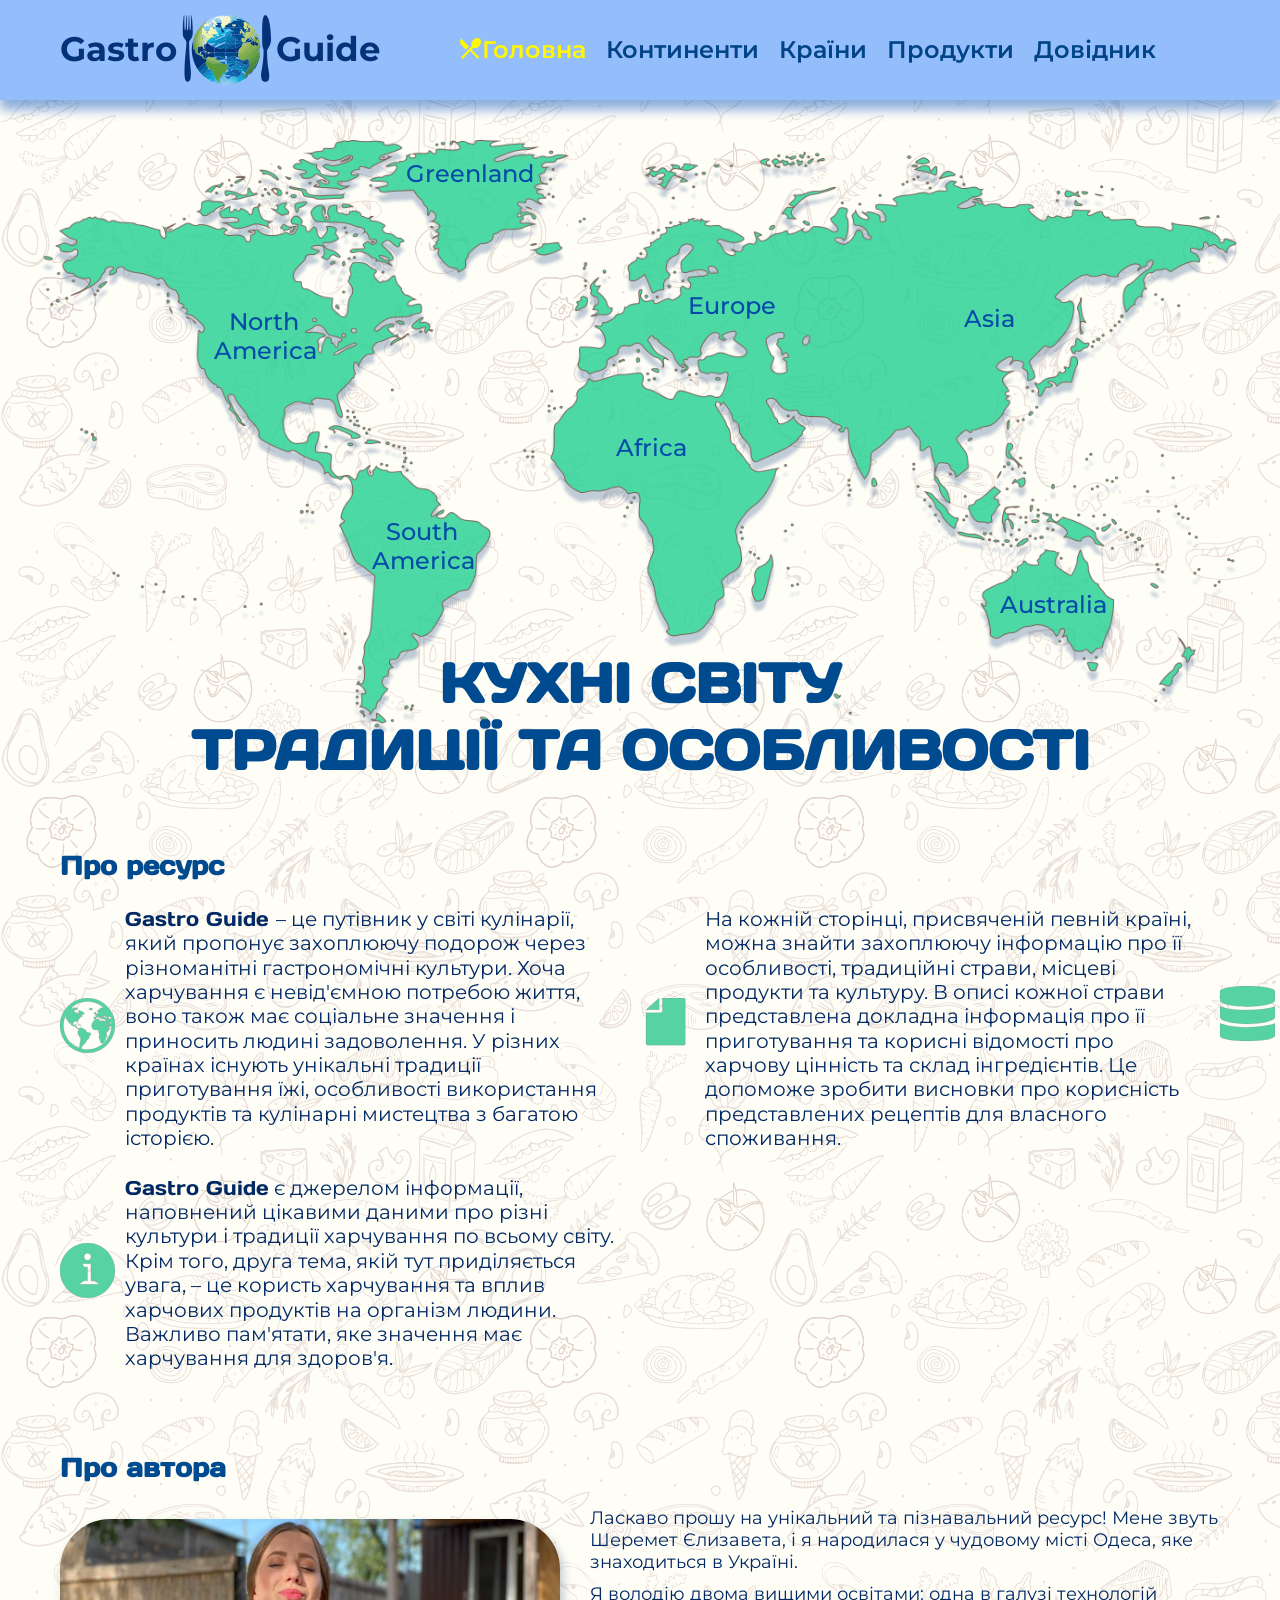
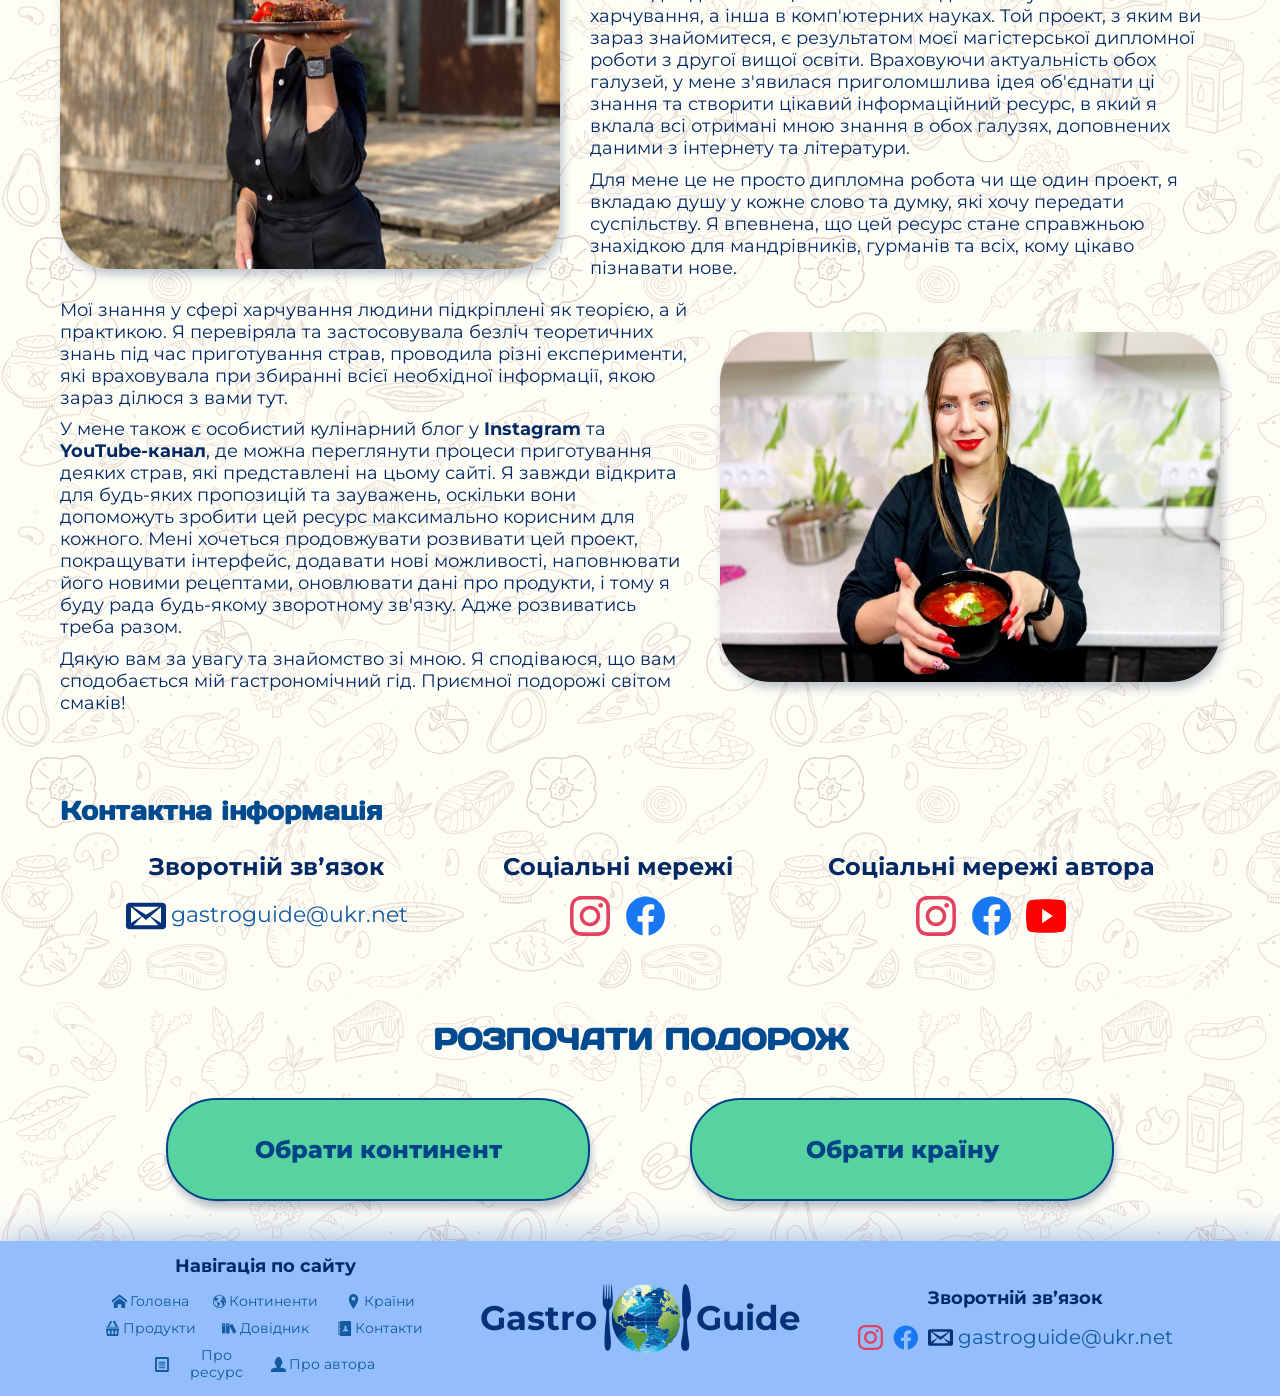
==== commit 801fc276: "recipe" ====
--- a/index.html
+++ b/index.html
@@ -1 +1 @@
-<!doctype html><html lang="uk"><head><meta charset="UTF-8"><meta http-equiv="X-UA-Compatible" content="IE=edge"><meta name="viewport" content="width=device-width,initial-scale=1"><link rel="preconnect" href="https://fonts.googleapis.com"><link rel="preconnect" href="https://fonts.gstatic.com" crossorigin><link href="https://fonts.googleapis.com/css2?family=Montserrat:wght@400;500;600;700;800;900&display=swap" rel="stylesheet"><link rel="icon" href="assets/favicon.png" type="image/png"><link rel="icon" href="assets/favicon.svg" type="image/svg"><title>Гастрономічний гід головна сторінка</title><script defer="defer" src="index.7e840006d63c5c84b265.js"></script><link href="main.1ceae4fc0f65082f8ee2.css" rel="stylesheet"></head><body><header class="header"><div class="bg__container"><div class="container header__container"><nav class="header__nav"><a class="header__nav--link-logo" href="index.html"><span>Gastro</span> <svg class="header__nav--link-logo-icon"><use href="assets/symbol-defs.svg#icon-logo"></use></svg> <span>Guide</span></a><ul class="nav__list"><li class="nav__list--item"><a href="./index.html" class="nav__list--link current">Головна</a></li><li class="nav__list--item"><a href="./pages/continents.html" class="nav__list--link">Континенти</a></li><li class="nav__list--item"><a href="./pages/countries.html" class="nav__list--link">Країни</a></li><li class="nav__list--item"><a href="./pages/products.html" class="nav__list--link">Продукти</a></li><li class="nav__list--item"><a href="./pages/manual.html" class="nav__list--link">Довідник</a></li></ul><button class="header__nav--button-menu js-open-btn"><svg class="header__nav--button-menu-icon"><use href="assets/symbol-defs.svg#icon-mobile-menu"></use></svg></button></nav></div></div><div class="mobile-menu js-mobile-menu"><div class="container mobile-menu__container"><button class="mobile-menu__btn-close js-close-btn"><svg class="mobile-menu__btn-close--icon"><use href="assets/symbol-defs.svg#icon-cancel"></use></svg></button><div><ul class="mobile-menu__nav--list"><li class="mobile-menu__nav--list-item"><a href="./index.html" class="mobile-menu__nav--list-link current">Головна</a></li><li class="mobile-menu__nav--list-item"><a href="./pages/continents.html" class="mobile-menu__nav--list-link">Континенти</a></li><li class="mobile-menu__nav--list-item"><a href="./pages/countries.html" class="mobile-menu__nav--list-link">Країни</a></li><li class="mobile-menu__nav--list-item"><a href="./pages/products.html" class="mobile-menu__nav--list-link">Продукти</a></li><li class="mobile-menu__nav--list-item"><a href="./pages/manual.html" class="mobile-menu__nav--list-link">Довідник</a></li></ul><ul class="mobile-menu__nav--list"><li class="mobile-menu__nav--list-item"><a href="./index.html#recource" class="mobile-menu__nav--list-link js-link">Про ресурс</a></li><li class="mobile-menu__nav--list-item"><a href="./index.html#author" class="mobile-menu__nav--list-link js-link">Про атвора</a></li><li class="mobile-menu__nav--list-item"><a href="./index.html#contacts" class="mobile-menu__nav--list-link js-link">Контакти</a></li></ul><h3 class="mobile-menu--contacts-title">Зворотній звʼязок</h3><ul class="mobile-menu__contacts--list"><li class="mobile-menu__contacts--item-mail"><svg class="mobile-menu__contacts--icon"><use href="assets/symbol-defs.svg#icon-mail"></use></svg> <a class="mobile-menu__contacts--link-mail" href="mailto:gastroguide@ukr.net">gastroguide@ukr.net</a></li><div class="mobile-menu__contacts--container"><li class="mobile-menu__contacts--item"><a class="mobile-menu__contacts--link-social" href="https://instagram.com/_gastroguide?igshid=NTc4MTIwNjQ2YQ=="><svg class="mobile-menu__contacts--icon-social mobile-menu__contacts--icon"><use href="assets/symbol-defs.svg#icon-insta"></use></svg></a></li><li class="mobile-menu__contacts--item"><a class="mobile-menu__contacts--link-social" href="#"><svg class="mobile-menu__contacts--icon-social mobile-menu__contacts--icon"><use href="assets/symbol-defs.svg#icon-fb"></use></svg></a></li></div></ul></div></div></div></header><main><section class="section hero"><div class="container hero__container"><a class="hero__link hero__link--greenland" href="./pages/continents/north-america.html">Greenland</a> <a class="hero__link hero__link--na" href="./pages/continents/north-america.html">North<br>America</a> <a class="hero__link hero__link--sa" href="./pages/continents/south-america.html">South<br>America</a> <a class="hero__link hero__link--africa" href="./pages/continents/africa.html">Africa</a> <a class="hero__link hero__link--europe" href="./pages/continents/europe.html">Europe</a> <a class="hero__link hero__link--asia" href="./pages/continents/asia.html">Asia</a> <a class="hero__link hero__link--au" href="./pages/continents/australia.html">Australia</a><h1 class="hero__title">КУХНІ СВІТУ<br>ТРАДИЦІЇ ТА ОСОБЛИВОСТІ</h1></div></section><section class="section about" id="recource"><div class="container about__container"><h2 class="about__title section__title">Про ресурс</h2><ul class="about__list"><li class="about__list--item"><div><svg class="about__list--icon"><use href="assets/symbol-defs.svg#icon-planet"></use></svg></div><p class="about__list--text"><span class="about__list--text-bold">Gastro Guide </span>– це путівник у світі кулінарії, який пропонує захоплюючу подорож через різноманітні гастрономічні культури. Хоча харчування є невід'ємною потребою життя, воно також має соціальне значення і приносить людині задоволення. У різних країнах існують унікальні традиції приготування їжі, особливості використання продуктів та кулінарні мистецтва з багатою історією.</p></li><li class="about__list--item"><div><svg class="about__list--icon"><use href="assets/symbol-defs.svg#icon-info"></use></svg></div><p class="about__list--text"><span class="about__list--text-bold">Gastro Guide</span> є джерелом інформації, наповнений цікавими даними про різні культури і традиції харчування по всьому світу. Крім того, друга тема, якій тут приділяється увага, – це користь харчування та вплив харчових продуктів на організм людини. Важливо пам'ятати, яке значення має харчування для здоров'я.</p></li><li class="about__list--item"><div><svg class="about__list--icon"><use href="assets/symbol-defs.svg#icon-pages"></use></svg></div><p class="about__list--text">На кожній сторінці, присвяченій певній країні, можна знайти захоплюючу інформацію про її особливості, традиційні страви, місцеві продукти та культуру. В описі кожної страви представлена докладна інформація про її приготування та корисні відомості про харчову цінність та склад інгредієнтів. Це допоможе зробити висновки про корисність представлених рецептів для власного споживання.</p></li><li class="about__list--item"><div><svg class="about__list--icon"><use href="assets/symbol-defs.svg#icon-data"></use></svg></div><p class="about__list--text">Додатково, на решті сторінок гастрономічного гіда представлена цінна інформація про макро- і мікроелементи, що містяться в продуктах, а також доступний повний хімічний склад деяких з найпопулярніших продуктів харчування. Важливо, що ці дані регулярно оновлюватимуться і доповнюватимуть у майбутньому.</p></li></ul></div></section><section class="section author"><div class="container author__container"><h2 class="section__title" id="author">Про автора</h2><ul class="author__list"><li class="authot__list-item"><p class="author__text">Ласкаво прошу на унікальний та пізнавальний ресурс! Мене звуть Шеремет Єлизавета, і я народилася у чудовому місті Одеса, яке знаходиться в Україні. <span class="author__text--paragraph">Я володію двома вищими освітами: одна в галузі технологій харчування, а інша в комп'ютерних науках. Той проект, з яким ви зараз знайомитеся, є результатом моєї магістерської дипломної роботи з другої вищої освіти. Враховуючи актуальність обох галузей, у мене з'явилася приголомшлива ідея об'єднати ці знання та створити цікавий інформаційний ресурс, в який я вклала всі отримані мною знання в обох галузях, доповнених даними з інтернету та літератури.</span> <span class="author__text--paragraph">Для мене це не просто дипломна робота чи ще один проект, я вкладаю душу у кожне слово та думку, які хочу передати суспільству. Я впевнена, що цей ресурс стане справжньою знахідкою для мандрівників, гурманів та всіх, кому цікаво пізнавати нове.</span></p><picture><source srcset="assets/author1-tablet.jpg" type="image/jpeg" media="(min-width:768px)"/><source srcset="assets/author1.jpg" type="image/jpeg" media="(max-width:767px)"/><img src="assets/author1.jpg" alt="Шеремет Єлизавета - автор сайту гастро гід" class="author__image"></picture></li><li class="authot__list-item"><p class="author__text">Мої знання у сфері харчування людини підкріплені як теорією, а й практикою. Я перевіряла та застосовувала безліч теоретичних знань під час приготування страв, проводила різні експерименти, які враховувала при збиранні всієї необхідної інформації, якою зараз ділюся з вами тут. <span class="author__text--paragraph">У мене також є особистий кулінарний блог у <a class="author__text--social-link" href="https://instagram.com/liza_gotovit?igshid=NTc4MTIwNjQ2YQ==" target="_blank">Instagram</a> та <a class="author__text--social-link" href="https://www.youtube.com/@user-oq6eh1kn3u" target="_blank">YouTube-канал</a>, де можна переглянути процеси приготування деяких страв, які представлені на цьому сайті. Я завжди відкрита для будь-яких пропозицій та зауважень, оскільки вони допоможуть зробити цей ресурс максимально корисним для кожного. Мені хочеться продовжувати розвивати цей проект, покращувати інтерфейс, додавати нові можливості, наповнювати його новими рецептами, оновлювати дані про продукти, і тому я буду рада будь-якому зворотному зв'язку. Адже розвиватись треба разом.</span> <span class="author__text--paragraph">Дякую вам за увагу та знайомство зі мною. Я сподіваюся, що вам сподобається мій гастрономічний гід. Приємної подорожі світом смаків!</span></p><picture><source srcset="assets/author2-tablet.jpg" type="image/jpeg" media="(min-width:768px)"/><source srcset="assets/author2.jpg" type="image/jpeg" media="(max-width:767px)"/><img src="assets/author2.jpg" alt="Авторка сайту Gastro Guide - Єлизавета Шеремет" class="author__image"></picture></li></ul></div></section><section class="section contacts" id="contacts"><div class="container contacts__container"><h2 class="section__title">Контактна інформація</h2><ul class="contacts__list"><li class="contacts__list--item"><ul class="contacts-social__list"><li class="contacts-social__item"><h3 class="contacts-social__title">Соціальні мережі</h3><ul class="social-links__list"><li class="social-links__item"><a href="https://instagram.com/_gastroguide?igshid=NTc4MTIwNjQ2YQ==" class="social-links__link" target="_blank"><svg class="social-links__link--icon"><use href="assets/symbol-defs.svg#icon-insta"></use></svg></a></li><li class="social-links__item"><a href="" class="social-links__link" target="_blank"><svg class="social-links__link--icon"><use href="assets/symbol-defs.svg#icon-fb"></use></svg></a></li></ul></li><li class="contacts-social__item"><h3 class="contacts-social__title">Соціальні мережі автора</h3><ul class="social-links__list"><li class="social-links__item"><a href="https://instagram.com/liza_gotovit?igshid=NTc4MTIwNjQ2YQ==" class="social-links__link" target="_blank"><svg class="social-links__link--icon"><use href="assets/symbol-defs.svg#icon-insta"></use></svg></a></li><li class="social-links__item"><a href="https://www.facebook.com/elizabethsheremet" class="social-links__link" target="_blank"><svg class="social-links__link--icon"><use href="assets/symbol-defs.svg#icon-fb"></use></svg></a></li><li class="social-links__item"><a href="https://www.youtube.com/@user-oq6eh1kn3u" class="social-links__link" target="_blank"><svg class="social-links__link--icon"><use href="assets/symbol-defs.svg#icon-youtube"></use></svg></a></li></ul></li></ul></li><li class="contacts__list--item"><h3 class="contacts__title--mail">Зворотній звʼязок</h3><a class="contacts__link--mail" href="mailto:gastroguide@ukr.net"><svg class="contacts__link--mail-icon"><use href="assets/symbol-defs.svg#icon-mail"></use></svg> gastroguide@ukr.net</a></li></ul></div></section><section class="section travel"><div class="container travel__container"><h2 class="section__title travel__title">Розпочати подорож</h2><ul class="travel__list"><li class="travel__item"><a href="./pages/continents.html" class="travel__link">Обрати континент</a></li><li class="travel__item"><a href="./pages/countries.html" class="travel__link">Обрати країну</a></li></ul></div></section></main><footer class="footer"><div class="bg__container"><div class="container footer__container"><div class="footer__nav--container"><h3 class="section__title footer__title">Навігація по сайту</h3><ul class="footer__nav--list"><li class="footer__nav--item"><a href="./index.html" class="footer__nav--link"><svg class="footer__nav--link-icon"><use href="assets/symbol-defs.svg#icon-home"></use></svg>Головна</a></li><li class="footer__nav--item"><a href="./pages/continents.html" class="footer__nav--link"><svg class="footer__nav--link-icon"><use href="assets/symbol-defs.svg#icon-continents"></use></svg>Континенти</a></li><li class="footer__nav--item"><a href="./pages/countries.html" class="footer__nav--link"><svg class="footer__nav--link-icon"><use href="assets/symbol-defs.svg#icon-country"></use></svg>Країни</a></li><li class="footer__nav--item"><a href="./pages/products.html" class="footer__nav--link"><svg class="footer__nav--link-icon"><use href="assets/symbol-defs.svg#icon-products"></use></svg>Продукти</a></li><li class="footer__nav--item"><a href="./pages/manual.html" class="footer__nav--link"><svg class="footer__nav--link-icon"><use href="assets/symbol-defs.svg#icon-manual"></use></svg>Довідник</a></li><li class="footer__nav--item"><a href="./index.html#contacts" class="footer__nav--link"><svg class="footer__nav--link-icon"><use href="assets/symbol-defs.svg#icon-contacts"></use></svg>Контакти</a></li><li class="footer__nav--item"><a href="./index.html#recource" class="footer__nav--link"><svg class="footer__nav--link-icon"><use href="assets/symbol-defs.svg#icon-about"></use></svg>Про ресурс</a></li><li class="footer__nav--item"><a href="./index.html#author" class="footer__nav--link"><svg class="footer__nav--link-icon"><use href="assets/symbol-defs.svg#icon-author"></use></svg>Про автора</a></li></ul></div><div class="footer__contscts--style-box"><div class="footer__contacts--container"><h3 class="section__title footer__title">Зворотній звʼязок</h3><ul class="footer__contacts--list"><li><a href="https://instagram.com/_gastroguide?igshid=NTc4MTIwNjQ2YQ==" class="footer__contacts--link"><svg class="footer__contacts--link-icon" target="_blank"><use href="assets/symbol-defs.svg#icon-insta"></use></svg></a></li><li><a href="" class="footer__contacts--link"><svg class="footer__contacts--link-icon" target="_blank"><use href="assets/symbol-defs.svg#icon-fb"></use></svg></a></li><li><a href="mailto:gastroguide@ukr.net" class="footer__contacts--link" target="_blank"><svg class="footer__contacts--link-icon"><use href="assets/symbol-defs.svg#icon-mail"></use></svg>gastroguide@ukr.net</a></li></ul></div><a class="header__nav--link-logo footer__logo" href="index.html"><span>Gastro</span> <svg class="header__nav--link-logo-icon"><use href="assets/symbol-defs.svg#icon-logo"></use></svg> <span>Guide</span></a></div></div></div></footer></body></html>+<!doctype html><html lang="uk"><head><meta charset="UTF-8"><meta http-equiv="X-UA-Compatible" content="IE=edge"><meta name="viewport" content="width=device-width,initial-scale=1"><link rel="preconnect" href="https://fonts.googleapis.com"><link rel="preconnect" href="https://fonts.gstatic.com" crossorigin><link href="https://fonts.googleapis.com/css2?family=Montserrat:wght@400;500;600;700;800;900&display=swap" rel="stylesheet"><link rel="icon" href="assets/favicon.png" type="image/png"><link rel="icon" href="assets/favicon.svg" type="image/svg"><title>Гастрономічний гід головна сторінка</title><script defer="defer" src="index.485b4064e27f7937c075.js"></script><link href="main.f99b4c43ff3c50fd5c42.css" rel="stylesheet"></head><body><header class="header"><div class="bg__container"><div class="container header__container"><nav class="header__nav"><a class="header__nav--link-logo" href="index.html"><span>Gastro</span> <svg class="header__nav--link-logo-icon"><use href="assets/symbol-defs.svg#icon-logo"></use></svg> <span>Guide</span></a><ul class="nav__list"><li class="nav__list--item"><a href="./index.html" class="nav__list--link current">Головна</a></li><li class="nav__list--item"><a href="./pages/continents.html" class="nav__list--link">Континенти</a></li><li class="nav__list--item"><a href="./pages/countries.html" class="nav__list--link">Країни</a></li><li class="nav__list--item"><a href="./pages/products.html" class="nav__list--link">Продукти</a></li><li class="nav__list--item"><a href="./pages/manual.html" class="nav__list--link">Довідник</a></li></ul><button class="header__nav--button-menu js-open-btn"><svg class="header__nav--button-menu-icon"><use href="assets/symbol-defs.svg#icon-mobile-menu"></use></svg></button></nav></div></div><div class="mobile-menu js-mobile-menu"><div class="container mobile-menu__container"><button class="mobile-menu__btn-close js-close-btn"><svg class="mobile-menu__btn-close--icon"><use href="assets/symbol-defs.svg#icon-cancel"></use></svg></button><div><ul class="mobile-menu__nav--list"><li class="mobile-menu__nav--list-item"><a href="./index.html" class="mobile-menu__nav--list-link current">Головна</a></li><li class="mobile-menu__nav--list-item"><a href="./pages/continents.html" class="mobile-menu__nav--list-link">Континенти</a></li><li class="mobile-menu__nav--list-item"><a href="./pages/countries.html" class="mobile-menu__nav--list-link">Країни</a></li><li class="mobile-menu__nav--list-item"><a href="./pages/products.html" class="mobile-menu__nav--list-link">Продукти</a></li><li class="mobile-menu__nav--list-item"><a href="./pages/manual.html" class="mobile-menu__nav--list-link">Довідник</a></li></ul><ul class="mobile-menu__nav--list"><li class="mobile-menu__nav--list-item"><a href="./index.html#recource" class="mobile-menu__nav--list-link js-link">Про ресурс</a></li><li class="mobile-menu__nav--list-item"><a href="./index.html#author" class="mobile-menu__nav--list-link js-link">Про атвора</a></li><li class="mobile-menu__nav--list-item"><a href="./index.html#contacts" class="mobile-menu__nav--list-link js-link">Контакти</a></li></ul><h3 class="mobile-menu--contacts-title">Зворотній звʼязок</h3><ul class="mobile-menu__contacts--list"><li class="mobile-menu__contacts--item-mail"><svg class="mobile-menu__contacts--icon"><use href="assets/symbol-defs.svg#icon-mail"></use></svg> <a class="mobile-menu__contacts--link-mail" href="mailto:gastroguide@ukr.net">gastroguide@ukr.net</a></li><div class="mobile-menu__contacts--container"><li class="mobile-menu__contacts--item"><a class="mobile-menu__contacts--link-social" href="https://instagram.com/_gastroguide?igshid=NTc4MTIwNjQ2YQ=="><svg class="mobile-menu__contacts--icon-social mobile-menu__contacts--icon"><use href="assets/symbol-defs.svg#icon-insta"></use></svg></a></li><li class="mobile-menu__contacts--item"><a class="mobile-menu__contacts--link-social" href="#"><svg class="mobile-menu__contacts--icon-social mobile-menu__contacts--icon"><use href="assets/symbol-defs.svg#icon-fb"></use></svg></a></li></div></ul></div></div></div></header><main><section class="section hero"><div class="container hero__container"><a class="hero__link hero__link--greenland" href="./pages/continents/north-america.html">Greenland</a> <a class="hero__link hero__link--na" href="./pages/continents/north-america.html">North<br>America</a> <a class="hero__link hero__link--sa" href="./pages/continents/south-america.html">South<br>America</a> <a class="hero__link hero__link--africa" href="./pages/continents/africa.html">Africa</a> <a class="hero__link hero__link--europe" href="./pages/continents/europe.html">Europe</a> <a class="hero__link hero__link--asia" href="./pages/continents/asia.html">Asia</a> <a class="hero__link hero__link--au" href="./pages/continents/australia.html">Australia</a><h1 class="hero__title">КУХНІ СВІТУ<br>ТРАДИЦІЇ ТА ОСОБЛИВОСТІ</h1></div></section><section class="section about" id="recource"><div class="container about__container"><h2 class="about__title section__title">Про ресурс</h2><ul class="about__list"><li class="about__list--item"><div><svg class="about__list--icon"><use href="assets/symbol-defs.svg#icon-planet"></use></svg></div><p class="about__list--text"><span class="about__list--text-bold">Gastro Guide </span>– це путівник у світі кулінарії, який пропонує захоплюючу подорож через різноманітні гастрономічні культури. Хоча харчування є невід'ємною потребою життя, воно також має соціальне значення і приносить людині задоволення. У різних країнах існують унікальні традиції приготування їжі, особливості використання продуктів та кулінарні мистецтва з багатою історією.</p></li><li class="about__list--item"><div><svg class="about__list--icon"><use href="assets/symbol-defs.svg#icon-info"></use></svg></div><p class="about__list--text"><span class="about__list--text-bold">Gastro Guide</span> є джерелом інформації, наповнений цікавими даними про різні культури і традиції харчування по всьому світу. Крім того, друга тема, якій тут приділяється увага, – це користь харчування та вплив харчових продуктів на організм людини. Важливо пам'ятати, яке значення має харчування для здоров'я.</p></li><li class="about__list--item"><div><svg class="about__list--icon"><use href="assets/symbol-defs.svg#icon-pages"></use></svg></div><p class="about__list--text">На кожній сторінці, присвяченій певній країні, можна знайти захоплюючу інформацію про її особливості, традиційні страви, місцеві продукти та культуру. В описі кожної страви представлена докладна інформація про її приготування та корисні відомості про харчову цінність та склад інгредієнтів. Це допоможе зробити висновки про корисність представлених рецептів для власного споживання.</p></li><li class="about__list--item"><div><svg class="about__list--icon"><use href="assets/symbol-defs.svg#icon-data"></use></svg></div><p class="about__list--text">Додатково, на решті сторінок гастрономічного гіда представлена цінна інформація про макро- і мікроелементи, що містяться в продуктах, а також доступний повний хімічний склад деяких з найпопулярніших продуктів харчування. Важливо, що ці дані регулярно оновлюватимуться і доповнюватимуть у майбутньому.</p></li></ul></div></section><section class="section author"><div class="container author__container"><h2 class="section__title" id="author">Про автора</h2><ul class="author__list"><li class="authot__list-item"><p class="author__text">Ласкаво прошу на унікальний та пізнавальний ресурс! Мене звуть Шеремет Єлизавета, і я народилася у чудовому місті Одеса, яке знаходиться в Україні. <span class="author__text--paragraph">Я володію двома вищими освітами: одна в галузі технологій харчування, а інша в комп'ютерних науках. Той проект, з яким ви зараз знайомитеся, є результатом моєї магістерської дипломної роботи з другої вищої освіти. Враховуючи актуальність обох галузей, у мене з'явилася приголомшлива ідея об'єднати ці знання та створити цікавий інформаційний ресурс, в який я вклала всі отримані мною знання в обох галузях, доповнених даними з інтернету та літератури.</span> <span class="author__text--paragraph">Для мене це не просто дипломна робота чи ще один проект, я вкладаю душу у кожне слово та думку, які хочу передати суспільству. Я впевнена, що цей ресурс стане справжньою знахідкою для мандрівників, гурманів та всіх, кому цікаво пізнавати нове.</span></p><picture><source srcset="assets/author1-tablet.jpg" type="image/jpeg" media="(min-width:768px)"/><source srcset="assets/author1.jpg" type="image/jpeg" media="(max-width:767px)"/><img src="assets/author1.jpg" alt="Шеремет Єлизавета - автор сайту гастро гід" class="author__image"></picture></li><li class="authot__list-item"><p class="author__text">Мої знання у сфері харчування людини підкріплені як теорією, а й практикою. Я перевіряла та застосовувала безліч теоретичних знань під час приготування страв, проводила різні експерименти, які враховувала при збиранні всієї необхідної інформації, якою зараз ділюся з вами тут. <span class="author__text--paragraph">У мене також є особистий кулінарний блог у <a class="author__text--social-link" href="https://instagram.com/liza_gotovit?igshid=NTc4MTIwNjQ2YQ==" target="_blank">Instagram</a> та <a class="author__text--social-link" href="https://www.youtube.com/@user-oq6eh1kn3u" target="_blank">YouTube-канал</a>, де можна переглянути процеси приготування деяких страв, які представлені на цьому сайті. Я завжди відкрита для будь-яких пропозицій та зауважень, оскільки вони допоможуть зробити цей ресурс максимально корисним для кожного. Мені хочеться продовжувати розвивати цей проект, покращувати інтерфейс, додавати нові можливості, наповнювати його новими рецептами, оновлювати дані про продукти, і тому я буду рада будь-якому зворотному зв'язку. Адже розвиватись треба разом.</span> <span class="author__text--paragraph">Дякую вам за увагу та знайомство зі мною. Я сподіваюся, що вам сподобається мій гастрономічний гід. Приємної подорожі світом смаків!</span></p><picture><source srcset="assets/author2-tablet.jpg" type="image/jpeg" media="(min-width:768px)"/><source srcset="assets/author2.jpg" type="image/jpeg" media="(max-width:767px)"/><img src="assets/author2.jpg" alt="Авторка сайту Gastro Guide - Єлизавета Шеремет" class="author__image"></picture></li></ul></div></section><section class="section contacts" id="contacts"><div class="container contacts__container"><h2 class="section__title">Контактна інформація</h2><ul class="contacts__list"><li class="contacts__list--item"><ul class="contacts-social__list"><li class="contacts-social__item"><h3 class="contacts-social__title">Соціальні мережі</h3><ul class="social-links__list"><li class="social-links__item"><a href="https://instagram.com/_gastroguide?igshid=NTc4MTIwNjQ2YQ==" class="social-links__link" target="_blank"><svg class="social-links__link--icon"><use href="assets/symbol-defs.svg#icon-insta"></use></svg></a></li><li class="social-links__item"><a href="" class="social-links__link" target="_blank"><svg class="social-links__link--icon"><use href="assets/symbol-defs.svg#icon-fb"></use></svg></a></li></ul></li><li class="contacts-social__item"><h3 class="contacts-social__title">Соціальні мережі автора</h3><ul class="social-links__list"><li class="social-links__item"><a href="https://instagram.com/liza_gotovit?igshid=NTc4MTIwNjQ2YQ==" class="social-links__link" target="_blank"><svg class="social-links__link--icon"><use href="assets/symbol-defs.svg#icon-insta"></use></svg></a></li><li class="social-links__item"><a href="https://www.facebook.com/elizabethsheremet" class="social-links__link" target="_blank"><svg class="social-links__link--icon"><use href="assets/symbol-defs.svg#icon-fb"></use></svg></a></li><li class="social-links__item"><a href="https://www.youtube.com/@user-oq6eh1kn3u" class="social-links__link" target="_blank"><svg class="social-links__link--icon"><use href="assets/symbol-defs.svg#icon-youtube"></use></svg></a></li></ul></li></ul></li><li class="contacts__list--item"><h3 class="contacts__title--mail">Зворотній звʼязок</h3><a class="contacts__link--mail" href="mailto:gastroguide@ukr.net"><svg class="contacts__link--mail-icon"><use href="assets/symbol-defs.svg#icon-mail"></use></svg> gastroguide@ukr.net</a></li></ul></div></section><section class="section travel"><div class="container travel__container"><h2 class="section__title travel__title">Розпочати подорож</h2><ul class="travel__list"><li class="travel__item"><a href="./pages/continents.html" class="travel__link">Обрати континент</a></li><li class="travel__item"><a href="./pages/countries.html" class="travel__link">Обрати країну</a></li></ul></div></section></main><footer class="footer"><div class="bg__container"><div class="container footer__container"><div class="footer__nav--container"><h3 class="section__title footer__title">Навігація по сайту</h3><ul class="footer__nav--list"><li class="footer__nav--item"><a href="./index.html" class="footer__nav--link"><svg class="footer__nav--link-icon"><use href="assets/symbol-defs.svg#icon-home"></use></svg>Головна</a></li><li class="footer__nav--item"><a href="./pages/continents.html" class="footer__nav--link"><svg class="footer__nav--link-icon"><use href="assets/symbol-defs.svg#icon-continents"></use></svg>Континенти</a></li><li class="footer__nav--item"><a href="./pages/countries.html" class="footer__nav--link"><svg class="footer__nav--link-icon"><use href="assets/symbol-defs.svg#icon-country"></use></svg>Країни</a></li><li class="footer__nav--item"><a href="./pages/products.html" class="footer__nav--link"><svg class="footer__nav--link-icon"><use href="assets/symbol-defs.svg#icon-products"></use></svg>Продукти</a></li><li class="footer__nav--item"><a href="./pages/manual.html" class="footer__nav--link"><svg class="footer__nav--link-icon"><use href="assets/symbol-defs.svg#icon-manual"></use></svg>Довідник</a></li><li class="footer__nav--item"><a href="./index.html#contacts" class="footer__nav--link"><svg class="footer__nav--link-icon"><use href="assets/symbol-defs.svg#icon-contacts"></use></svg>Контакти</a></li><li class="footer__nav--item"><a href="./index.html#recource" class="footer__nav--link"><svg class="footer__nav--link-icon"><use href="assets/symbol-defs.svg#icon-about"></use></svg>Про ресурс</a></li><li class="footer__nav--item"><a href="./index.html#author" class="footer__nav--link"><svg class="footer__nav--link-icon"><use href="assets/symbol-defs.svg#icon-author"></use></svg>Про автора</a></li></ul></div><div class="footer__contscts--style-box"><div class="footer__contacts--container"><h3 class="section__title footer__title">Зворотній звʼязок</h3><ul class="footer__contacts--list"><li><a href="https://instagram.com/_gastroguide?igshid=NTc4MTIwNjQ2YQ==" class="footer__contacts--link"><svg class="footer__contacts--link-icon" target="_blank"><use href="assets/symbol-defs.svg#icon-insta"></use></svg></a></li><li><a href="" class="footer__contacts--link"><svg class="footer__contacts--link-icon" target="_blank"><use href="assets/symbol-defs.svg#icon-fb"></use></svg></a></li><li><a href="mailto:gastroguide@ukr.net" class="footer__contacts--link" target="_blank"><svg class="footer__contacts--link-icon"><use href="assets/symbol-defs.svg#icon-mail"></use></svg>gastroguide@ukr.net</a></li></ul></div><a class="header__nav--link-logo footer__logo" href="index.html"><span>Gastro</span> <svg class="header__nav--link-logo-icon"><use href="assets/symbol-defs.svg#icon-logo"></use></svg> <span>Guide</span></a></div></div></div></footer></body></html>
--- a/main.f99b4c43ff3c50fd5c42.css
+++ b/main.f99b4c43ff3c50fd5c42.css
@@ -0,0 +1,351 @@
+/*! normalize.css v8.0.1 | MIT License | github.com/necolas/normalize.css */
+
+/* Document
+   ========================================================================== */
+
+/**
+ * 1. Correct the line height in all browsers.
+ * 2. Prevent adjustments of font size after orientation changes in iOS.
+ */
+
+html {
+  line-height: 1.15; /* 1 */
+  -webkit-text-size-adjust: 100%; /* 2 */
+}
+
+/* Sections
+   ========================================================================== */
+
+/**
+ * Remove the margin in all browsers.
+ */
+
+body {
+  margin: 0;
+}
+
+/**
+ * Render the `main` element consistently in IE.
+ */
+
+main {
+  display: block;
+}
+
+/**
+ * Correct the font size and margin on `h1` elements within `section` and
+ * `article` contexts in Chrome, Firefox, and Safari.
+ */
+
+h1 {
+  font-size: 2em;
+  margin: 0.67em 0;
+}
+
+/* Grouping content
+   ========================================================================== */
+
+/**
+ * 1. Add the correct box sizing in Firefox.
+ * 2. Show the overflow in Edge and IE.
+ */
+
+hr {
+  box-sizing: content-box; /* 1 */
+  height: 0; /* 1 */
+  overflow: visible; /* 2 */
+}
+
+/**
+ * 1. Correct the inheritance and scaling of font size in all browsers.
+ * 2. Correct the odd `em` font sizing in all browsers.
+ */
+
+pre {
+  font-family: monospace, monospace; /* 1 */
+  font-size: 1em; /* 2 */
+}
+
+/* Text-level semantics
+   ========================================================================== */
+
+/**
+ * Remove the gray background on active links in IE 10.
+ */
+
+a {
+  background-color: transparent;
+}
+
+/**
+ * 1. Remove the bottom border in Chrome 57-
+ * 2. Add the correct text decoration in Chrome, Edge, IE, Opera, and Safari.
+ */
+
+abbr[title] {
+  border-bottom: none; /* 1 */
+  text-decoration: underline; /* 2 */
+  text-decoration: underline dotted; /* 2 */
+}
+
+/**
+ * Add the correct font weight in Chrome, Edge, and Safari.
+ */
+
+b,
+strong {
+  font-weight: bolder;
+}
+
+/**
+ * 1. Correct the inheritance and scaling of font size in all browsers.
+ * 2. Correct the odd `em` font sizing in all browsers.
+ */
+
+code,
+kbd,
+samp {
+  font-family: monospace, monospace; /* 1 */
+  font-size: 1em; /* 2 */
+}
+
+/**
+ * Add the correct font size in all browsers.
+ */
+
+small {
+  font-size: 80%;
+}
+
+/**
+ * Prevent `sub` and `sup` elements from affecting the line height in
+ * all browsers.
+ */
+
+sub,
+sup {
+  font-size: 75%;
+  line-height: 0;
+  position: relative;
+  vertical-align: baseline;
+}
+
+sub {
+  bottom: -0.25em;
+}
+
+sup {
+  top: -0.5em;
+}
+
+/* Embedded content
+   ========================================================================== */
+
+/**
+ * Remove the border on images inside links in IE 10.
+ */
+
+img {
+  border-style: none;
+}
+
+/* Forms
+   ========================================================================== */
+
+/**
+ * 1. Change the font styles in all browsers.
+ * 2. Remove the margin in Firefox and Safari.
+ */
+
+button,
+input,
+optgroup,
+select,
+textarea {
+  font-family: inherit; /* 1 */
+  font-size: 100%; /* 1 */
+  line-height: 1.15; /* 1 */
+  margin: 0; /* 2 */
+}
+
+/**
+ * Show the overflow in IE.
+ * 1. Show the overflow in Edge.
+ */
+
+button,
+input { /* 1 */
+  overflow: visible;
+}
+
+/**
+ * Remove the inheritance of text transform in Edge, Firefox, and IE.
+ * 1. Remove the inheritance of text transform in Firefox.
+ */
+
+button,
+select { /* 1 */
+  text-transform: none;
+}
+
+/**
+ * Correct the inability to style clickable types in iOS and Safari.
+ */
+
+button,
+[type="button"],
+[type="reset"],
+[type="submit"] {
+  -webkit-appearance: button;
+}
+
+/**
+ * Remove the inner border and padding in Firefox.
+ */
+
+button::-moz-focus-inner,
+[type="button"]::-moz-focus-inner,
+[type="reset"]::-moz-focus-inner,
+[type="submit"]::-moz-focus-inner {
+  border-style: none;
+  padding: 0;
+}
+
+/**
+ * Restore the focus styles unset by the previous rule.
+ */
+
+button:-moz-focusring,
+[type="button"]:-moz-focusring,
+[type="reset"]:-moz-focusring,
+[type="submit"]:-moz-focusring {
+  outline: 1px dotted ButtonText;
+}
+
+/**
+ * Correct the padding in Firefox.
+ */
+
+fieldset {
+  padding: 0.35em 0.75em 0.625em;
+}
+
+/**
+ * 1. Correct the text wrapping in Edge and IE.
+ * 2. Correct the color inheritance from `fieldset` elements in IE.
+ * 3. Remove the padding so developers are not caught out when they zero out
+ *    `fieldset` elements in all browsers.
+ */
+
+legend {
+  box-sizing: border-box; /* 1 */
+  color: inherit; /* 2 */
+  display: table; /* 1 */
+  max-width: 100%; /* 1 */
+  padding: 0; /* 3 */
+  white-space: normal; /* 1 */
+}
+
+/**
+ * Add the correct vertical alignment in Chrome, Firefox, and Opera.
+ */
+
+progress {
+  vertical-align: baseline;
+}
+
+/**
+ * Remove the default vertical scrollbar in IE 10+.
+ */
+
+textarea {
+  overflow: auto;
+}
+
+/**
+ * 1. Add the correct box sizing in IE 10.
+ * 2. Remove the padding in IE 10.
+ */
+
+[type="checkbox"],
+[type="radio"] {
+  box-sizing: border-box; /* 1 */
+  padding: 0; /* 2 */
+}
+
+/**
+ * Correct the cursor style of increment and decrement buttons in Chrome.
+ */
+
+[type="number"]::-webkit-inner-spin-button,
+[type="number"]::-webkit-outer-spin-button {
+  height: auto;
+}
+
+/**
+ * 1. Correct the odd appearance in Chrome and Safari.
+ * 2. Correct the outline style in Safari.
+ */
+
+[type="search"] {
+  -webkit-appearance: textfield; /* 1 */
+  outline-offset: -2px; /* 2 */
+}
+
+/**
+ * Remove the inner padding in Chrome and Safari on macOS.
+ */
+
+[type="search"]::-webkit-search-decoration {
+  -webkit-appearance: none;
+}
+
+/**
+ * 1. Correct the inability to style clickable types in iOS and Safari.
+ * 2. Change font properties to `inherit` in Safari.
+ */
+
+::-webkit-file-upload-button {
+  -webkit-appearance: button; /* 1 */
+  font: inherit; /* 2 */
+}
+
+/* Interactive
+   ========================================================================== */
+
+/*
+ * Add the correct display in Edge, IE 10+, and Firefox.
+ */
+
+details {
+  display: block;
+}
+
+/*
+ * Add the correct display in all browsers.
+ */
+
+summary {
+  display: list-item;
+}
+
+/* Misc
+   ========================================================================== */
+
+/**
+ * Add the correct display in IE 10+.
+ */
+
+template {
+  display: none;
+}
+
+/**
+ * Add the correct display in IE 10.
+ */
+
+[hidden] {
+  display: none;
+}
+
+:root{--color-primary-text: #022964;--color-links-header: #004487;--color-home-title: #004A8F;--color-primary-titles: #043278;--color-titles-section: #004A8F;--color-hover-text: #FFF801;--color-hover-current-link: #F03C03;--color-icons-buttons-home: #57D2A1;--color-text-footer-mail: #115BA0;--color-icons: rgba(4, 50, 120, 1);--color-world-map: rgba(31, 208, 146, 0.80);--color-hero-links: #034ba9;--color-shadow: rgba(3, 33, 77, 0.25);--color-shadow-recipe: rgba(3, 32, 77, 0.08);--color-recipe-titles: #F03C03;--color-bg-countries: rgba(3, 33, 77, 0.5);--color-border-btn: #00A7F6;--color-background-btn: rgba(0, 167, 246, 0.85);--background-color-primary: rgba(245, 242, 142, 0.07);--background-color-header-footer: rgba(18, 110, 249, 0.45);--background-color-mob-menu: rgba(18, 111, 250, 0.25);--box-shadow-color-header-footer: rgba(6, 78, 187, 0.45);--font-family-primary: "Montserrat", sans-serif;--font-family-titles: "DaysOne", sans-serif}body{font-family:"Montserrat", sans-serif;font-family:var(--font-family-primary);color:#022964;color:var(--color-primary-text);font-size:16px;font-weight:400;line-height:1.22;background-image:url(assets/food-fon.png);background-color:rgba(245, 242, 142, 0.07);background-color:var(--background-color-primary);background-size:375px 290px}a{-webkit-text-decoration:none;text-decoration:none}button{border:0;background-color:rgba(0,0,0,0);padding:0;margin:0}ul{margin:0;padding:0;list-style:none}h1,h2,h3,h4,h5,h6,p{margin:0}img{display:block}.section__title{font-family:"DaysOne", sans-serif;font-family:var(--font-family-titles);font-size:18px;color:#004A8F;color:var(--color-titles-section);margin-bottom:15px}.section{width:100%;margin:0 auto;padding:20px 0px}.container{padding:0px 10px;margin:0 auto}@media screen and (min-width: 480px){body{background-size:480px 370px}.section{width:480px}}@media screen and (min-width: 768px){body{background-size:768px 520px;font-size:17px}.section__title{font-size:24px;margin-bottom:20px}.section{width:768px;padding:30px 0px}.container{width:738px;padding:0px 15px}}@media screen and (min-width: 1000px){.section{width:1000px;padding:35px 0px}.section__title{font-size:26px;margin-bottom:25px}.container{width:960px;padding:0px 20px}}@media screen and (min-width: 1200px){body{font-size:20px}.section{width:1200px;padding:40px 0px}.container{width:1160px}}@media screen and (min-width: 1440px){body{font-size:22px}.section{width:1440px;padding:50px 0px}.section__title{font-size:30px;margin-bottom:30px}.container{width:1390px;padding:0px 25px}}@font-face{font-family:"DaysOne";src:url(fonts/DaysOne-Regular.woff)}@font-face{font-family:"Montserrat";src:url(fonts/Montserrat-Regular.ttf),url(fonts/Montserrat-Bold.ttf),url(fonts/Montserrat-SemiBold.ttf),url(fonts/Montserrat-Medium.ttf),url(fonts/Montserrat-ExtraBold.ttf),url(fonts/Montserrat-Black.ttf)}.header{background-color:#fff;z-index:100;width:100%;box-shadow:0px 10px 10px 0px rgba(6, 78, 187, 0.45);box-shadow:0px 10px 10px 0px var(--box-shadow-color-header-footer)}.nav__list{display:none}.bg__container{width:100%;padding:15px 0px;background-color:rgba(18, 110, 249, 0.45);background-color:var(--background-color-header-footer)}.header__nav{display:flex;justify-content:space-between;align-items:center}.header__nav--link-logo{display:flex;align-items:center;width:230px;color:#043278;color:var(--color-primary-titles);font-size:24px;font-weight:700}.header__nav--link-logo-icon{width:75px;height:50px}.header__nav--button-menu{width:55px;height:45px}.header__nav--button-menu-icon{width:55px;height:45px}.mobile-menu__container{display:flex;flex-direction:row-reverse;justify-content:space-between;align-items:flex-start;max-width:290px;height:100%;padding-left:20px;padding-right:20px;background-color:rgba(18, 111, 250, 0.25);background-color:var(--background-color-mob-menu)}.mobile-menu__btn-close{width:40px;height:25px;margin-top:15px;color:rgba(4, 50, 120, 1);color:var(--color-icons)}.mobile-menu__btn-close:hover,.mobile-menu__btn-close:focus{color:#FFF801;color:var(--color-hover-text);transition:color 250ms cubic-bezier(0.4, 0, 0.2, 1)}.mobile-menu__btn-close--icon{width:45px;height:25px;fill:currentColor}.mobile-menu__nav--list{display:flex;flex-direction:column;gap:12px;margin-top:50px;font-size:22px;font-weight:600}.mobile-menu__nav--list-link{color:#004487;color:var(--color-links-header)}.mobile-menu__nav--list-link:hover,.mobile-menu__nav--list-link:focus{color:#FFF801;color:var(--color-hover-text)}.mobile-menu--contacts-title{margin-top:50px;margin-bottom:15px;color:#043278;color:var(--color-primary-titles)}.mobile-menu__contacts--list{display:flex;flex-direction:column;gap:10px;align-items:flex-start}.mobile-menu__contacts--icon{height:30px;width:30px}.mobile-menu__contacts--container{display:flex;justify-content:center;align-items:center;gap:15px}.mobile-menu__contacts--item-mail{display:flex;justify-content:center;align-items:center;gap:5px}.mobile-menu__contacts--link-mail{color:#115BA0;color:var(--color-text-footer-mail)}.mobile-menu__contacts--link-social{display:block;width:30px;height:30px;display:flex;justify-content:center;align-items:center}.mobile-menu__nav--list-item{position:relative}.mobile-menu{position:fixed;top:0;left:-100%;z-index:100;overflow-y:scroll;width:320px;height:100%;background-color:#fff;transition:left .7s ease-in-out}.mobile-menu.is-open{left:0}@media screen and (min-width: 768px){.header__nav--link-logo{width:280px;font-size:32px}.header__nav--link-logo-icon{width:95px;height:60px}.header__nav--button-menu{width:80px;height:60px}.header__nav--button-menu-icon{width:80px;height:60px}}@media screen and (min-width: 1000px){.mobile-menu{display:none}.header__nav--button-menu{display:none}.header__nav{justify-content:start;gap:60px}.nav__list{display:flex;justify-content:center;align-items:center;gap:15px;font-size:20px;font-weight:600}.nav__list--link{color:#004487;color:var(--color-links-header);display:flex;justify-content:center;align-items:center}.nav__list--link:hover,.nav__list--link:focus{color:#FFF801;color:var(--color-hover-text);transition:color 250ms cubic-bezier(0.4, 0, 0.2, 1)}.nav__list--item{position:relative}}@media screen and (min-width: 1200px){.header__nav{gap:80px}.nav__list{gap:20px;font-size:24px}.header__nav--link-logo{width:320px;font-size:34px}.header__nav--link-logo-icon{width:105px;height:70px}}@media screen and (min-width: 1440px){.header__nav{gap:90px}.nav__list{gap:25px;font-size:28px}.header__nav--link-logo{width:360px;font-size:36px}.header__nav--link-logo-icon{width:135px;height:85px}}.hero__container{position:relative;height:250px;padding-top:0;background-image:url(assets/map-mob.png);background-repeat:no-repeat;background-size:100% 230px}.hero__title{font-family:"DaysOne", sans-serif;font-family:var(--font-family-titles);font-size:22px;text-align:center;text-transform:uppercase;color:#004A8F;color:var(--color-home-title);padding-top:200px}.hero__link{position:absolute;top:0;left:0;display:block;text-align:center;max-width:50px;font-size:8px;font-weight:500;color:#034ba9;color:var(--color-hero-links)}.hero__link:hover,.hero__link:focus{color:#FFF801;color:var(--color-hover-text);transition:color 250ms cubic-bezier(0.4, 0, 0.2, 1)}.hero__link--greenland{top:3.3%;left:29.5%}.hero__link--na{top:24%;left:14%}.hero__link--sa{top:54.3%;left:27.1%}.hero__link--africa{top:42.5%;left:48%}.hero__link--europe{top:21%;left:55%}.hero__link--asia{top:23%;left:78%}.hero__link--au{top:65.7%;left:78.2%}@media screen and (min-width: 410px){.hero__link{font-size:10px}}@media screen and (min-width: 768px){.hero__container{height:415px;background-image:url(assets/world-map-tablet.png);background-size:100% 390px}.hero__title{font-size:38px;padding-top:330px}.hero__link{font-size:16px;max-width:70px}.hero__link--greenland{top:3.4%;left:30%}.hero__link--na{top:25%;left:14%}.hero__link--sa{top:58%;left:27.7%}.hero__link--africa{top:44.2%;left:48%}.hero__link--europe{top:22.1%;left:55.5%}.hero__link--asia{top:26%;left:77%}.hero__link--au{top:68.8%;left:79.3%}}@media screen and (min-width: 1000px){.hero__container{height:560px;background-size:100% 530px}.hero__title{font-size:50px;padding-top:450px}.hero__link{font-size:22px;max-width:90px}.hero__link--greenland{top:3%}.hero__link--na{top:25.3%}.hero__link--sa{top:58.3%;left:27.2%}.hero__link--africa{top:46%}.hero__link--europe{top:22%;left:55%}.hero__link--asia{top:26%}.hero__link--au{top:69.5%}}@media screen and (min-width: 1200px){.hero__container{height:630px;background-image:url(assets/world-map-desktop.png);background-size:100% 600px}.hero__title{font-size:55px;padding-top:510px}.hero__link{font-size:24px;max-width:100px}.hero__link--greenland{top:3%;left:30.5%}.hero__link--na{top:26.5%;left:14.5%}.hero__link--sa{top:59.8%;left:27.7%}.hero__link--africa{top:46.5%}.hero__link--europe{top:24%;left:54%}.hero__link--asia{top:26%}.hero__link--au{top:71.5%;left:80%}}@media screen and (min-width: 1440px){.hero__container{height:730px;background-size:100% 680px}.hero__title{font-size:72px;padding-top:570px}.hero__link{font-size:26px;max-width:110px}.hero__link--greenland{top:3%;left:31%}.hero__link--na{top:26%}.hero__link--sa{top:58.5%;left:28%}.hero__link--africa{top:45%}.hero__link--europe{top:23.5%}.hero__link--asia{top:25.5%;left:78.5%}.hero__link--au{top:69.5%;left:80%}}.hero-continets{padding:0}.hero-continents__container{position:relative;padding:0;height:290px;background-image:url(assets/hero-continents-mobile.jpg);background-repeat:no-repeat;background-size:100% 290px}.hero-continents__title{text-transform:uppercase;text-align:center;display:flex;justify-content:center;align-items:center;padding-top:115px;width:100%;height:50px;color:#FFF801;color:var(--color-hover-text);background-color:rgba(1,24,60,.15);font-size:24px}@media screen and (min-width: 768px){.hero-continents__container{width:100%;height:410px;background-image:url(assets/hero-continents-tablet.jpg);background-size:100% 410px}.hero-continents__title{height:80px;font-size:42px;padding-top:165px}}@media screen and (min-width: 1000px){.hero-continents__container{height:520px;background-size:100% 520px}.hero-continents__title{height:85px;font-size:50px;padding-top:235px}}@media screen and (min-width: 1200px){.hero-continents__container{height:650px;background-image:url(assets/hero-continents-desktop.jpg);background-size:100% 650px}.hero-continents__title{height:100px;font-size:70px;padding-top:305px}}@media screen and (min-width: 1440px){.hero-continents__container{height:770px;background-size:100% 770px}.hero-continents__title{height:130px;font-size:85px;padding-top:360px}}.hero-country{padding:0}.hero-country__container{position:relative;padding:0;height:290px;background-repeat:no-repeat;background-size:100% 290px;display:flex;flex-direction:column;gap:5px;justify-content:center;align-items:center}.hero-country__title{color:#FFF801;color:var(--color-hover-text);font-family:"DaysOne", sans-serif;font-family:var(--font-family-titles);text-align:center}.hero-country__name{text-transform:uppercase;font-size:33px}.hero-country__capital{font-size:18px}.hero-country__list{display:flex;flex-direction:column;gap:10px;list-style:inside}.title-features{font-weight:700;list-style:none}@media screen and (min-width: 768px){.hero-country__container{height:410px;background-size:100% 410px}.hero-country__name{font-size:44px}.hero-country__capital{font-size:24px}.hero-country__list{gap:15px}}@media screen and (min-width: 1000px){.hero-country__container{height:520px;background-size:100% 520px}.hero-country__name{font-size:49px}.hero-country__capital{font-size:27px}}@media screen and (min-width: 1200px){.hero-country__container{height:650px;background-size:100% 650px}.hero-country__name{font-size:52px}.hero-country__capital{font-size:30px}.hero-country__list{gap:20px}}@media screen and (min-width: 1440px){.hero-country__container{height:770px;background-size:100% 770px}.hero-country__name{font-size:66px}.hero-country__capital{font-size:35px}.hero-country__list{gap:25px}}.hero-dish{padding:0}.hero-dish__container{position:relative;padding:0;height:290px;background-repeat:no-repeat;background-size:100% 290px;display:flex;flex-direction:column;gap:5px;justify-content:center;align-items:center}.hero-dish__title{color:#FFF801;color:var(--color-hover-text);font-family:"DaysOne", sans-serif;font-family:var(--font-family-titles);text-align:center;text-transform:uppercase;font-size:33px}.features-dish__list{display:flex;flex-direction:column;gap:10px;list-style:inside}.recipe__list{display:flex;flex-direction:column;gap:12px;padding:7px;font-family:"DaysOne", sans-serif;font-family:var(--font-family-titles);color:#F03C03;color:var(--color-recipe-titles)}.recipe__item{display:flex;justify-content:space-between;align-items:center}.recipe__image{width:100%;border-radius:25px}.technology__container,.nutritional__container,.recipe__container{padding:15px 10px;border-radius:25px;margin-top:15px;background:rgba(3, 32, 77, 0.08);background:var(--color-shadow-recipe);box-shadow:0px 4px 4px 0px rgba(3, 33, 77, 0.25);box-shadow:0px 4px 4px 0px var(--color-shadow);-webkit-backdrop-filter:blur(2.2px);backdrop-filter:blur(2.2px)}.recipe__container{padding:0}.technology__title{color:#F03C03;color:var(--color-recipe-titles);font-size:15px;font-family:"DaysOne", sans-serif;font-family:var(--font-family-titles)}.technology__list,.nutritional__list{display:flex;flex-direction:column;gap:10px;margin-top:10px;font-size:15px}.nutritional__title{font-weight:600}.nutritional__text{display:inline;margin-left:3px}.kcal__title{margin-top:15px}@media screen and (min-width: 768px){.hero-dish__container{height:410px;background-size:100% 410px}.hero-dish__title{font-size:44px}.features-dish__list{gap:15px}.recipe__container{display:flex;gap:15px;align-items:center}.recipe__list{justify-content:center}.recipe__image{width:390px;height:100%}.recipe__item{width:320px}.technology__list,.nutritional__list,.technology__title{font-size:16px}}@media screen and (min-width: 1000px){.hero-dish__container{height:520px;background-size:100% 520px}.hero-dish__title{font-size:49px}.features-dish__list{gap:20px}.recipe__container{gap:15px}.recipe__image{width:550px;height:100%}.recipe__item{width:380px}.technology__container,.nutritional__container{margin-top:25px}.technology__list,.nutritional__list,.technology__title{font-size:17px;gap:15px}}@media screen and (min-width: 1200px){.hero-dish__container{height:650px;background-size:100% 650px}.hero-dish__title{font-size:52px}.recipe__container{gap:20px}.recipe__image{width:670px}.recipe__item{width:455px}.technology__container,.nutritional__container{margin-top:30px}.technology__list,.nutritional__list,.technology__title{font-size:20px}}@media screen and (min-width: 1440px){.hero-dish__container{height:770px;background-size:100% 770px}.hero-dish__title{font-size:66px}.features-dish__list{gap:25px}.recipe__container{gap:25px}.recipe__image{width:860px}.recipe__item{width:485px}.technology__container,.nutritional__container{margin-top:40px}.technology__list,.nutritional__list,.technology__title{font-size:22px;gap:20px}}.hero-sa{padding:0}.hero-sa__container{padding:0;height:290px;background-image:linear-gradient(to right, rgba(0, 21, 52, 0.3), rgba(0, 21, 52, 0.3)),url(assets/hero-sa-mob.jpg);background-repeat:no-repeat;background-size:100% 290px}.continent__title-right{padding-top:100px;color:rgba(255,247,0,.75);text-align:right;font-size:15px;margin-right:20px}.continent__title-right--uppercase{display:block;text-transform:uppercase;margin-top:10px;margin-right:23px;font-size:26px;color:#FFF801;color:var(--color-hover-text)}.features__text{margin-top:15px}.features__locations--list{display:flex;flex-direction:column;gap:15px;margin-top:15px}.features__location--image{width:100%;margin-top:10px}.features__locations--item{position:relative}.features__locations--text{padding-left:26px}.features__locations--text::after{content:"";position:absolute;top:3px;left:0;width:20px;height:40px;background-size:cover;background-image:url(assets/chilie-icon.svg)}@media screen and (min-width: 768px){.hero-sa__container{width:100%;height:450px;background-image:linear-gradient(to right, rgba(0, 21, 52, 0.3), rgba(0, 21, 52, 0.3)),url(assets/hero-sa-tablet.jpg);background-size:100% 450px}.continent__title-right{padding-top:155px;font-size:28px;margin-right:28px}.continent__title-right--uppercase{margin-top:20px;margin-right:23px;font-size:50px}.features__locations--item{display:flex;justify-content:space-between;line-height:1.1}.features__location--image{width:160px;height:171px;-o-object-fit:cover;object-fit:cover;margin-top:0}}@media screen and (min-width: 1000px){.hero-sa__container{height:570px;background-size:100% 570px}.continent__title-right{padding-top:200px;font-size:36px;margin-right:50px}.continent__title-right--uppercase{margin-top:25px;margin-right:35px;font-size:58px}.features__location--image{width:230px;height:150px}}@media screen and (min-width: 1200px){.hero-sa__container{height:750px;background-image:linear-gradient(to right, rgba(0, 21, 52, 0.3), rgba(0, 21, 52, 0.3)),url(assets/hero-sa-desktop.jpg);background-size:100% 750px}.continent__title-right{padding-top:255px;font-size:44px;margin-right:55px}.continent__title-right--uppercase{margin-top:30px;margin-right:45px;font-size:78px}.features__location--image{width:260px;height:170px}}@media screen and (min-width: 1440px){.hero-sa__container{height:770px;background-size:100% 770px}.continent__title-right{padding-top:265px;font-size:50px;margin-right:65px}.continent__title-right--uppercase{margin-top:30px;margin-right:55px;font-size:90px}}.about__list{display:flex;flex-direction:column;align-items:center;gap:15px;font-size:15px;color:#022964;color:var(--color-primary-text)}.about__list--item{display:flex;justify-content:space-between;align-items:center;gap:10px}.about__list--icon{fill:#57D2A1;fill:var(--color-icons-buttons-home);stroke-width:.15px;stroke:rgba(132,109,109,.8);width:40px;height:40px}.about__list--text-bold{font-family:"DaysOne", sans-serif;font-family:var(--font-family-titles)}@media screen and (min-width: 410px){.about__list{font-size:16px}}@media screen and (min-width: 768px){.about__list{height:470px;font-size:16px;flex-direction:column;flex-wrap:wrap;gap:20px}.about__list--item{width:355px}.about__list--icon{width:45px;height:45px}}@media screen and (min-width: 1000px){.about__list{height:460px;font-size:18px;gap:20px}.about__list--item{width:460px}.about__list--icon{width:50px;height:50px}}@media screen and (min-width: 1200px){.about__list{font-size:20px;gap:25px;height:465px}.about__list--item{width:555px}.about__list--icon{width:55px;height:55px}}@media screen and (min-width: 1440px){.about__list{font-size:22px;gap:30px}.about__list--item{width:665px}.about__list--icon{width:60px;height:60px}}.continents__list{display:flex;flex-direction:column;gap:25px}.continents__link{display:flex;justify-content:center;align-items:center}.continents__link--icon{width:270px;height:270px;filter:drop-shadow(0px 5px 5px rgba(3, 33, 77, 0.25));filter:drop-shadow(0px 5px 5px var(--color-shadow))}.continents__item{display:flex;flex-direction:column;justify-content:space-around;align-items:center;height:600px;margin-top:15px}.continents__item--title{font-weight:700}.continent__list{list-style:inside url(assets/point.svg);display:flex;align-items:center;flex-direction:column;gap:5px}.continent__item{margin-left:15px;width:100%}.continent__link--button{display:flex;justify-content:center;align-items:center;width:240px;height:47px;text-align:center;color:#FFF801;color:var(--color-hover-text);border-radius:25px;border:1px solid #00A7F6;border:1px solid var(--color-border-btn);background:rgba(0, 167, 246, 0.85);background:var(--color-background-btn);box-shadow:2px 5px 5px 0px rgba(3, 33, 77, 0.25);box-shadow:2px 5px 5px 0px var(--color-shadow);font-family:"DaysOne", sans-serif;font-family:var(--font-family-titles);font-size:18px;transition:color 250ms cubic-bezier(0.4, 0, 0.2, 1), background-color 250ms cubic-bezier(0.4, 0, 0.2, 1), border-color 250ms cubic-bezier(0.4, 0, 0.2, 1)}.continent__link--button:hover,.continent__link--button:focus{border-color:#FFF801;border-color:var(--color-hover-text);background-color:#FFF801;background-color:var(--color-hover-text);color:#00A7F6;color:var(--color-border-btn)}@media screen and (min-width: 768px){.continents__list{flex-direction:row;flex-wrap:wrap;justify-content:center;align-items:flex-start}.continents__item{width:355px;height:620px;align-items:center}.continent__item{margin-left:0px}}@media screen and (min-width: 1000px){.continents__item{width:425px;height:600px}}@media screen and (min-width: 1200px){.continents__item{width:365px;height:720px}.continent__link--button{width:280px;height:55px;font-size:20px}}@media screen and (min-width: 1440px){.continents__item{width:425px;height:760px}}.author__list{display:flex;flex-direction:column;gap:10px}.author__text--paragraph{display:block;margin-top:10px}.author__image{display:block;width:100%;margin-top:10px;border-radius:25px;box-shadow:3px 6px 10px 0px rgba(3, 33, 77, 0.25);box-shadow:3px 6px 10px 0px var(--color-shadow)}.author__text--social-link{font-weight:700;color:#022964;color:var(--color-primary-text)}.author__text--social-link:hover,.author__text--social-link:focus{color:#F03C03;color:var(--color-hover-current-link);transition:color 250ms cubic-bezier(0.4, 0, 0.2, 1)}@media screen and (min-width: 1000px){.author__text{font-size:16px;width:530px}.author__list{gap:20px}.authot__list-item{display:flex;justify-content:space-between;align-items:center}.authot__list-item:first-child{flex-direction:row-reverse}.author__image{width:420px;height:300px;margin:0}}@media screen and (min-width: 1200px){.author__text{font-size:18px;width:630px}.author__image{width:500px;height:350px;border-radius:50px}}@media screen and (min-width: 1440px){.author__text{font-size:22px;width:800px;line-height:1.13}.author__image{width:570px;height:380px;-o-object-fit:cover;object-fit:cover}}.countriesSAlist{display:flex;flex-direction:column;gap:15px}.countriesSAlink{position:relative;display:block}.countriesSAimage{width:100%;height:255px;-o-object-fit:cover;object-fit:cover;border-radius:25px;box-shadow:3px 3px 5px 0px rgba(3, 33, 77, 0.25);box-shadow:3px 3px 5px 0px var(--color-shadow)}.countriesSAname{position:absolute;bottom:0;left:0;display:flex;justify-content:center;align-items:center;height:55px;width:100%;background-color:rgba(3, 33, 77, 0.5);background-color:var(--color-bg-countries);border-bottom-left-radius:25px;border-bottom-right-radius:25px;color:#fff801;font-family:"DaysOne", sans-serif;font-family:var(--font-family-titles);font-size:21px;text-transform:uppercase}@media screen and (min-width: 768px){.countriesSAlist{flex-direction:row;flex-wrap:wrap;gap:20px}.countriesSAimage{width:355px;height:245px;border-radius:30px}.countriesSAname{height:65px;border-bottom-left-radius:30px;border-bottom-right-radius:30px;font-size:24px}}@media screen and (min-width: 1000px){.countriesSAlist{gap:30px}.countriesSAimage{width:300px;height:205px}.countriesSAname{font-size:26px}}@media screen and (min-width: 1200px){.countriesSAlist{gap:35px}.countriesSAimage{width:363px;height:245px}.countriesSAname{font-size:28px}}@media screen and (min-width: 1440px){.countriesSAlist{gap:45px}.countriesSAimage{width:433px;height:285px}.countriesSAname{height:75px;font-size:31px}}.hero-country__dishes--list{display:flex;flex-direction:column;gap:15px}.hero-country__dishes--link{position:relative;display:block}.hero-country__dishes--img{width:100%;height:255px;-o-object-fit:cover;object-fit:cover;border-radius:25px;box-shadow:3px 3px 5px 0px rgba(3, 33, 77, 0.25);box-shadow:3px 3px 5px 0px var(--color-shadow)}.hero-country__dishes--name{position:absolute;bottom:0;left:0;display:flex;justify-content:center;align-items:center;height:55px;width:100%;background-color:rgba(3, 33, 77, 0.5);background-color:var(--color-bg-countries);border-bottom-left-radius:25px;border-bottom-right-radius:25px;color:#fff801;font-family:"DaysOne", sans-serif;font-family:var(--font-family-titles);font-size:21px;text-transform:uppercase}@media screen and (min-width: 768px){.hero-country__dishes--list{flex-direction:row;flex-wrap:wrap;gap:20px}.hero-country__dishes--img{width:355px;height:245px;border-radius:30px}.hero-country__dishes--name{height:65px;border-bottom-left-radius:30px;border-bottom-right-radius:30px;font-size:24px}}@media screen and (min-width: 1000px){.hero-country__dishes--list{gap:30px}.hero-country__dishes--img{width:300px;height:205px}.hero-country__dishes--name{font-size:26px}}@media screen and (min-width: 1200px){.hero-country__dishes--list{gap:35px}.hero-country__dishes--img{width:363px;height:245px}.hero-country__dishes--name{font-size:28px}}@media screen and (min-width: 1440px){.hero-country__dishes--list{gap:45px}.hero-country__dishes--img{width:433px;height:285px}.hero-country__dishes--name{height:75px;font-size:31px}}.contacts__list{display:flex;flex-direction:column;gap:15px}.contacts__link--mail{display:flex;justify-content:center;gap:5px;align-items:center;text-align:center;font-size:16px;margin-top:5px;color:#115BA0;color:var(--color-text-footer-mail)}.contacts__link--mail-icon,.social-links__link--icon{width:30px;height:30px}.contacts-social__title,.contacts__title--mail{text-align:center;font-size:16px}.social-links__list{display:flex;justify-content:center;gap:10px;margin-top:10px}.contacts-social__list{display:flex;justify-content:space-between}@media screen and (min-width: 768px){.contacts__list{margin-top:20px;flex-direction:row-reverse;justify-content:center;gap:25px}.contacts-social__list{justify-content:start;gap:25px}.contacts-social__title,.contacts__title--mail{font-size:18px}.contacts__link--mail{margin-top:15px;font-size:16px}}@media screen and (min-width: 1000px){.contacts__list{margin-top:25px;gap:65px}.contacts-social__list{gap:65px}.contacts-social__title,.contacts__title--mail{font-size:22px}.contacts__link--mail{font-size:20px}.contacts__link--mail-icon,.social-links__link--icon{width:40px;height:40px}.social-links__list,.contacts__link--mail{margin-top:15px}.social-links__list{gap:15px}}@media screen and (min-width: 1200px){.contacts__list{margin-top:25px;gap:95px}.contacts-social__list{gap:95px}.contacts-social__title,.contacts__title--mail{font-size:24px}.contacts__link--mail{font-size:22px}}@media screen and (min-width: 1440px){.contacts__list{margin-top:35px;gap:155px}.contacts-social__list{gap:155px}.contacts-social__title,.contacts__title--mail{font-size:28px}.contacts__link--mail{font-size:24px}}.travel__list{margin-top:20px;display:flex;justify-content:center;flex-direction:column;gap:15px;align-items:center}.travel__title{text-align:center;font-size:20px;text-transform:uppercase}.travel__link{display:block;width:250px;padding:20px;border:1px solid #004487;border:1px solid var(--color-links-header);color:#004487;color:var(--color-links-header);border-radius:30px;text-align:center;font-weight:800;font-size:18px;box-shadow:2px 7px 7px 0px rgba(3, 33, 77, 0.25);box-shadow:2px 7px 7px 0px var(--color-shadow);background-color:#57D2A1;background-color:var(--color-icons-buttons-home)}.travel__link:hover,.travel__link:focus{background-color:#004487;background-color:var(--color-links-header);color:#57D2A1;color:var(--color-icons-buttons-home);transition:color 250ms cubic-bezier(0.4, 0, 0.2, 1), background-color 250ms cubic-bezier(0.4, 0, 0.2, 1)}@media screen and (min-width: 768px){.travel__list{flex-direction:row;gap:40px;margin-top:25px}}@media screen and (min-width: 1000px){.travel__list{gap:80px;margin-top:30px}.travel__link{font-size:22px;width:270px;padding:25px;border-radius:40px;border:2px solid #004487;border:2px solid var(--color-links-header)}.travel__title{font-size:24px}}@media screen and (min-width: 1200px){.travel__list{gap:100px;margin-top:40px}.travel__link{font-size:24px;width:350px;padding:35px;border-radius:50px;border:2px solid #004487;border:2px solid var(--color-links-header)}.travel__title{font-size:30px}}@media screen and (min-width: 1440px){.travel__list{gap:140px;margin-top:45px}.travel__link{font-size:30px;width:390px;padding:45px;border-radius:60px;border:2px solid #004487;border:2px solid var(--color-links-header)}.travel__title{font-size:40px}}.footer{background-color:#fff;width:100%;box-shadow:4px 0px 35px 0px rgba(6, 78, 187, 0.45);box-shadow:4px 0px 35px 0px var(--box-shadow-color-header-footer)}.footer__container{display:flex;flex-direction:column;align-items:center;gap:25px}.footer__title{font-family:"Montserrat", sans-serif;font-family:var(--font-family-primary);font-size:18px;font-weight:700;text-align:center;color:#022964;color:var(--color-primary-text)}.footer__title{margin-bottom:15px}.footer__nav--list{display:flex;justify-content:center;flex-wrap:wrap;gap:10px;align-items:center}.footer__nav--link{display:flex;justify-content:center;align-items:center;gap:3px;width:105px;color:#115BA0;color:var(--color-text-footer-mail);font-size:14px;text-align:center;transition:color 250ms cubic-bezier(0.4, 0, 0.2, 1)}.footer__nav--link:hover,.footer__nav--link:focus{color:#FFF801;color:var(--color-hover-text)}.footer__nav--link-icon{width:15px;height:15px;fill:currentColor}.footer__contacts--link-icon{width:25px;height:25px}.footer__contacts--list{display:flex;align-items:center;justify-content:center;gap:10px}.footer__contacts--link{display:flex;justify-content:center;align-items:center;gap:5px;color:#115BA0;color:var(--color-text-footer-mail)}.footer__contscts--style-box{display:flex;flex-direction:column;align-items:center;justify-content:center;gap:25px}@media screen and (min-width: 768px){.footer__container{flex-direction:row;flex-wrap:wrap;justify-content:space-evenly;gap:25px}.footer__nav--container,.footer__contacts--container{width:350px}}@media screen and (min-width: 1200px){.footer__container{gap:15px;justify-content:center}.footer__nav--container,.footer__contacts--container{width:400px;display:flex;flex-direction:column;justify-content:center;align-items:center}.footer__contscts--style-box{flex-direction:row-reverse;align-items:center;gap:15px}.footer__nav--list{width:350px}}@media screen and (min-width: 1440px){.footer__container{gap:15px}.footer__nav--container,.footer__contacts--container{width:500px;display:flex;flex-direction:column;justify-content:center;align-items:center}.footer__nav--list{width:350px}.footer__title{margin-bottom:20px}}.current{color:#FFF801;color:var(--color-hover-text);padding-left:21px}.current::after{content:"";position:absolute;top:2px;left:0;width:20px;height:20px;background-size:cover;background-image:url(assets/icon-current.svg)}.current:hover,.current:focus{color:#F03C03;color:var(--color-hover-current-link);transition:color 250ms cubic-bezier(0.4, 0, 0.2, 1)}.current:hover::after,.current:focus::after{background-image:url(assets/current-hover-icon.svg);transition:background-image 250ms cubic-bezier(0.4, 0, 0.2, 1)}@media screen and (min-width: 1000px){.current{padding-left:21px}.current::after{content:"";position:absolute;top:1px;left:0;width:20px;height:20px}}@media screen and (min-width: 1200px){.current{padding-left:22px}.current::after{content:"";position:absolute;top:3px;left:0;width:21px;height:21px}}@media screen and (min-width: 1440px){.current{padding-left:26px}.current::after{content:"";position:absolute;top:3px;left:0;width:25px;height:25px}}
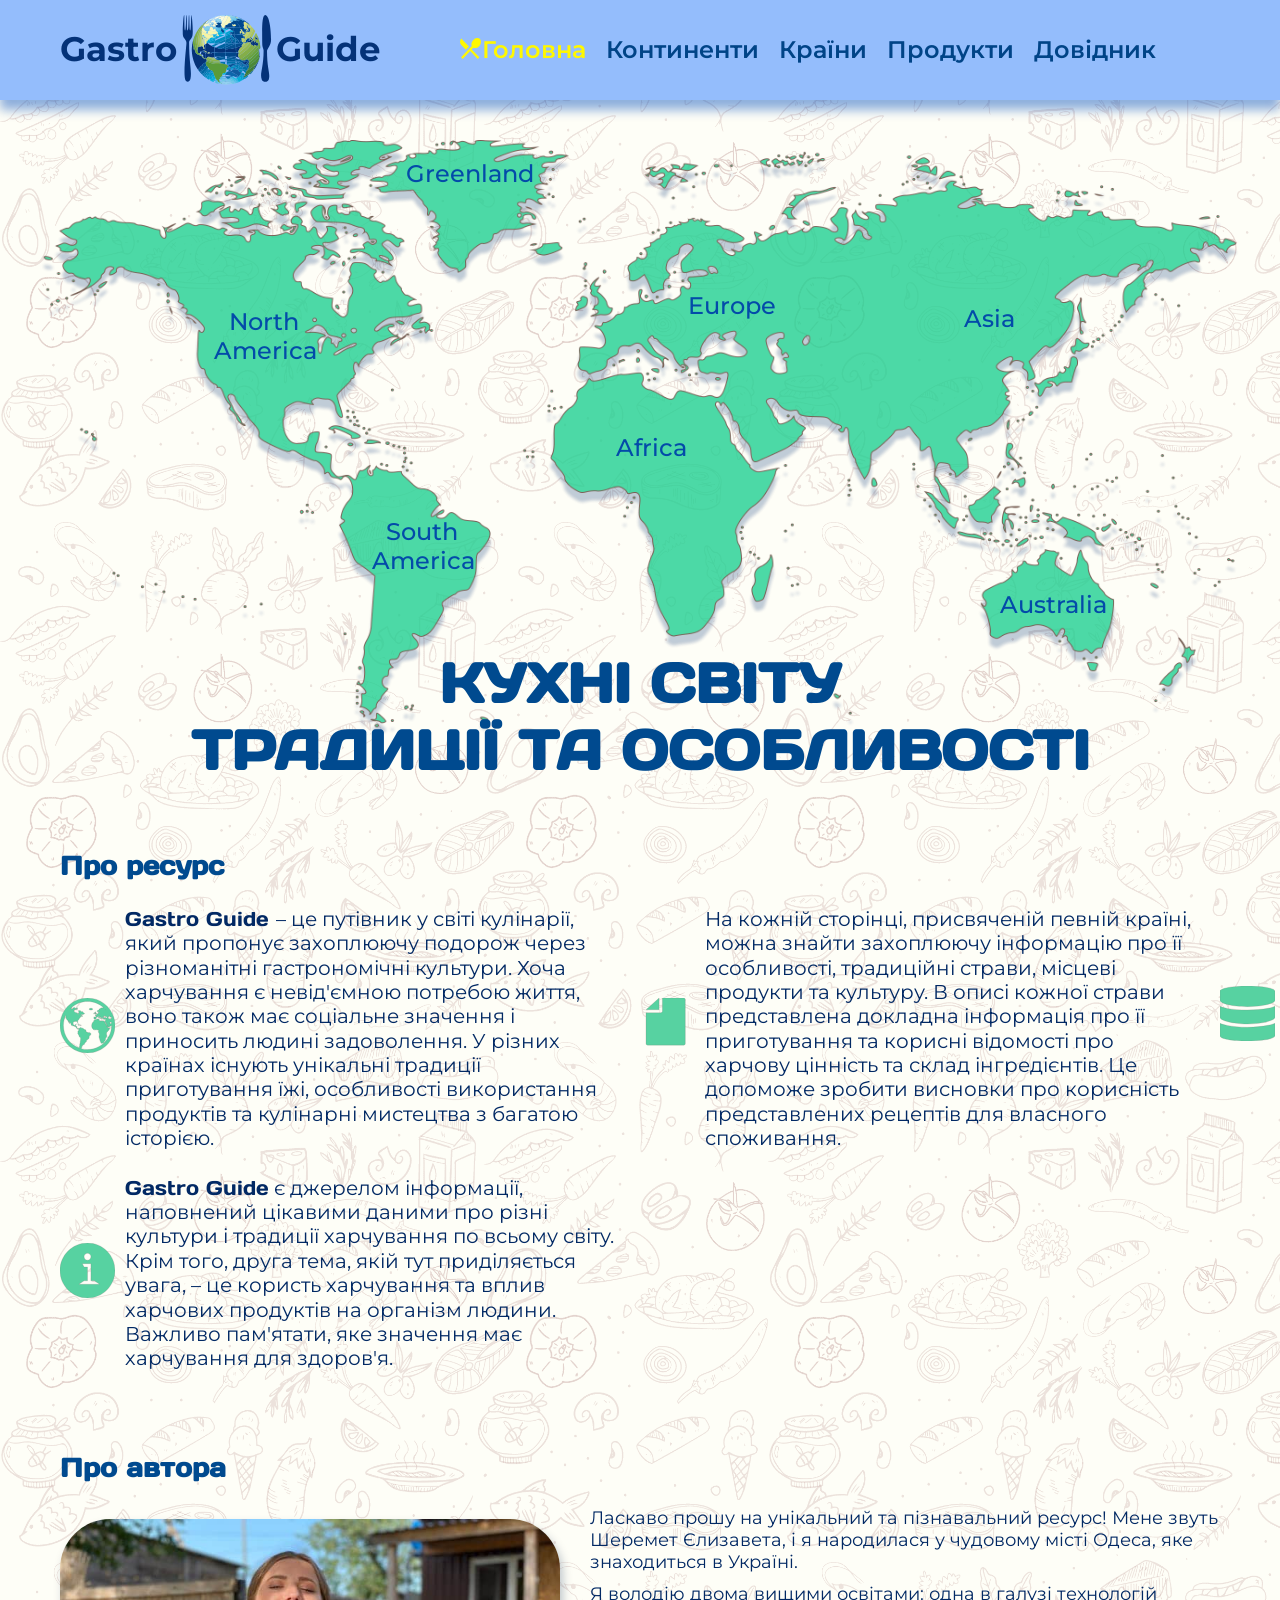
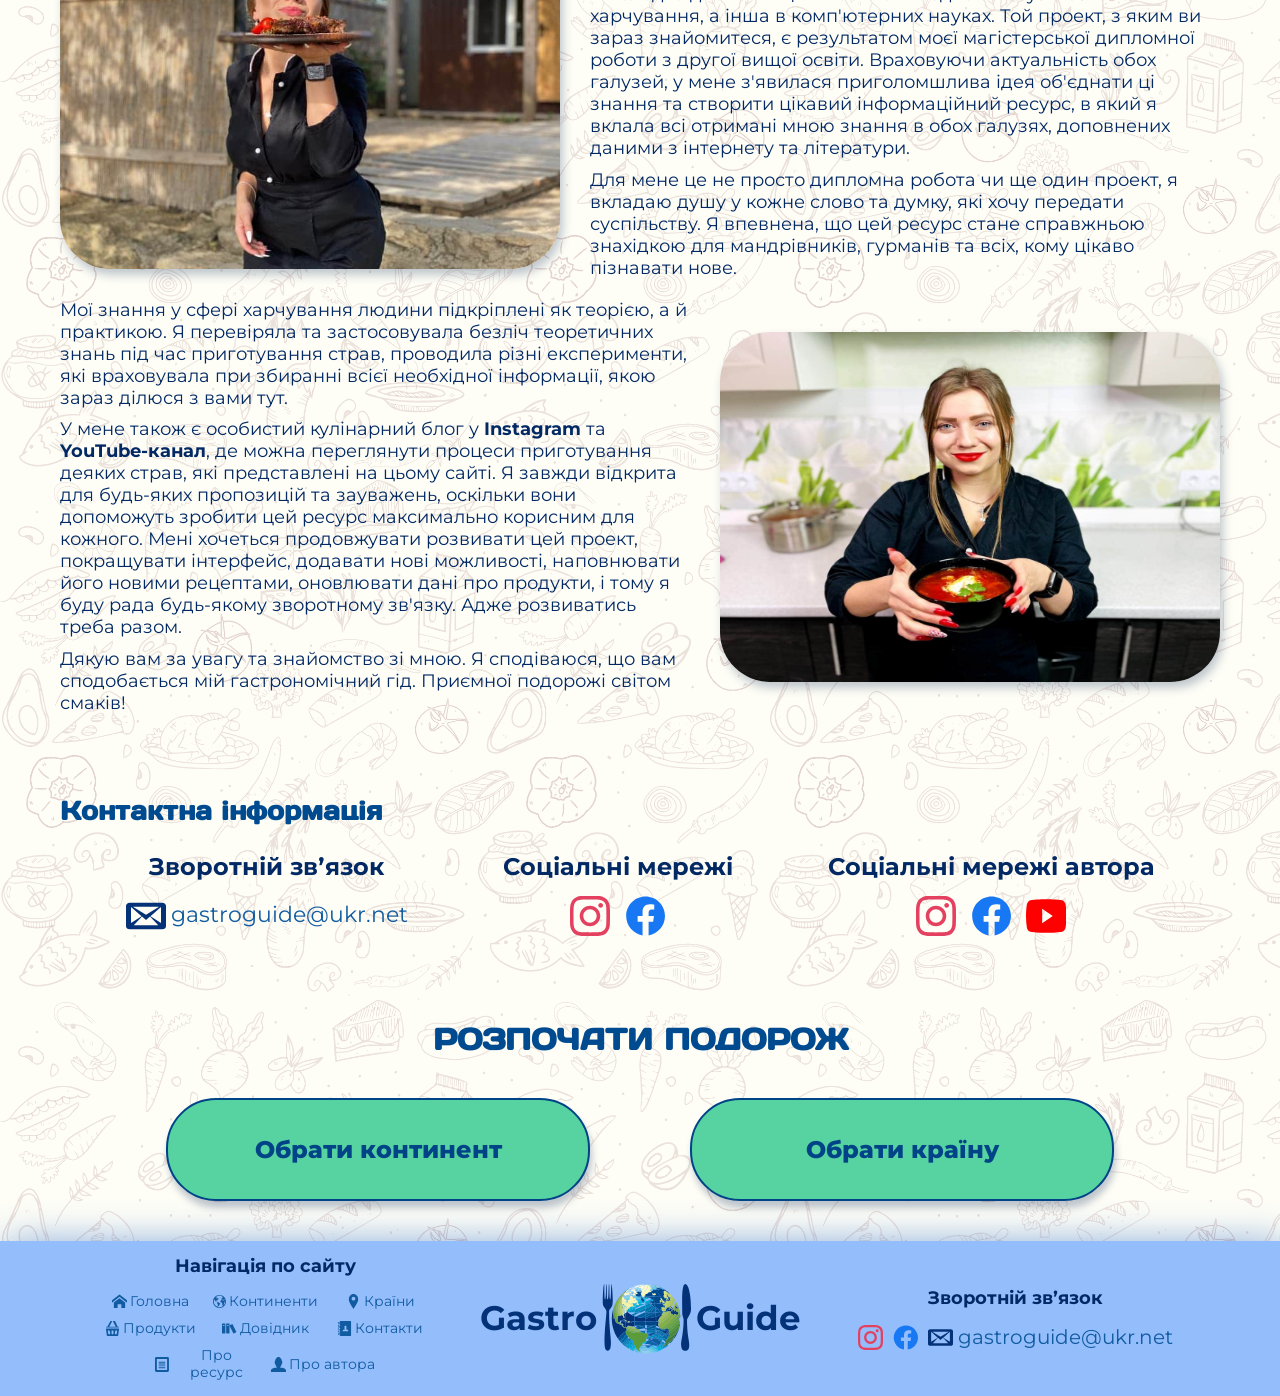
==== commit f55e3866: "fix fonts" ====
--- a/index.html
+++ b/index.html
@@ -1 +1 @@
-<!doctype html><html lang="uk"><head><meta charset="UTF-8"><meta http-equiv="X-UA-Compatible" content="IE=edge"><meta name="viewport" content="width=device-width,initial-scale=1"><link rel="preconnect" href="https://fonts.googleapis.com"><link rel="preconnect" href="https://fonts.gstatic.com" crossorigin><link href="https://fonts.googleapis.com/css2?family=Montserrat:wght@400;500;600;700;800;900&display=swap" rel="stylesheet"><link rel="icon" href="assets/favicon.png" type="image/png"><link rel="icon" href="assets/favicon.svg" type="image/svg"><title>Гастрономічний гід головна сторінка</title><script defer="defer" src="index.485b4064e27f7937c075.js"></script><link href="main.f99b4c43ff3c50fd5c42.css" rel="stylesheet"></head><body><header class="header"><div class="bg__container"><div class="container header__container"><nav class="header__nav"><a class="header__nav--link-logo" href="index.html"><span>Gastro</span> <svg class="header__nav--link-logo-icon"><use href="assets/symbol-defs.svg#icon-logo"></use></svg> <span>Guide</span></a><ul class="nav__list"><li class="nav__list--item"><a href="./index.html" class="nav__list--link current">Головна</a></li><li class="nav__list--item"><a href="./pages/continents.html" class="nav__list--link">Континенти</a></li><li class="nav__list--item"><a href="./pages/countries.html" class="nav__list--link">Країни</a></li><li class="nav__list--item"><a href="./pages/products.html" class="nav__list--link">Продукти</a></li><li class="nav__list--item"><a href="./pages/manual.html" class="nav__list--link">Довідник</a></li></ul><button class="header__nav--button-menu js-open-btn"><svg class="header__nav--button-menu-icon"><use href="assets/symbol-defs.svg#icon-mobile-menu"></use></svg></button></nav></div></div><div class="mobile-menu js-mobile-menu"><div class="container mobile-menu__container"><button class="mobile-menu__btn-close js-close-btn"><svg class="mobile-menu__btn-close--icon"><use href="assets/symbol-defs.svg#icon-cancel"></use></svg></button><div><ul class="mobile-menu__nav--list"><li class="mobile-menu__nav--list-item"><a href="./index.html" class="mobile-menu__nav--list-link current">Головна</a></li><li class="mobile-menu__nav--list-item"><a href="./pages/continents.html" class="mobile-menu__nav--list-link">Континенти</a></li><li class="mobile-menu__nav--list-item"><a href="./pages/countries.html" class="mobile-menu__nav--list-link">Країни</a></li><li class="mobile-menu__nav--list-item"><a href="./pages/products.html" class="mobile-menu__nav--list-link">Продукти</a></li><li class="mobile-menu__nav--list-item"><a href="./pages/manual.html" class="mobile-menu__nav--list-link">Довідник</a></li></ul><ul class="mobile-menu__nav--list"><li class="mobile-menu__nav--list-item"><a href="./index.html#recource" class="mobile-menu__nav--list-link js-link">Про ресурс</a></li><li class="mobile-menu__nav--list-item"><a href="./index.html#author" class="mobile-menu__nav--list-link js-link">Про атвора</a></li><li class="mobile-menu__nav--list-item"><a href="./index.html#contacts" class="mobile-menu__nav--list-link js-link">Контакти</a></li></ul><h3 class="mobile-menu--contacts-title">Зворотній звʼязок</h3><ul class="mobile-menu__contacts--list"><li class="mobile-menu__contacts--item-mail"><svg class="mobile-menu__contacts--icon"><use href="assets/symbol-defs.svg#icon-mail"></use></svg> <a class="mobile-menu__contacts--link-mail" href="mailto:gastroguide@ukr.net">gastroguide@ukr.net</a></li><div class="mobile-menu__contacts--container"><li class="mobile-menu__contacts--item"><a class="mobile-menu__contacts--link-social" href="https://instagram.com/_gastroguide?igshid=NTc4MTIwNjQ2YQ=="><svg class="mobile-menu__contacts--icon-social mobile-menu__contacts--icon"><use href="assets/symbol-defs.svg#icon-insta"></use></svg></a></li><li class="mobile-menu__contacts--item"><a class="mobile-menu__contacts--link-social" href="#"><svg class="mobile-menu__contacts--icon-social mobile-menu__contacts--icon"><use href="assets/symbol-defs.svg#icon-fb"></use></svg></a></li></div></ul></div></div></div></header><main><section class="section hero"><div class="container hero__container"><a class="hero__link hero__link--greenland" href="./pages/continents/north-america.html">Greenland</a> <a class="hero__link hero__link--na" href="./pages/continents/north-america.html">North<br>America</a> <a class="hero__link hero__link--sa" href="./pages/continents/south-america.html">South<br>America</a> <a class="hero__link hero__link--africa" href="./pages/continents/africa.html">Africa</a> <a class="hero__link hero__link--europe" href="./pages/continents/europe.html">Europe</a> <a class="hero__link hero__link--asia" href="./pages/continents/asia.html">Asia</a> <a class="hero__link hero__link--au" href="./pages/continents/australia.html">Australia</a><h1 class="hero__title">КУХНІ СВІТУ<br>ТРАДИЦІЇ ТА ОСОБЛИВОСТІ</h1></div></section><section class="section about" id="recource"><div class="container about__container"><h2 class="about__title section__title">Про ресурс</h2><ul class="about__list"><li class="about__list--item"><div><svg class="about__list--icon"><use href="assets/symbol-defs.svg#icon-planet"></use></svg></div><p class="about__list--text"><span class="about__list--text-bold">Gastro Guide </span>– це путівник у світі кулінарії, який пропонує захоплюючу подорож через різноманітні гастрономічні культури. Хоча харчування є невід'ємною потребою життя, воно також має соціальне значення і приносить людині задоволення. У різних країнах існують унікальні традиції приготування їжі, особливості використання продуктів та кулінарні мистецтва з багатою історією.</p></li><li class="about__list--item"><div><svg class="about__list--icon"><use href="assets/symbol-defs.svg#icon-info"></use></svg></div><p class="about__list--text"><span class="about__list--text-bold">Gastro Guide</span> є джерелом інформації, наповнений цікавими даними про різні культури і традиції харчування по всьому світу. Крім того, друга тема, якій тут приділяється увага, – це користь харчування та вплив харчових продуктів на організм людини. Важливо пам'ятати, яке значення має харчування для здоров'я.</p></li><li class="about__list--item"><div><svg class="about__list--icon"><use href="assets/symbol-defs.svg#icon-pages"></use></svg></div><p class="about__list--text">На кожній сторінці, присвяченій певній країні, можна знайти захоплюючу інформацію про її особливості, традиційні страви, місцеві продукти та культуру. В описі кожної страви представлена докладна інформація про її приготування та корисні відомості про харчову цінність та склад інгредієнтів. Це допоможе зробити висновки про корисність представлених рецептів для власного споживання.</p></li><li class="about__list--item"><div><svg class="about__list--icon"><use href="assets/symbol-defs.svg#icon-data"></use></svg></div><p class="about__list--text">Додатково, на решті сторінок гастрономічного гіда представлена цінна інформація про макро- і мікроелементи, що містяться в продуктах, а також доступний повний хімічний склад деяких з найпопулярніших продуктів харчування. Важливо, що ці дані регулярно оновлюватимуться і доповнюватимуть у майбутньому.</p></li></ul></div></section><section class="section author"><div class="container author__container"><h2 class="section__title" id="author">Про автора</h2><ul class="author__list"><li class="authot__list-item"><p class="author__text">Ласкаво прошу на унікальний та пізнавальний ресурс! Мене звуть Шеремет Єлизавета, і я народилася у чудовому місті Одеса, яке знаходиться в Україні. <span class="author__text--paragraph">Я володію двома вищими освітами: одна в галузі технологій харчування, а інша в комп'ютерних науках. Той проект, з яким ви зараз знайомитеся, є результатом моєї магістерської дипломної роботи з другої вищої освіти. Враховуючи актуальність обох галузей, у мене з'явилася приголомшлива ідея об'єднати ці знання та створити цікавий інформаційний ресурс, в який я вклала всі отримані мною знання в обох галузях, доповнених даними з інтернету та літератури.</span> <span class="author__text--paragraph">Для мене це не просто дипломна робота чи ще один проект, я вкладаю душу у кожне слово та думку, які хочу передати суспільству. Я впевнена, що цей ресурс стане справжньою знахідкою для мандрівників, гурманів та всіх, кому цікаво пізнавати нове.</span></p><picture><source srcset="assets/author1-tablet.jpg" type="image/jpeg" media="(min-width:768px)"/><source srcset="assets/author1.jpg" type="image/jpeg" media="(max-width:767px)"/><img src="assets/author1.jpg" alt="Шеремет Єлизавета - автор сайту гастро гід" class="author__image"></picture></li><li class="authot__list-item"><p class="author__text">Мої знання у сфері харчування людини підкріплені як теорією, а й практикою. Я перевіряла та застосовувала безліч теоретичних знань під час приготування страв, проводила різні експерименти, які враховувала при збиранні всієї необхідної інформації, якою зараз ділюся з вами тут. <span class="author__text--paragraph">У мене також є особистий кулінарний блог у <a class="author__text--social-link" href="https://instagram.com/liza_gotovit?igshid=NTc4MTIwNjQ2YQ==" target="_blank">Instagram</a> та <a class="author__text--social-link" href="https://www.youtube.com/@user-oq6eh1kn3u" target="_blank">YouTube-канал</a>, де можна переглянути процеси приготування деяких страв, які представлені на цьому сайті. Я завжди відкрита для будь-яких пропозицій та зауважень, оскільки вони допоможуть зробити цей ресурс максимально корисним для кожного. Мені хочеться продовжувати розвивати цей проект, покращувати інтерфейс, додавати нові можливості, наповнювати його новими рецептами, оновлювати дані про продукти, і тому я буду рада будь-якому зворотному зв'язку. Адже розвиватись треба разом.</span> <span class="author__text--paragraph">Дякую вам за увагу та знайомство зі мною. Я сподіваюся, що вам сподобається мій гастрономічний гід. Приємної подорожі світом смаків!</span></p><picture><source srcset="assets/author2-tablet.jpg" type="image/jpeg" media="(min-width:768px)"/><source srcset="assets/author2.jpg" type="image/jpeg" media="(max-width:767px)"/><img src="assets/author2.jpg" alt="Авторка сайту Gastro Guide - Єлизавета Шеремет" class="author__image"></picture></li></ul></div></section><section class="section contacts" id="contacts"><div class="container contacts__container"><h2 class="section__title">Контактна інформація</h2><ul class="contacts__list"><li class="contacts__list--item"><ul class="contacts-social__list"><li class="contacts-social__item"><h3 class="contacts-social__title">Соціальні мережі</h3><ul class="social-links__list"><li class="social-links__item"><a href="https://instagram.com/_gastroguide?igshid=NTc4MTIwNjQ2YQ==" class="social-links__link" target="_blank"><svg class="social-links__link--icon"><use href="assets/symbol-defs.svg#icon-insta"></use></svg></a></li><li class="social-links__item"><a href="" class="social-links__link" target="_blank"><svg class="social-links__link--icon"><use href="assets/symbol-defs.svg#icon-fb"></use></svg></a></li></ul></li><li class="contacts-social__item"><h3 class="contacts-social__title">Соціальні мережі автора</h3><ul class="social-links__list"><li class="social-links__item"><a href="https://instagram.com/liza_gotovit?igshid=NTc4MTIwNjQ2YQ==" class="social-links__link" target="_blank"><svg class="social-links__link--icon"><use href="assets/symbol-defs.svg#icon-insta"></use></svg></a></li><li class="social-links__item"><a href="https://www.facebook.com/elizabethsheremet" class="social-links__link" target="_blank"><svg class="social-links__link--icon"><use href="assets/symbol-defs.svg#icon-fb"></use></svg></a></li><li class="social-links__item"><a href="https://www.youtube.com/@user-oq6eh1kn3u" class="social-links__link" target="_blank"><svg class="social-links__link--icon"><use href="assets/symbol-defs.svg#icon-youtube"></use></svg></a></li></ul></li></ul></li><li class="contacts__list--item"><h3 class="contacts__title--mail">Зворотній звʼязок</h3><a class="contacts__link--mail" href="mailto:gastroguide@ukr.net"><svg class="contacts__link--mail-icon"><use href="assets/symbol-defs.svg#icon-mail"></use></svg> gastroguide@ukr.net</a></li></ul></div></section><section class="section travel"><div class="container travel__container"><h2 class="section__title travel__title">Розпочати подорож</h2><ul class="travel__list"><li class="travel__item"><a href="./pages/continents.html" class="travel__link">Обрати континент</a></li><li class="travel__item"><a href="./pages/countries.html" class="travel__link">Обрати країну</a></li></ul></div></section></main><footer class="footer"><div class="bg__container"><div class="container footer__container"><div class="footer__nav--container"><h3 class="section__title footer__title">Навігація по сайту</h3><ul class="footer__nav--list"><li class="footer__nav--item"><a href="./index.html" class="footer__nav--link"><svg class="footer__nav--link-icon"><use href="assets/symbol-defs.svg#icon-home"></use></svg>Головна</a></li><li class="footer__nav--item"><a href="./pages/continents.html" class="footer__nav--link"><svg class="footer__nav--link-icon"><use href="assets/symbol-defs.svg#icon-continents"></use></svg>Континенти</a></li><li class="footer__nav--item"><a href="./pages/countries.html" class="footer__nav--link"><svg class="footer__nav--link-icon"><use href="assets/symbol-defs.svg#icon-country"></use></svg>Країни</a></li><li class="footer__nav--item"><a href="./pages/products.html" class="footer__nav--link"><svg class="footer__nav--link-icon"><use href="assets/symbol-defs.svg#icon-products"></use></svg>Продукти</a></li><li class="footer__nav--item"><a href="./pages/manual.html" class="footer__nav--link"><svg class="footer__nav--link-icon"><use href="assets/symbol-defs.svg#icon-manual"></use></svg>Довідник</a></li><li class="footer__nav--item"><a href="./index.html#contacts" class="footer__nav--link"><svg class="footer__nav--link-icon"><use href="assets/symbol-defs.svg#icon-contacts"></use></svg>Контакти</a></li><li class="footer__nav--item"><a href="./index.html#recource" class="footer__nav--link"><svg class="footer__nav--link-icon"><use href="assets/symbol-defs.svg#icon-about"></use></svg>Про ресурс</a></li><li class="footer__nav--item"><a href="./index.html#author" class="footer__nav--link"><svg class="footer__nav--link-icon"><use href="assets/symbol-defs.svg#icon-author"></use></svg>Про автора</a></li></ul></div><div class="footer__contscts--style-box"><div class="footer__contacts--container"><h3 class="section__title footer__title">Зворотній звʼязок</h3><ul class="footer__contacts--list"><li><a href="https://instagram.com/_gastroguide?igshid=NTc4MTIwNjQ2YQ==" class="footer__contacts--link"><svg class="footer__contacts--link-icon" target="_blank"><use href="assets/symbol-defs.svg#icon-insta"></use></svg></a></li><li><a href="" class="footer__contacts--link"><svg class="footer__contacts--link-icon" target="_blank"><use href="assets/symbol-defs.svg#icon-fb"></use></svg></a></li><li><a href="mailto:gastroguide@ukr.net" class="footer__contacts--link" target="_blank"><svg class="footer__contacts--link-icon"><use href="assets/symbol-defs.svg#icon-mail"></use></svg>gastroguide@ukr.net</a></li></ul></div><a class="header__nav--link-logo footer__logo" href="index.html"><span>Gastro</span> <svg class="header__nav--link-logo-icon"><use href="assets/symbol-defs.svg#icon-logo"></use></svg> <span>Guide</span></a></div></div></div></footer></body></html>+<!doctype html><html lang="uk"><head><meta charset="UTF-8"><meta http-equiv="X-UA-Compatible" content="IE=edge"><meta name="viewport" content="width=device-width,initial-scale=1"><link rel="preconnect" href="https://fonts.googleapis.com"><link rel="preconnect" href="https://fonts.gstatic.com" crossorigin><link href="https://fonts.googleapis.com/css2?family=Montserrat:wght@400;500;600;700;800;900&display=swap" rel="stylesheet"><link rel="icon" href="assets/favicon.png" type="image/png"><link rel="icon" href="assets/favicon.svg" type="image/svg"><title>Гастрономічний гід головна сторінка</title><script defer="defer" src="index.485b4064e27f7937c075.js"></script><link href="main.d93d01d8d81ac248ac63.css" rel="stylesheet"></head><body><header class="header"><div class="bg__container"><div class="container header__container"><nav class="header__nav"><a class="header__nav--link-logo" href="index.html"><span>Gastro</span> <svg class="header__nav--link-logo-icon"><use href="assets/symbol-defs.svg#icon-logo"></use></svg> <span>Guide</span></a><ul class="nav__list"><li class="nav__list--item"><a href="./index.html" class="nav__list--link current">Головна</a></li><li class="nav__list--item"><a href="./pages/continents.html" class="nav__list--link">Континенти</a></li><li class="nav__list--item"><a href="./pages/countries.html" class="nav__list--link">Країни</a></li><li class="nav__list--item"><a href="./pages/products.html" class="nav__list--link">Продукти</a></li><li class="nav__list--item"><a href="./pages/manual.html" class="nav__list--link">Довідник</a></li></ul><button class="header__nav--button-menu js-open-btn"><svg class="header__nav--button-menu-icon"><use href="assets/symbol-defs.svg#icon-mobile-menu"></use></svg></button></nav></div></div><div class="mobile-menu js-mobile-menu"><div class="container mobile-menu__container"><button class="mobile-menu__btn-close js-close-btn"><svg class="mobile-menu__btn-close--icon"><use href="assets/symbol-defs.svg#icon-cancel"></use></svg></button><div><ul class="mobile-menu__nav--list"><li class="mobile-menu__nav--list-item"><a href="./index.html" class="mobile-menu__nav--list-link current">Головна</a></li><li class="mobile-menu__nav--list-item"><a href="./pages/continents.html" class="mobile-menu__nav--list-link">Континенти</a></li><li class="mobile-menu__nav--list-item"><a href="./pages/countries.html" class="mobile-menu__nav--list-link">Країни</a></li><li class="mobile-menu__nav--list-item"><a href="./pages/products.html" class="mobile-menu__nav--list-link">Продукти</a></li><li class="mobile-menu__nav--list-item"><a href="./pages/manual.html" class="mobile-menu__nav--list-link">Довідник</a></li></ul><ul class="mobile-menu__nav--list"><li class="mobile-menu__nav--list-item"><a href="./index.html#recource" class="mobile-menu__nav--list-link js-link">Про ресурс</a></li><li class="mobile-menu__nav--list-item"><a href="./index.html#author" class="mobile-menu__nav--list-link js-link">Про атвора</a></li><li class="mobile-menu__nav--list-item"><a href="./index.html#contacts" class="mobile-menu__nav--list-link js-link">Контакти</a></li></ul><h3 class="mobile-menu--contacts-title">Зворотній звʼязок</h3><ul class="mobile-menu__contacts--list"><li class="mobile-menu__contacts--item-mail"><svg class="mobile-menu__contacts--icon"><use href="assets/symbol-defs.svg#icon-mail"></use></svg> <a class="mobile-menu__contacts--link-mail" href="mailto:gastroguide@ukr.net">gastroguide@ukr.net</a></li><div class="mobile-menu__contacts--container"><li class="mobile-menu__contacts--item"><a class="mobile-menu__contacts--link-social" href="https://instagram.com/_gastroguide?igshid=NTc4MTIwNjQ2YQ=="><svg class="mobile-menu__contacts--icon-social mobile-menu__contacts--icon"><use href="assets/symbol-defs.svg#icon-insta"></use></svg></a></li><li class="mobile-menu__contacts--item"><a class="mobile-menu__contacts--link-social" href="#"><svg class="mobile-menu__contacts--icon-social mobile-menu__contacts--icon"><use href="assets/symbol-defs.svg#icon-fb"></use></svg></a></li></div></ul></div></div></div></header><main><section class="section hero"><div class="container hero__container"><a class="hero__link hero__link--greenland" href="./pages/continents/north-america.html">Greenland</a> <a class="hero__link hero__link--na" href="./pages/continents/north-america.html">North<br>America</a> <a class="hero__link hero__link--sa" href="./pages/continents/south-america.html">South<br>America</a> <a class="hero__link hero__link--africa" href="./pages/continents/africa.html">Africa</a> <a class="hero__link hero__link--europe" href="./pages/continents/europe.html">Europe</a> <a class="hero__link hero__link--asia" href="./pages/continents/asia.html">Asia</a> <a class="hero__link hero__link--au" href="./pages/continents/australia.html">Australia</a><h1 class="hero__title">КУХНІ СВІТУ<br>ТРАДИЦІЇ ТА ОСОБЛИВОСТІ</h1></div></section><section class="section about" id="recource"><div class="container about__container"><h2 class="about__title section__title">Про ресурс</h2><ul class="about__list"><li class="about__list--item"><div><svg class="about__list--icon"><use href="assets/symbol-defs.svg#icon-planet"></use></svg></div><p class="about__list--text"><span class="about__list--text-bold">Gastro Guide </span>– це путівник у світі кулінарії, який пропонує захоплюючу подорож через різноманітні гастрономічні культури. Хоча харчування є невід'ємною потребою життя, воно також має соціальне значення і приносить людині задоволення. У різних країнах існують унікальні традиції приготування їжі, особливості використання продуктів та кулінарні мистецтва з багатою історією.</p></li><li class="about__list--item"><div><svg class="about__list--icon"><use href="assets/symbol-defs.svg#icon-info"></use></svg></div><p class="about__list--text"><span class="about__list--text-bold">Gastro Guide</span> є джерелом інформації, наповнений цікавими даними про різні культури і традиції харчування по всьому світу. Крім того, друга тема, якій тут приділяється увага, – це користь харчування та вплив харчових продуктів на організм людини. Важливо пам'ятати, яке значення має харчування для здоров'я.</p></li><li class="about__list--item"><div><svg class="about__list--icon"><use href="assets/symbol-defs.svg#icon-pages"></use></svg></div><p class="about__list--text">На кожній сторінці, присвяченій певній країні, можна знайти захоплюючу інформацію про її особливості, традиційні страви, місцеві продукти та культуру. В описі кожної страви представлена докладна інформація про її приготування та корисні відомості про харчову цінність та склад інгредієнтів. Це допоможе зробити висновки про корисність представлених рецептів для власного споживання.</p></li><li class="about__list--item"><div><svg class="about__list--icon"><use href="assets/symbol-defs.svg#icon-data"></use></svg></div><p class="about__list--text">Додатково, на решті сторінок гастрономічного гіда представлена цінна інформація про макро- і мікроелементи, що містяться в продуктах, а також доступний повний хімічний склад деяких з найпопулярніших продуктів харчування. Важливо, що ці дані регулярно оновлюватимуться і доповнюватимуть у майбутньому.</p></li></ul></div></section><section class="section author"><div class="container author__container"><h2 class="section__title" id="author">Про автора</h2><ul class="author__list"><li class="authot__list-item"><p class="author__text">Ласкаво прошу на унікальний та пізнавальний ресурс! Мене звуть Шеремет Єлизавета, і я народилася у чудовому місті Одеса, яке знаходиться в Україні. <span class="author__text--paragraph">Я володію двома вищими освітами: одна в галузі технологій харчування, а інша в комп'ютерних науках. Той проект, з яким ви зараз знайомитеся, є результатом моєї магістерської дипломної роботи з другої вищої освіти. Враховуючи актуальність обох галузей, у мене з'явилася приголомшлива ідея об'єднати ці знання та створити цікавий інформаційний ресурс, в який я вклала всі отримані мною знання в обох галузях, доповнених даними з інтернету та літератури.</span> <span class="author__text--paragraph">Для мене це не просто дипломна робота чи ще один проект, я вкладаю душу у кожне слово та думку, які хочу передати суспільству. Я впевнена, що цей ресурс стане справжньою знахідкою для мандрівників, гурманів та всіх, кому цікаво пізнавати нове.</span></p><picture><source srcset="assets/author1-tablet.jpg" type="image/jpeg" media="(min-width:768px)"/><source srcset="assets/author1.jpg" type="image/jpeg" media="(max-width:767px)"/><img src="assets/author1.jpg" alt="Шеремет Єлизавета - автор сайту гастро гід" class="author__image"></picture></li><li class="authot__list-item"><p class="author__text">Мої знання у сфері харчування людини підкріплені як теорією, а й практикою. Я перевіряла та застосовувала безліч теоретичних знань під час приготування страв, проводила різні експерименти, які враховувала при збиранні всієї необхідної інформації, якою зараз ділюся з вами тут. <span class="author__text--paragraph">У мене також є особистий кулінарний блог у <a class="author__text--social-link" href="https://instagram.com/liza_gotovit?igshid=NTc4MTIwNjQ2YQ==" target="_blank">Instagram</a> та <a class="author__text--social-link" href="https://www.youtube.com/@user-oq6eh1kn3u" target="_blank">YouTube-канал</a>, де можна переглянути процеси приготування деяких страв, які представлені на цьому сайті. Я завжди відкрита для будь-яких пропозицій та зауважень, оскільки вони допоможуть зробити цей ресурс максимально корисним для кожного. Мені хочеться продовжувати розвивати цей проект, покращувати інтерфейс, додавати нові можливості, наповнювати його новими рецептами, оновлювати дані про продукти, і тому я буду рада будь-якому зворотному зв'язку. Адже розвиватись треба разом.</span> <span class="author__text--paragraph">Дякую вам за увагу та знайомство зі мною. Я сподіваюся, що вам сподобається мій гастрономічний гід. Приємної подорожі світом смаків!</span></p><picture><source srcset="assets/author2-tablet.jpg" type="image/jpeg" media="(min-width:768px)"/><source srcset="assets/author2.jpg" type="image/jpeg" media="(max-width:767px)"/><img src="assets/author2.jpg" alt="Авторка сайту Gastro Guide - Єлизавета Шеремет" class="author__image"></picture></li></ul></div></section><section class="section contacts" id="contacts"><div class="container contacts__container"><h2 class="section__title">Контактна інформація</h2><ul class="contacts__list"><li class="contacts__list--item"><ul class="contacts-social__list"><li class="contacts-social__item"><h3 class="contacts-social__title">Соціальні мережі</h3><ul class="social-links__list"><li class="social-links__item"><a href="https://instagram.com/_gastroguide?igshid=NTc4MTIwNjQ2YQ==" class="social-links__link" target="_blank"><svg class="social-links__link--icon"><use href="assets/symbol-defs.svg#icon-insta"></use></svg></a></li><li class="social-links__item"><a href="" class="social-links__link" target="_blank"><svg class="social-links__link--icon"><use href="assets/symbol-defs.svg#icon-fb"></use></svg></a></li></ul></li><li class="contacts-social__item"><h3 class="contacts-social__title">Соціальні мережі автора</h3><ul class="social-links__list"><li class="social-links__item"><a href="https://instagram.com/liza_gotovit?igshid=NTc4MTIwNjQ2YQ==" class="social-links__link" target="_blank"><svg class="social-links__link--icon"><use href="assets/symbol-defs.svg#icon-insta"></use></svg></a></li><li class="social-links__item"><a href="https://www.facebook.com/elizabethsheremet" class="social-links__link" target="_blank"><svg class="social-links__link--icon"><use href="assets/symbol-defs.svg#icon-fb"></use></svg></a></li><li class="social-links__item"><a href="https://www.youtube.com/@user-oq6eh1kn3u" class="social-links__link" target="_blank"><svg class="social-links__link--icon"><use href="assets/symbol-defs.svg#icon-youtube"></use></svg></a></li></ul></li></ul></li><li class="contacts__list--item"><h3 class="contacts__title--mail">Зворотній звʼязок</h3><a class="contacts__link--mail" href="mailto:gastroguide@ukr.net"><svg class="contacts__link--mail-icon"><use href="assets/symbol-defs.svg#icon-mail"></use></svg> gastroguide@ukr.net</a></li></ul></div></section><section class="section travel"><div class="container travel__container"><h2 class="section__title travel__title">Розпочати подорож</h2><ul class="travel__list"><li class="travel__item"><a href="./pages/continents.html" class="travel__link">Обрати континент</a></li><li class="travel__item"><a href="./pages/countries.html" class="travel__link">Обрати країну</a></li></ul></div></section></main><footer class="footer"><div class="bg__container"><div class="container footer__container"><div class="footer__nav--container"><h3 class="section__title footer__title">Навігація по сайту</h3><ul class="footer__nav--list"><li class="footer__nav--item"><a href="./index.html" class="footer__nav--link"><svg class="footer__nav--link-icon"><use href="assets/symbol-defs.svg#icon-home"></use></svg>Головна</a></li><li class="footer__nav--item"><a href="./pages/continents.html" class="footer__nav--link"><svg class="footer__nav--link-icon"><use href="assets/symbol-defs.svg#icon-continents"></use></svg>Континенти</a></li><li class="footer__nav--item"><a href="./pages/countries.html" class="footer__nav--link"><svg class="footer__nav--link-icon"><use href="assets/symbol-defs.svg#icon-country"></use></svg>Країни</a></li><li class="footer__nav--item"><a href="./pages/products.html" class="footer__nav--link"><svg class="footer__nav--link-icon"><use href="assets/symbol-defs.svg#icon-products"></use></svg>Продукти</a></li><li class="footer__nav--item"><a href="./pages/manual.html" class="footer__nav--link"><svg class="footer__nav--link-icon"><use href="assets/symbol-defs.svg#icon-manual"></use></svg>Довідник</a></li><li class="footer__nav--item"><a href="./index.html#contacts" class="footer__nav--link"><svg class="footer__nav--link-icon"><use href="assets/symbol-defs.svg#icon-contacts"></use></svg>Контакти</a></li><li class="footer__nav--item"><a href="./index.html#recource" class="footer__nav--link"><svg class="footer__nav--link-icon"><use href="assets/symbol-defs.svg#icon-about"></use></svg>Про ресурс</a></li><li class="footer__nav--item"><a href="./index.html#author" class="footer__nav--link"><svg class="footer__nav--link-icon"><use href="assets/symbol-defs.svg#icon-author"></use></svg>Про автора</a></li></ul></div><div class="footer__contscts--style-box"><div class="footer__contacts--container"><h3 class="section__title footer__title">Зворотній звʼязок</h3><ul class="footer__contacts--list"><li><a href="https://instagram.com/_gastroguide?igshid=NTc4MTIwNjQ2YQ==" class="footer__contacts--link"><svg class="footer__contacts--link-icon" target="_blank"><use href="assets/symbol-defs.svg#icon-insta"></use></svg></a></li><li><a href="" class="footer__contacts--link"><svg class="footer__contacts--link-icon" target="_blank"><use href="assets/symbol-defs.svg#icon-fb"></use></svg></a></li><li><a href="mailto:gastroguide@ukr.net" class="footer__contacts--link" target="_blank"><svg class="footer__contacts--link-icon"><use href="assets/symbol-defs.svg#icon-mail"></use></svg>gastroguide@ukr.net</a></li></ul></div><a class="header__nav--link-logo footer__logo" href="index.html"><span>Gastro</span> <svg class="header__nav--link-logo-icon"><use href="assets/symbol-defs.svg#icon-logo"></use></svg> <span>Guide</span></a></div></div></div></footer></body></html>
--- a/main.d93d01d8d81ac248ac63.css
+++ b/main.d93d01d8d81ac248ac63.css
@@ -0,0 +1,351 @@
+/*! normalize.css v8.0.1 | MIT License | github.com/necolas/normalize.css */
+
+/* Document
+   ========================================================================== */
+
+/**
+ * 1. Correct the line height in all browsers.
+ * 2. Prevent adjustments of font size after orientation changes in iOS.
+ */
+
+html {
+  line-height: 1.15; /* 1 */
+  -webkit-text-size-adjust: 100%; /* 2 */
+}
+
+/* Sections
+   ========================================================================== */
+
+/**
+ * Remove the margin in all browsers.
+ */
+
+body {
+  margin: 0;
+}
+
+/**
+ * Render the `main` element consistently in IE.
+ */
+
+main {
+  display: block;
+}
+
+/**
+ * Correct the font size and margin on `h1` elements within `section` and
+ * `article` contexts in Chrome, Firefox, and Safari.
+ */
+
+h1 {
+  font-size: 2em;
+  margin: 0.67em 0;
+}
+
+/* Grouping content
+   ========================================================================== */
+
+/**
+ * 1. Add the correct box sizing in Firefox.
+ * 2. Show the overflow in Edge and IE.
+ */
+
+hr {
+  box-sizing: content-box; /* 1 */
+  height: 0; /* 1 */
+  overflow: visible; /* 2 */
+}
+
+/**
+ * 1. Correct the inheritance and scaling of font size in all browsers.
+ * 2. Correct the odd `em` font sizing in all browsers.
+ */
+
+pre {
+  font-family: monospace, monospace; /* 1 */
+  font-size: 1em; /* 2 */
+}
+
+/* Text-level semantics
+   ========================================================================== */
+
+/**
+ * Remove the gray background on active links in IE 10.
+ */
+
+a {
+  background-color: transparent;
+}
+
+/**
+ * 1. Remove the bottom border in Chrome 57-
+ * 2. Add the correct text decoration in Chrome, Edge, IE, Opera, and Safari.
+ */
+
+abbr[title] {
+  border-bottom: none; /* 1 */
+  text-decoration: underline; /* 2 */
+  text-decoration: underline dotted; /* 2 */
+}
+
+/**
+ * Add the correct font weight in Chrome, Edge, and Safari.
+ */
+
+b,
+strong {
+  font-weight: bolder;
+}
+
+/**
+ * 1. Correct the inheritance and scaling of font size in all browsers.
+ * 2. Correct the odd `em` font sizing in all browsers.
+ */
+
+code,
+kbd,
+samp {
+  font-family: monospace, monospace; /* 1 */
+  font-size: 1em; /* 2 */
+}
+
+/**
+ * Add the correct font size in all browsers.
+ */
+
+small {
+  font-size: 80%;
+}
+
+/**
+ * Prevent `sub` and `sup` elements from affecting the line height in
+ * all browsers.
+ */
+
+sub,
+sup {
+  font-size: 75%;
+  line-height: 0;
+  position: relative;
+  vertical-align: baseline;
+}
+
+sub {
+  bottom: -0.25em;
+}
+
+sup {
+  top: -0.5em;
+}
+
+/* Embedded content
+   ========================================================================== */
+
+/**
+ * Remove the border on images inside links in IE 10.
+ */
+
+img {
+  border-style: none;
+}
+
+/* Forms
+   ========================================================================== */
+
+/**
+ * 1. Change the font styles in all browsers.
+ * 2. Remove the margin in Firefox and Safari.
+ */
+
+button,
+input,
+optgroup,
+select,
+textarea {
+  font-family: inherit; /* 1 */
+  font-size: 100%; /* 1 */
+  line-height: 1.15; /* 1 */
+  margin: 0; /* 2 */
+}
+
+/**
+ * Show the overflow in IE.
+ * 1. Show the overflow in Edge.
+ */
+
+button,
+input { /* 1 */
+  overflow: visible;
+}
+
+/**
+ * Remove the inheritance of text transform in Edge, Firefox, and IE.
+ * 1. Remove the inheritance of text transform in Firefox.
+ */
+
+button,
+select { /* 1 */
+  text-transform: none;
+}
+
+/**
+ * Correct the inability to style clickable types in iOS and Safari.
+ */
+
+button,
+[type="button"],
+[type="reset"],
+[type="submit"] {
+  -webkit-appearance: button;
+}
+
+/**
+ * Remove the inner border and padding in Firefox.
+ */
+
+button::-moz-focus-inner,
+[type="button"]::-moz-focus-inner,
+[type="reset"]::-moz-focus-inner,
+[type="submit"]::-moz-focus-inner {
+  border-style: none;
+  padding: 0;
+}
+
+/**
+ * Restore the focus styles unset by the previous rule.
+ */
+
+button:-moz-focusring,
+[type="button"]:-moz-focusring,
+[type="reset"]:-moz-focusring,
+[type="submit"]:-moz-focusring {
+  outline: 1px dotted ButtonText;
+}
+
+/**
+ * Correct the padding in Firefox.
+ */
+
+fieldset {
+  padding: 0.35em 0.75em 0.625em;
+}
+
+/**
+ * 1. Correct the text wrapping in Edge and IE.
+ * 2. Correct the color inheritance from `fieldset` elements in IE.
+ * 3. Remove the padding so developers are not caught out when they zero out
+ *    `fieldset` elements in all browsers.
+ */
+
+legend {
+  box-sizing: border-box; /* 1 */
+  color: inherit; /* 2 */
+  display: table; /* 1 */
+  max-width: 100%; /* 1 */
+  padding: 0; /* 3 */
+  white-space: normal; /* 1 */
+}
+
+/**
+ * Add the correct vertical alignment in Chrome, Firefox, and Opera.
+ */
+
+progress {
+  vertical-align: baseline;
+}
+
+/**
+ * Remove the default vertical scrollbar in IE 10+.
+ */
+
+textarea {
+  overflow: auto;
+}
+
+/**
+ * 1. Add the correct box sizing in IE 10.
+ * 2. Remove the padding in IE 10.
+ */
+
+[type="checkbox"],
+[type="radio"] {
+  box-sizing: border-box; /* 1 */
+  padding: 0; /* 2 */
+}
+
+/**
+ * Correct the cursor style of increment and decrement buttons in Chrome.
+ */
+
+[type="number"]::-webkit-inner-spin-button,
+[type="number"]::-webkit-outer-spin-button {
+  height: auto;
+}
+
+/**
+ * 1. Correct the odd appearance in Chrome and Safari.
+ * 2. Correct the outline style in Safari.
+ */
+
+[type="search"] {
+  -webkit-appearance: textfield; /* 1 */
+  outline-offset: -2px; /* 2 */
+}
+
+/**
+ * Remove the inner padding in Chrome and Safari on macOS.
+ */
+
+[type="search"]::-webkit-search-decoration {
+  -webkit-appearance: none;
+}
+
+/**
+ * 1. Correct the inability to style clickable types in iOS and Safari.
+ * 2. Change font properties to `inherit` in Safari.
+ */
+
+::-webkit-file-upload-button {
+  -webkit-appearance: button; /* 1 */
+  font: inherit; /* 2 */
+}
+
+/* Interactive
+   ========================================================================== */
+
+/*
+ * Add the correct display in Edge, IE 10+, and Firefox.
+ */
+
+details {
+  display: block;
+}
+
+/*
+ * Add the correct display in all browsers.
+ */
+
+summary {
+  display: list-item;
+}
+
+/* Misc
+   ========================================================================== */
+
+/**
+ * Add the correct display in IE 10+.
+ */
+
+template {
+  display: none;
+}
+
+/**
+ * Add the correct display in IE 10.
+ */
+
+[hidden] {
+  display: none;
+}
+
+:root{--color-primary-text: #022964;--color-links-header: #004487;--color-home-title: #004A8F;--color-primary-titles: #043278;--color-titles-section: #004A8F;--color-hover-text: #FFF801;--color-hover-current-link: #F03C03;--color-icons-buttons-home: #57D2A1;--color-text-footer-mail: #115BA0;--color-icons: rgba(4, 50, 120, 1);--color-world-map: rgba(31, 208, 146, 0.80);--color-hero-links: #034ba9;--color-shadow: rgba(3, 33, 77, 0.25);--color-shadow-recipe: rgba(3, 32, 77, 0.08);--color-recipe-titles: #F03C03;--color-bg-countries: rgba(3, 33, 77, 0.5);--color-border-btn: #00A7F6;--color-background-btn: rgba(0, 167, 246, 0.85);--background-color-primary: rgba(245, 242, 142, 0.07);--background-color-header-footer: rgba(18, 110, 249, 0.45);--background-color-mob-menu: rgba(18, 111, 250, 0.25);--box-shadow-color-header-footer: rgba(6, 78, 187, 0.45);--font-family-primary: "Montserrat", sans-serif;--font-family-titles: "DaysOne", sans-serif}body{font-family:"Montserrat", sans-serif;font-family:var(--font-family-primary);color:#022964;color:var(--color-primary-text);font-size:16px;font-weight:400;line-height:1.22;background-image:url(assets/food-fon.png);background-color:rgba(245, 242, 142, 0.07);background-color:var(--background-color-primary);background-size:375px 290px}a{-webkit-text-decoration:none;text-decoration:none}button{border:0;background-color:rgba(0,0,0,0);padding:0;margin:0}ul{margin:0;padding:0;list-style:none}h1,h2,h3,h4,h5,h6,p{margin:0}img{display:block}.section__title{font-family:"DaysOne", sans-serif;font-family:var(--font-family-titles);font-size:18px;color:#004A8F;color:var(--color-titles-section);margin-bottom:15px}.section{width:100%;margin:0 auto;padding:20px 0px}.container{padding:0px 10px;margin:0 auto}@media screen and (min-width: 480px){body{background-size:480px 370px}.section{width:480px}}@media screen and (min-width: 768px){body{background-size:768px 520px;font-size:17px}.section__title{font-size:24px;margin-bottom:20px}.section{width:768px;padding:30px 0px}.container{width:738px;padding:0px 15px}}@media screen and (min-width: 1000px){.section{width:1000px;padding:35px 0px}.section__title{font-size:26px;margin-bottom:25px}.container{width:960px;padding:0px 20px}}@media screen and (min-width: 1200px){body{font-size:20px}.section{width:1200px;padding:40px 0px}.container{width:1160px}}@media screen and (min-width: 1440px){body{font-size:22px}.section{width:1440px;padding:50px 0px}.section__title{font-size:30px;margin-bottom:30px}.container{width:1390px;padding:0px 25px}}@font-face{font-family:"DaysOne";src:url(fonts/DaysOne-Regular.woff)}@font-face{font-family:"Montserrat";src:url(fonts/Montserrat-Regular.ttf),url(fonts/Montserrat-Bold.ttf),url(fonts/Montserrat-SemiBold.ttf),url(fonts/Montserrat-Medium.ttf),url(fonts/Montserrat-ExtraBold.ttf),url(fonts/Montserrat-Black.ttf)}.header{background-color:#fff;z-index:100;width:100%;box-shadow:0px 10px 10px 0px rgba(6, 78, 187, 0.45);box-shadow:0px 10px 10px 0px var(--box-shadow-color-header-footer)}.nav__list{display:none}.bg__container{width:100%;padding:15px 0px;background-color:rgba(18, 110, 249, 0.45);background-color:var(--background-color-header-footer)}.header__nav{display:flex;justify-content:space-between;align-items:center}.header__nav--link-logo{display:flex;align-items:center;width:230px;color:#043278;color:var(--color-primary-titles);font-size:24px;font-weight:700}.header__nav--link-logo-icon{width:75px;height:50px}.header__nav--button-menu{width:55px;height:45px}.header__nav--button-menu-icon{width:55px;height:45px}.mobile-menu__container{display:flex;flex-direction:row-reverse;justify-content:space-between;align-items:flex-start;max-width:290px;height:100%;padding-left:20px;padding-right:20px;background-color:rgba(18, 111, 250, 0.25);background-color:var(--background-color-mob-menu)}.mobile-menu__btn-close{width:40px;height:25px;margin-top:15px;color:rgba(4, 50, 120, 1);color:var(--color-icons)}.mobile-menu__btn-close:hover,.mobile-menu__btn-close:focus{color:#FFF801;color:var(--color-hover-text);transition:color 250ms cubic-bezier(0.4, 0, 0.2, 1)}.mobile-menu__btn-close--icon{width:45px;height:25px;fill:currentColor}.mobile-menu__nav--list{display:flex;flex-direction:column;gap:12px;margin-top:50px;font-size:22px;font-weight:600}.mobile-menu__nav--list-link{color:#004487;color:var(--color-links-header)}.mobile-menu__nav--list-link:hover,.mobile-menu__nav--list-link:focus{color:#FFF801;color:var(--color-hover-text)}.mobile-menu--contacts-title{margin-top:50px;margin-bottom:15px;color:#043278;color:var(--color-primary-titles)}.mobile-menu__contacts--list{display:flex;flex-direction:column;gap:10px;align-items:flex-start}.mobile-menu__contacts--icon{height:30px;width:30px}.mobile-menu__contacts--container{display:flex;justify-content:center;align-items:center;gap:15px}.mobile-menu__contacts--item-mail{display:flex;justify-content:center;align-items:center;gap:5px}.mobile-menu__contacts--link-mail{color:#115BA0;color:var(--color-text-footer-mail)}.mobile-menu__contacts--link-social{display:block;width:30px;height:30px;display:flex;justify-content:center;align-items:center}.mobile-menu__nav--list-item{position:relative}.mobile-menu{position:fixed;top:0;left:-100%;z-index:100;overflow-y:scroll;width:320px;height:100%;background-color:#fff;transition:left .7s ease-in-out}.mobile-menu.is-open{left:0}@media screen and (min-width: 768px){.header__nav--link-logo{width:280px;font-size:32px}.header__nav--link-logo-icon{width:95px;height:60px}.header__nav--button-menu{width:80px;height:60px}.header__nav--button-menu-icon{width:80px;height:60px}}@media screen and (min-width: 1000px){.mobile-menu{display:none}.header__nav--button-menu{display:none}.header__nav{justify-content:start;gap:60px}.nav__list{display:flex;justify-content:center;align-items:center;gap:15px;font-size:20px;font-weight:600}.nav__list--link{color:#004487;color:var(--color-links-header);display:flex;justify-content:center;align-items:center}.nav__list--link:hover,.nav__list--link:focus{color:#FFF801;color:var(--color-hover-text);transition:color 250ms cubic-bezier(0.4, 0, 0.2, 1)}.nav__list--item{position:relative}}@media screen and (min-width: 1200px){.header__nav{gap:80px}.nav__list{gap:20px;font-size:24px}.header__nav--link-logo{width:320px;font-size:34px}.header__nav--link-logo-icon{width:105px;height:70px}}@media screen and (min-width: 1440px){.header__nav{gap:90px}.nav__list{gap:25px;font-size:28px}.header__nav--link-logo{width:360px;font-size:36px}.header__nav--link-logo-icon{width:135px;height:85px}}.hero__container{position:relative;height:250px;padding-top:0;background-image:url(assets/map-mob.png);background-repeat:no-repeat;background-size:100% 230px}.hero__title{font-family:"DaysOne", sans-serif;font-family:var(--font-family-titles);font-size:22px;text-align:center;text-transform:uppercase;color:#004A8F;color:var(--color-home-title);padding-top:200px}.hero__link{position:absolute;top:0;left:0;display:block;text-align:center;max-width:50px;font-size:8px;font-weight:500;color:#034ba9;color:var(--color-hero-links)}.hero__link:hover,.hero__link:focus{color:#FFF801;color:var(--color-hover-text);transition:color 250ms cubic-bezier(0.4, 0, 0.2, 1)}.hero__link--greenland{top:3.3%;left:29.5%}.hero__link--na{top:24%;left:14%}.hero__link--sa{top:54.3%;left:27.1%}.hero__link--africa{top:42.5%;left:48%}.hero__link--europe{top:21%;left:55%}.hero__link--asia{top:23%;left:78%}.hero__link--au{top:65.7%;left:78.2%}@media screen and (min-width: 410px){.hero__link{font-size:10px}}@media screen and (min-width: 768px){.hero__container{height:415px;background-image:url(assets/world-map-tablet.png);background-size:100% 390px}.hero__title{font-size:38px;padding-top:330px}.hero__link{font-size:16px;max-width:70px}.hero__link--greenland{top:3.4%;left:30%}.hero__link--na{top:25%;left:14%}.hero__link--sa{top:58%;left:27.7%}.hero__link--africa{top:44.2%;left:48%}.hero__link--europe{top:22.1%;left:55.5%}.hero__link--asia{top:26%;left:77%}.hero__link--au{top:68.8%;left:79.3%}}@media screen and (min-width: 1000px){.hero__container{height:560px;background-size:100% 530px}.hero__title{font-size:50px;padding-top:450px}.hero__link{font-size:22px;max-width:90px}.hero__link--greenland{top:3%}.hero__link--na{top:25.3%}.hero__link--sa{top:58.3%;left:27.2%}.hero__link--africa{top:46%}.hero__link--europe{top:22%;left:55%}.hero__link--asia{top:26%}.hero__link--au{top:69.5%}}@media screen and (min-width: 1200px){.hero__container{height:630px;background-image:url(assets/world-map-desktop.png);background-size:100% 600px}.hero__title{font-size:55px;padding-top:510px}.hero__link{font-size:24px;max-width:100px}.hero__link--greenland{top:3%;left:30.5%}.hero__link--na{top:26.5%;left:14.5%}.hero__link--sa{top:59.8%;left:27.7%}.hero__link--africa{top:46.5%}.hero__link--europe{top:24%;left:54%}.hero__link--asia{top:26%}.hero__link--au{top:71.5%;left:80%}}@media screen and (min-width: 1440px){.hero__container{height:730px;background-size:100% 680px}.hero__title{font-size:72px;padding-top:570px}.hero__link{font-size:26px;max-width:110px}.hero__link--greenland{top:3%;left:31%}.hero__link--na{top:26%}.hero__link--sa{top:58.5%;left:28%}.hero__link--africa{top:45%}.hero__link--europe{top:23.5%}.hero__link--asia{top:25.5%;left:78.5%}.hero__link--au{top:69.5%;left:80%}}.hero-continets{padding:0}.hero-continents__container{position:relative;padding:0;height:290px;background-image:url(assets/hero-continents-mobile.jpg);background-repeat:no-repeat;background-size:100% 290px}.hero-continents__title{text-transform:uppercase;text-align:center;display:flex;justify-content:center;align-items:center;padding-top:115px;width:100%;height:50px;color:#FFF801;color:var(--color-hover-text);background-color:rgba(1,24,60,.15);font-size:24px}@media screen and (min-width: 768px){.hero-continents__container{width:100%;height:410px;background-image:url(assets/hero-continents-tablet.jpg);background-size:100% 410px}.hero-continents__title{height:80px;font-size:42px;padding-top:165px}}@media screen and (min-width: 1000px){.hero-continents__container{height:520px;background-size:100% 520px}.hero-continents__title{height:85px;font-size:50px;padding-top:235px}}@media screen and (min-width: 1200px){.hero-continents__container{height:650px;background-image:url(assets/hero-continents-desktop.jpg);background-size:100% 650px}.hero-continents__title{height:100px;font-size:70px;padding-top:305px}}@media screen and (min-width: 1440px){.hero-continents__container{height:770px;background-size:100% 770px}.hero-continents__title{height:130px;font-size:85px;padding-top:360px}}.hero-country{padding:0}.hero-country__container{position:relative;padding:0;height:290px;background-repeat:no-repeat;background-size:100% 290px;display:flex;flex-direction:column;gap:5px;justify-content:center;align-items:center}.hero-country__title{color:#FFF801;color:var(--color-hover-text);font-family:"DaysOne", sans-serif;font-family:var(--font-family-titles);text-align:center}.hero-country__name{text-transform:uppercase;font-size:33px}.hero-country__capital{font-size:18px}.hero-country__list{display:flex;flex-direction:column;gap:10px;list-style:inside}.title-features{font-weight:700;list-style:none}@media screen and (min-width: 768px){.hero-country__container{height:410px;background-size:100% 410px}.hero-country__name{font-size:44px}.hero-country__capital{font-size:24px}.hero-country__list{gap:15px}}@media screen and (min-width: 1000px){.hero-country__container{height:520px;background-size:100% 520px}.hero-country__name{font-size:49px}.hero-country__capital{font-size:27px}}@media screen and (min-width: 1200px){.hero-country__container{height:650px;background-size:100% 650px}.hero-country__name{font-size:52px}.hero-country__capital{font-size:30px}.hero-country__list{gap:20px}}@media screen and (min-width: 1440px){.hero-country__container{height:770px;background-size:100% 770px}.hero-country__name{font-size:66px}.hero-country__capital{font-size:35px}.hero-country__list{gap:25px}}.hero-dish{padding:0}.hero-dish__container{position:relative;padding:0;height:290px;background-repeat:no-repeat;background-size:100% 290px;display:flex;flex-direction:column;gap:5px;justify-content:center;align-items:center}.hero-dish__title{color:#FFF801;color:var(--color-hover-text);font-family:"DaysOne", sans-serif;font-family:var(--font-family-titles);text-align:center;text-transform:uppercase;font-size:33px}.features-dish__list{display:flex;flex-direction:column;gap:10px;list-style:inside;font-family:"Montserrat", sans-serif;font-family:var(--font-family-primary);color:var(--color-text-primary)}.recipe__list{display:flex;flex-direction:column;gap:12px;padding:7px;font-family:"DaysOne", sans-serif;font-family:var(--font-family-titles);color:#F03C03;color:var(--color-recipe-titles)}.recipe__item{display:flex;justify-content:space-between;align-items:center}.recipe__image{width:100%;border-radius:25px}.technology__container,.nutritional__container,.recipe__container{padding:15px 10px;border-radius:25px;margin-top:15px;background:rgba(3, 32, 77, 0.08);background:var(--color-shadow-recipe);box-shadow:0px 4px 4px 0px rgba(3, 33, 77, 0.25);box-shadow:0px 4px 4px 0px var(--color-shadow);-webkit-backdrop-filter:blur(2.2px);backdrop-filter:blur(2.2px)}.recipe__container{padding:0}.technology__title{color:#F03C03;color:var(--color-recipe-titles);font-size:15px;font-family:"DaysOne", sans-serif;font-family:var(--font-family-titles)}.technology__list,.nutritional__list{display:flex;flex-direction:column;gap:10px;margin-top:10px;font-size:15px}.nutritional__title{font-weight:600}.nutritional__text{display:inline;margin-left:3px}.kcal__title{margin-top:15px}@media screen and (min-width: 768px){.hero-dish__container{height:410px;background-size:100% 410px}.hero-dish__title{font-size:44px}.features-dish__list{gap:15px}.recipe__container{display:flex;gap:15px;align-items:center}.recipe__list{justify-content:center}.recipe__image{width:390px;height:100%}.recipe__item{width:320px}.technology__list,.nutritional__list,.technology__title{font-size:16px}}@media screen and (min-width: 1000px){.hero-dish__container{height:520px;background-size:100% 520px}.hero-dish__title{font-size:49px}.features-dish__list{gap:20px}.recipe__container{gap:15px}.recipe__image{width:550px;height:100%}.recipe__item{width:380px}.technology__container,.nutritional__container{margin-top:25px}.technology__list,.nutritional__list,.technology__title{font-size:17px;gap:15px}}@media screen and (min-width: 1200px){.hero-dish__container{height:650px;background-size:100% 650px}.hero-dish__title{font-size:52px}.recipe__container{gap:20px}.recipe__image{width:670px}.recipe__item{width:455px}.technology__container,.nutritional__container{margin-top:30px}.technology__list,.nutritional__list,.technology__title{font-size:20px}}@media screen and (min-width: 1440px){.hero-dish__container{height:770px;background-size:100% 770px}.hero-dish__title{font-size:66px}.features-dish__list{gap:25px}.recipe__container{gap:25px}.recipe__image{width:860px}.recipe__item{width:485px}.technology__container,.nutritional__container{margin-top:40px}.technology__list,.nutritional__list,.technology__title{font-size:22px;gap:20px}}.hero-sa{padding:0}.hero-sa__container{padding:0;height:290px;background-image:linear-gradient(to right, rgba(0, 21, 52, 0.3), rgba(0, 21, 52, 0.3)),url(assets/hero-sa-mob.jpg);background-repeat:no-repeat;background-size:100% 290px}.continent__title-right{padding-top:100px;color:rgba(255,247,0,.75);text-align:right;font-size:15px;margin-right:20px}.continent__title-right--uppercase{display:block;text-transform:uppercase;margin-top:10px;margin-right:23px;font-size:26px;color:#FFF801;color:var(--color-hover-text)}.features__text{margin-top:15px}.features__locations--list{display:flex;flex-direction:column;gap:15px;margin-top:15px}.features__location--image{width:100%;margin-top:10px}.features__locations--item{position:relative}.features__locations--text{padding-left:26px}.features__locations--text::after{content:"";position:absolute;top:3px;left:0;width:20px;height:40px;background-size:cover;background-image:url(assets/chilie-icon.svg)}@media screen and (min-width: 768px){.hero-sa__container{width:100%;height:450px;background-image:linear-gradient(to right, rgba(0, 21, 52, 0.3), rgba(0, 21, 52, 0.3)),url(assets/hero-sa-tablet.jpg);background-size:100% 450px}.continent__title-right{padding-top:155px;font-size:28px;margin-right:28px}.continent__title-right--uppercase{margin-top:20px;margin-right:23px;font-size:50px}.features__locations--item{display:flex;justify-content:space-between;line-height:1.1}.features__location--image{width:160px;height:171px;-o-object-fit:cover;object-fit:cover;margin-top:0}}@media screen and (min-width: 1000px){.hero-sa__container{height:570px;background-size:100% 570px}.continent__title-right{padding-top:200px;font-size:36px;margin-right:50px}.continent__title-right--uppercase{margin-top:25px;margin-right:35px;font-size:58px}.features__location--image{width:230px;height:150px}}@media screen and (min-width: 1200px){.hero-sa__container{height:750px;background-image:linear-gradient(to right, rgba(0, 21, 52, 0.3), rgba(0, 21, 52, 0.3)),url(assets/hero-sa-desktop.jpg);background-size:100% 750px}.continent__title-right{padding-top:255px;font-size:44px;margin-right:55px}.continent__title-right--uppercase{margin-top:30px;margin-right:45px;font-size:78px}.features__location--image{width:260px;height:170px}}@media screen and (min-width: 1440px){.hero-sa__container{height:770px;background-size:100% 770px}.continent__title-right{padding-top:265px;font-size:50px;margin-right:65px}.continent__title-right--uppercase{margin-top:30px;margin-right:55px;font-size:90px}}.about__list{display:flex;flex-direction:column;align-items:center;gap:15px;font-size:15px;color:#022964;color:var(--color-primary-text)}.about__list--item{display:flex;justify-content:space-between;align-items:center;gap:10px}.about__list--icon{fill:#57D2A1;fill:var(--color-icons-buttons-home);stroke-width:.15px;stroke:rgba(132,109,109,.8);width:40px;height:40px}.about__list--text-bold{font-family:"DaysOne", sans-serif;font-family:var(--font-family-titles)}@media screen and (min-width: 410px){.about__list{font-size:16px}}@media screen and (min-width: 768px){.about__list{height:470px;font-size:16px;flex-direction:column;flex-wrap:wrap;gap:20px}.about__list--item{width:355px}.about__list--icon{width:45px;height:45px}}@media screen and (min-width: 1000px){.about__list{height:460px;font-size:18px;gap:20px}.about__list--item{width:460px}.about__list--icon{width:50px;height:50px}}@media screen and (min-width: 1200px){.about__list{font-size:20px;gap:25px;height:465px}.about__list--item{width:555px}.about__list--icon{width:55px;height:55px}}@media screen and (min-width: 1440px){.about__list{font-size:22px;gap:30px}.about__list--item{width:665px}.about__list--icon{width:60px;height:60px}}.continents__list{display:flex;flex-direction:column;gap:25px}.continents__link{display:flex;justify-content:center;align-items:center}.continents__link--icon{width:270px;height:270px;filter:drop-shadow(0px 5px 5px rgba(3, 33, 77, 0.25));filter:drop-shadow(0px 5px 5px var(--color-shadow))}.continents__item{display:flex;flex-direction:column;justify-content:space-around;align-items:center;height:600px;margin-top:15px}.continents__item--title{font-weight:700}.continent__list{list-style:inside url(assets/point.svg);display:flex;align-items:center;flex-direction:column;gap:5px}.continent__item{margin-left:15px;width:100%}.continent__link--button{display:flex;justify-content:center;align-items:center;width:240px;height:47px;text-align:center;color:#FFF801;color:var(--color-hover-text);border-radius:25px;border:1px solid #00A7F6;border:1px solid var(--color-border-btn);background:rgba(0, 167, 246, 0.85);background:var(--color-background-btn);box-shadow:2px 5px 5px 0px rgba(3, 33, 77, 0.25);box-shadow:2px 5px 5px 0px var(--color-shadow);font-family:"DaysOne", sans-serif;font-family:var(--font-family-titles);font-size:18px;transition:color 250ms cubic-bezier(0.4, 0, 0.2, 1), background-color 250ms cubic-bezier(0.4, 0, 0.2, 1), border-color 250ms cubic-bezier(0.4, 0, 0.2, 1)}.continent__link--button:hover,.continent__link--button:focus{border-color:#FFF801;border-color:var(--color-hover-text);background-color:#FFF801;background-color:var(--color-hover-text);color:#00A7F6;color:var(--color-border-btn)}@media screen and (min-width: 768px){.continents__list{flex-direction:row;flex-wrap:wrap;justify-content:center;align-items:flex-start}.continents__item{width:355px;height:620px;align-items:center}.continent__item{margin-left:0px}}@media screen and (min-width: 1000px){.continents__item{width:425px;height:600px}}@media screen and (min-width: 1200px){.continents__item{width:365px;height:720px}.continent__link--button{width:280px;height:55px;font-size:20px}}@media screen and (min-width: 1440px){.continents__item{width:425px;height:760px}}.author__list{display:flex;flex-direction:column;gap:10px}.author__text--paragraph{display:block;margin-top:10px}.author__image{display:block;width:100%;margin-top:10px;border-radius:25px;box-shadow:3px 6px 10px 0px rgba(3, 33, 77, 0.25);box-shadow:3px 6px 10px 0px var(--color-shadow)}.author__text--social-link{font-weight:700;color:#022964;color:var(--color-primary-text)}.author__text--social-link:hover,.author__text--social-link:focus{color:#F03C03;color:var(--color-hover-current-link);transition:color 250ms cubic-bezier(0.4, 0, 0.2, 1)}@media screen and (min-width: 1000px){.author__text{font-size:16px;width:530px}.author__list{gap:20px}.authot__list-item{display:flex;justify-content:space-between;align-items:center}.authot__list-item:first-child{flex-direction:row-reverse}.author__image{width:420px;height:300px;margin:0}}@media screen and (min-width: 1200px){.author__text{font-size:18px;width:630px}.author__image{width:500px;height:350px;border-radius:50px}}@media screen and (min-width: 1440px){.author__text{font-size:22px;width:800px;line-height:1.13}.author__image{width:570px;height:380px;-o-object-fit:cover;object-fit:cover}}.countriesSAlist{display:flex;flex-direction:column;gap:15px}.countriesSAlink{position:relative;display:block}.countriesSAimage{width:100%;height:255px;-o-object-fit:cover;object-fit:cover;border-radius:25px;box-shadow:3px 3px 5px 0px rgba(3, 33, 77, 0.25);box-shadow:3px 3px 5px 0px var(--color-shadow)}.countriesSAname{position:absolute;bottom:0;left:0;display:flex;justify-content:center;align-items:center;height:55px;width:100%;background-color:rgba(3, 33, 77, 0.5);background-color:var(--color-bg-countries);border-bottom-left-radius:25px;border-bottom-right-radius:25px;color:#fff801;font-family:"DaysOne", sans-serif;font-family:var(--font-family-titles);font-size:21px;text-transform:uppercase}@media screen and (min-width: 768px){.countriesSAlist{flex-direction:row;flex-wrap:wrap;gap:20px}.countriesSAimage{width:355px;height:245px;border-radius:30px}.countriesSAname{height:65px;border-bottom-left-radius:30px;border-bottom-right-radius:30px;font-size:24px}}@media screen and (min-width: 1000px){.countriesSAlist{gap:30px}.countriesSAimage{width:300px;height:205px}.countriesSAname{font-size:26px}}@media screen and (min-width: 1200px){.countriesSAlist{gap:35px}.countriesSAimage{width:363px;height:245px}.countriesSAname{font-size:28px}}@media screen and (min-width: 1440px){.countriesSAlist{gap:45px}.countriesSAimage{width:433px;height:285px}.countriesSAname{height:75px;font-size:31px}}.hero-country__dishes--list{display:flex;flex-direction:column;gap:15px}.hero-country__dishes--link{position:relative;display:block}.hero-country__dishes--img{width:100%;height:255px;-o-object-fit:cover;object-fit:cover;border-radius:25px;box-shadow:3px 3px 5px 0px rgba(3, 33, 77, 0.25);box-shadow:3px 3px 5px 0px var(--color-shadow)}.hero-country__dishes--name{position:absolute;bottom:0;left:0;display:flex;justify-content:center;align-items:center;height:55px;width:100%;background-color:rgba(3, 33, 77, 0.5);background-color:var(--color-bg-countries);border-bottom-left-radius:25px;border-bottom-right-radius:25px;color:#fff801;font-family:"DaysOne", sans-serif;font-family:var(--font-family-titles);font-size:21px;text-transform:uppercase}@media screen and (min-width: 768px){.hero-country__dishes--list{flex-direction:row;flex-wrap:wrap;gap:20px}.hero-country__dishes--img{width:355px;height:245px;border-radius:30px}.hero-country__dishes--name{height:65px;border-bottom-left-radius:30px;border-bottom-right-radius:30px;font-size:24px}}@media screen and (min-width: 1000px){.hero-country__dishes--list{gap:30px}.hero-country__dishes--img{width:300px;height:205px}.hero-country__dishes--name{font-size:26px}}@media screen and (min-width: 1200px){.hero-country__dishes--list{gap:35px}.hero-country__dishes--img{width:363px;height:245px}.hero-country__dishes--name{font-size:28px}}@media screen and (min-width: 1440px){.hero-country__dishes--list{gap:45px}.hero-country__dishes--img{width:433px;height:285px}.hero-country__dishes--name{height:75px;font-size:31px}}.contacts__list{display:flex;flex-direction:column;gap:15px}.contacts__link--mail{display:flex;justify-content:center;gap:5px;align-items:center;text-align:center;font-size:16px;margin-top:5px;color:#115BA0;color:var(--color-text-footer-mail)}.contacts__link--mail-icon,.social-links__link--icon{width:30px;height:30px}.contacts-social__title,.contacts__title--mail{text-align:center;font-size:16px}.social-links__list{display:flex;justify-content:center;gap:10px;margin-top:10px}.contacts-social__list{display:flex;justify-content:space-between}@media screen and (min-width: 768px){.contacts__list{margin-top:20px;flex-direction:row-reverse;justify-content:center;gap:25px}.contacts-social__list{justify-content:start;gap:25px}.contacts-social__title,.contacts__title--mail{font-size:18px}.contacts__link--mail{margin-top:15px;font-size:16px}}@media screen and (min-width: 1000px){.contacts__list{margin-top:25px;gap:65px}.contacts-social__list{gap:65px}.contacts-social__title,.contacts__title--mail{font-size:22px}.contacts__link--mail{font-size:20px}.contacts__link--mail-icon,.social-links__link--icon{width:40px;height:40px}.social-links__list,.contacts__link--mail{margin-top:15px}.social-links__list{gap:15px}}@media screen and (min-width: 1200px){.contacts__list{margin-top:25px;gap:95px}.contacts-social__list{gap:95px}.contacts-social__title,.contacts__title--mail{font-size:24px}.contacts__link--mail{font-size:22px}}@media screen and (min-width: 1440px){.contacts__list{margin-top:35px;gap:155px}.contacts-social__list{gap:155px}.contacts-social__title,.contacts__title--mail{font-size:28px}.contacts__link--mail{font-size:24px}}.travel__list{margin-top:20px;display:flex;justify-content:center;flex-direction:column;gap:15px;align-items:center}.travel__title{text-align:center;font-size:20px;text-transform:uppercase}.travel__link{display:block;width:250px;padding:20px;border:1px solid #004487;border:1px solid var(--color-links-header);color:#004487;color:var(--color-links-header);border-radius:30px;text-align:center;font-weight:800;font-size:18px;box-shadow:2px 7px 7px 0px rgba(3, 33, 77, 0.25);box-shadow:2px 7px 7px 0px var(--color-shadow);background-color:#57D2A1;background-color:var(--color-icons-buttons-home)}.travel__link:hover,.travel__link:focus{background-color:#004487;background-color:var(--color-links-header);color:#57D2A1;color:var(--color-icons-buttons-home);transition:color 250ms cubic-bezier(0.4, 0, 0.2, 1), background-color 250ms cubic-bezier(0.4, 0, 0.2, 1)}@media screen and (min-width: 768px){.travel__list{flex-direction:row;gap:40px;margin-top:25px}}@media screen and (min-width: 1000px){.travel__list{gap:80px;margin-top:30px}.travel__link{font-size:22px;width:270px;padding:25px;border-radius:40px;border:2px solid #004487;border:2px solid var(--color-links-header)}.travel__title{font-size:24px}}@media screen and (min-width: 1200px){.travel__list{gap:100px;margin-top:40px}.travel__link{font-size:24px;width:350px;padding:35px;border-radius:50px;border:2px solid #004487;border:2px solid var(--color-links-header)}.travel__title{font-size:30px}}@media screen and (min-width: 1440px){.travel__list{gap:140px;margin-top:45px}.travel__link{font-size:30px;width:390px;padding:45px;border-radius:60px;border:2px solid #004487;border:2px solid var(--color-links-header)}.travel__title{font-size:40px}}.footer{background-color:#fff;width:100%;box-shadow:4px 0px 35px 0px rgba(6, 78, 187, 0.45);box-shadow:4px 0px 35px 0px var(--box-shadow-color-header-footer)}.footer__container{display:flex;flex-direction:column;align-items:center;gap:25px}.footer__title{font-family:"Montserrat", sans-serif;font-family:var(--font-family-primary);font-size:18px;font-weight:700;text-align:center;color:#022964;color:var(--color-primary-text)}.footer__title{margin-bottom:15px}.footer__nav--list{display:flex;justify-content:center;flex-wrap:wrap;gap:10px;align-items:center}.footer__nav--link{display:flex;justify-content:center;align-items:center;gap:3px;width:105px;color:#115BA0;color:var(--color-text-footer-mail);font-size:14px;text-align:center;transition:color 250ms cubic-bezier(0.4, 0, 0.2, 1)}.footer__nav--link:hover,.footer__nav--link:focus{color:#FFF801;color:var(--color-hover-text)}.footer__nav--link-icon{width:15px;height:15px;fill:currentColor}.footer__contacts--link-icon{width:25px;height:25px}.footer__contacts--list{display:flex;align-items:center;justify-content:center;gap:10px}.footer__contacts--link{display:flex;justify-content:center;align-items:center;gap:5px;color:#115BA0;color:var(--color-text-footer-mail)}.footer__contscts--style-box{display:flex;flex-direction:column;align-items:center;justify-content:center;gap:25px}@media screen and (min-width: 768px){.footer__container{flex-direction:row;flex-wrap:wrap;justify-content:space-evenly;gap:25px}.footer__nav--container,.footer__contacts--container{width:350px}}@media screen and (min-width: 1200px){.footer__container{gap:15px;justify-content:center}.footer__nav--container,.footer__contacts--container{width:400px;display:flex;flex-direction:column;justify-content:center;align-items:center}.footer__contscts--style-box{flex-direction:row-reverse;align-items:center;gap:15px}.footer__nav--list{width:350px}}@media screen and (min-width: 1440px){.footer__container{gap:15px}.footer__nav--container,.footer__contacts--container{width:500px;display:flex;flex-direction:column;justify-content:center;align-items:center}.footer__nav--list{width:350px}.footer__title{margin-bottom:20px}}.current{color:#FFF801;color:var(--color-hover-text);padding-left:21px}.current::after{content:"";position:absolute;top:2px;left:0;width:20px;height:20px;background-size:cover;background-image:url(assets/icon-current.svg)}.current:hover,.current:focus{color:#F03C03;color:var(--color-hover-current-link);transition:color 250ms cubic-bezier(0.4, 0, 0.2, 1)}.current:hover::after,.current:focus::after{background-image:url(assets/current-hover-icon.svg);transition:background-image 250ms cubic-bezier(0.4, 0, 0.2, 1)}@media screen and (min-width: 1000px){.current{padding-left:21px}.current::after{content:"";position:absolute;top:1px;left:0;width:20px;height:20px}}@media screen and (min-width: 1200px){.current{padding-left:22px}.current::after{content:"";position:absolute;top:3px;left:0;width:21px;height:21px}}@media screen and (min-width: 1440px){.current{padding-left:26px}.current::after{content:"";position:absolute;top:3px;left:0;width:25px;height:25px}}
